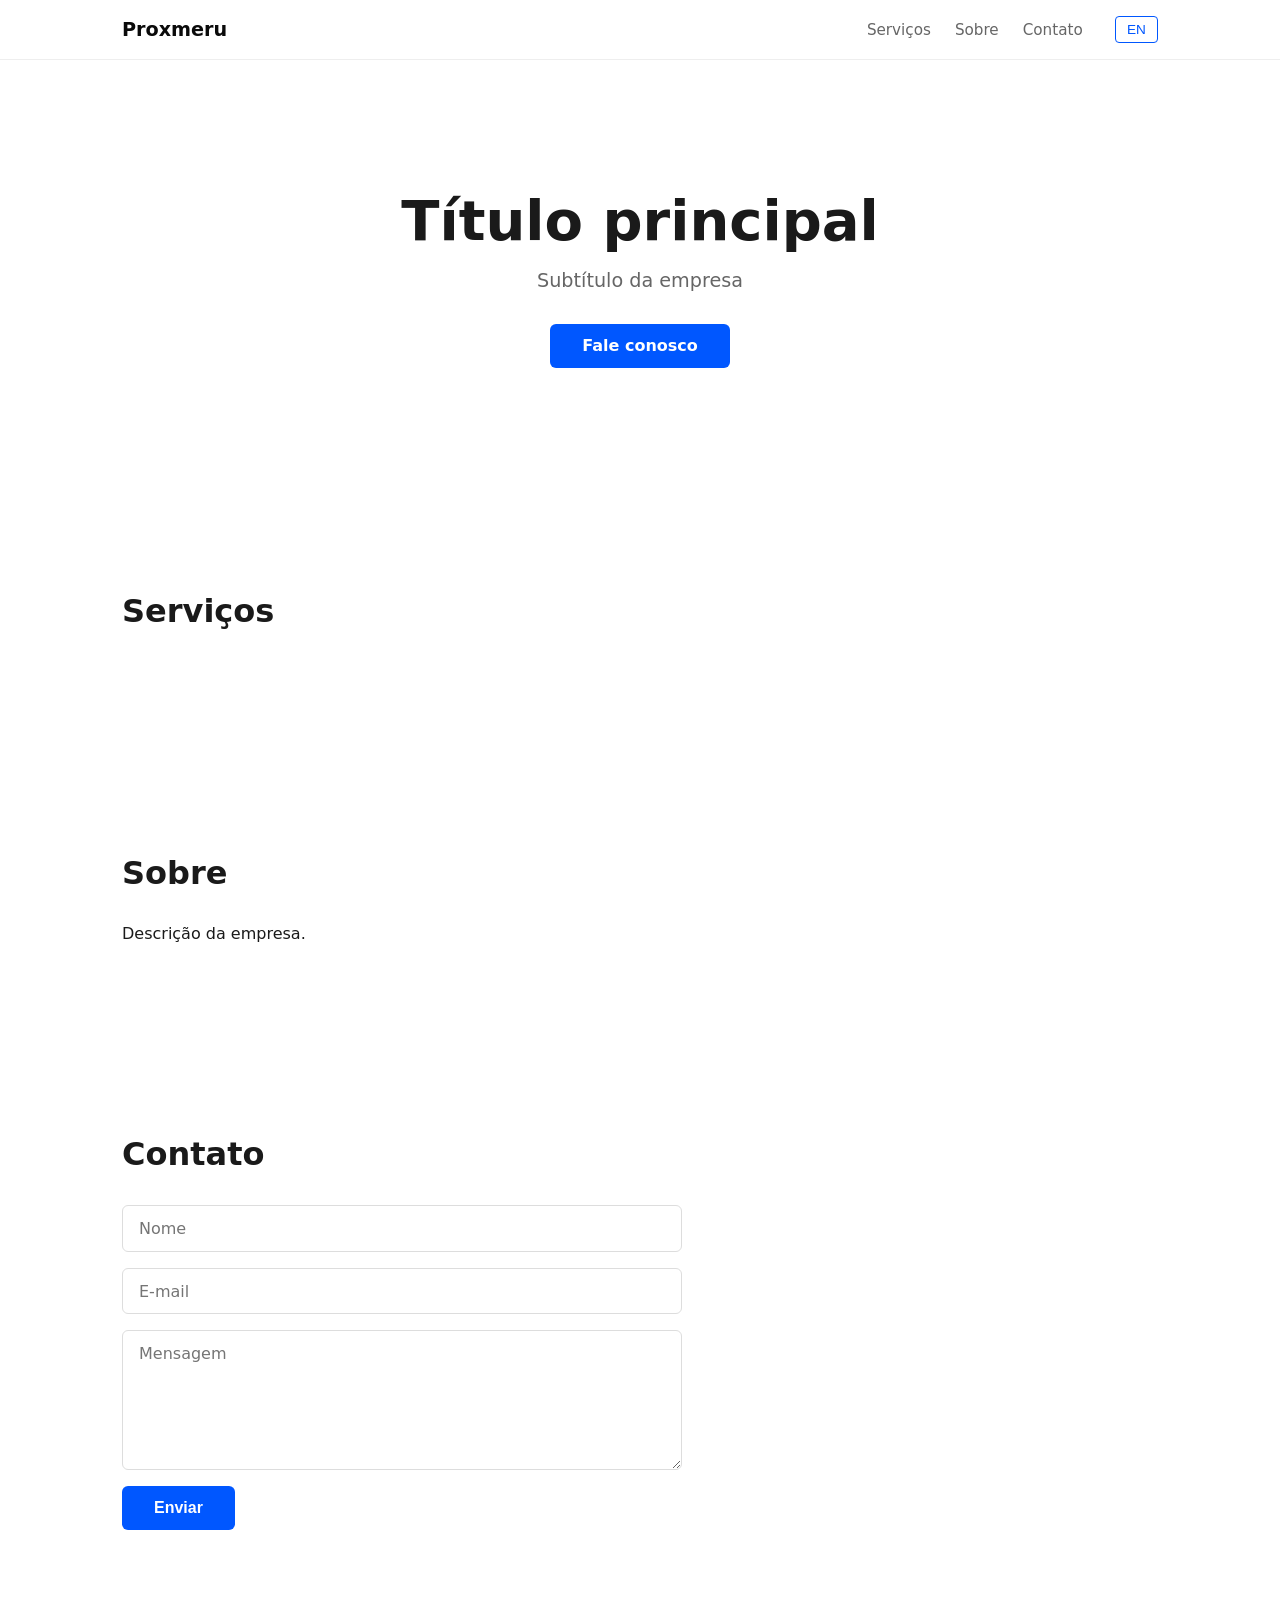
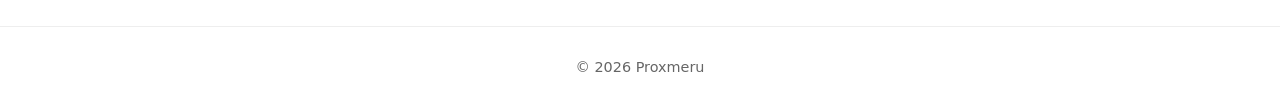
==== index.html @ cfd0b6ea "v1.0" ====
<!DOCTYPE html>
<html lang="pt">
<head>
  <meta charset="UTF-8" />
  <meta name="viewport" content="width=device-width, initial-scale=1.0" />
  <title>Proxmeru</title>
  <link rel="stylesheet" href="assets/css/style.css" />
</head>
<body>

  <!-- HEADER / NAV -->
  <header id="top">
    <nav>
      <a href="#top" class="logo">Proxmeru</a>
      <ul>
        <li><a href="#services" data-i18n="nav.services">Serviços</a></li>
        <li><a href="#about" data-i18n="nav.about">Sobre</a></li>
        <li><a href="#contact" data-i18n="nav.contact">Contato</a></li>
      </ul>
      <button id="lang-toggle">EN</button>
    </nav>
  </header>

  <!-- HERO -->
  <section id="hero">
    <h1 data-i18n="hero.title">Título principal</h1>
    <p data-i18n="hero.subtitle">Subtítulo da empresa</p>
    <a href="#contact" class="btn" data-i18n="hero.cta">Fale conosco</a>
  </section>

  <!-- SERVICES -->
  <section id="services">
    <h2 data-i18n="services.title">Serviços</h2>
    <div class="services-grid">
      <!-- cards adicionados via JS ou manualmente -->
    </div>
  </section>

  <!-- ABOUT -->
  <section id="about">
    <h2 data-i18n="about.title">Sobre</h2>
    <p data-i18n="about.text">Descrição da empresa.</p>
  </section>

  <!-- CONTACT -->
  <section id="contact">
    <h2 data-i18n="contact.title">Contato</h2>
    <form>
      <input type="text" data-i18n-placeholder="contact.name" placeholder="Nome" required />
      <input type="email" data-i18n-placeholder="contact.email" placeholder="E-mail" required />
      <textarea data-i18n-placeholder="contact.message" placeholder="Mensagem" required></textarea>
      <button type="submit" data-i18n="contact.send">Enviar</button>
    </form>
  </section>

  <!-- FOOTER -->
  <footer>
    <p>&copy; <span id="year"></span> Proxmeru</p>
  </footer>

  <script src="assets/js/i18n.js"></script>
  <script src="assets/js/main.js"></script>
</body>
</html>
---- assets/css/style.css ----
/* === RESET & VARIABLES === */
*, *::before, *::after { box-sizing: border-box; margin: 0; padding: 0; }

:root {
  --color-primary: #0a0a0a;
  --color-accent:  #0057ff;
  --color-bg:      #ffffff;
  --color-text:    #1a1a1a;
  --color-muted:   #666666;
  --font-main:     'Inter', system-ui, sans-serif;
  --max-width:     1100px;
  --section-gap:   6rem;
}

html { scroll-behavior: smooth; }
body { font-family: var(--font-main); color: var(--color-text); background: var(--color-bg); }

/* === NAV === */
header { position: sticky; top: 0; background: var(--color-bg); border-bottom: 1px solid #eee; z-index: 100; }
nav { max-width: var(--max-width); margin: auto; padding: 1rem 2rem; display: flex; align-items: center; gap: 2rem; }
nav .logo { font-weight: 700; font-size: 1.2rem; text-decoration: none; color: var(--color-primary); margin-right: auto; }
nav ul { list-style: none; display: flex; gap: 1.5rem; }
nav ul a { text-decoration: none; color: var(--color-muted); font-size: 0.95rem; }
nav ul a:hover { color: var(--color-accent); }
#lang-toggle { background: none; border: 1px solid var(--color-accent); color: var(--color-accent); padding: 0.3rem 0.7rem; border-radius: 4px; cursor: pointer; font-size: 0.85rem; }

/* === SECTIONS === */
section { max-width: var(--max-width); margin: auto; padding: var(--section-gap) 2rem; }
section h2 { font-size: 2rem; margin-bottom: 2rem; }

/* === HERO === */
#hero { text-align: center; padding-top: 8rem; padding-bottom: 8rem; }
#hero h1 { font-size: clamp(2rem, 5vw, 3.5rem); margin-bottom: 1rem; }
#hero p  { font-size: 1.2rem; color: var(--color-muted); margin-bottom: 2rem; }

/* === BUTTON === */
.btn { display: inline-block; background: var(--color-accent); color: #fff; padding: 0.8rem 2rem; border-radius: 6px; text-decoration: none; font-weight: 600; }
.btn:hover { opacity: 0.85; }

/* === SERVICES GRID === */
.services-grid { display: grid; grid-template-columns: repeat(auto-fit, minmax(260px, 1fr)); gap: 1.5rem; }

/* === CONTACT FORM === */
#contact form { display: flex; flex-direction: column; gap: 1rem; max-width: 560px; }
#contact input, #contact textarea { padding: 0.8rem 1rem; border: 1px solid #ddd; border-radius: 6px; font-size: 1rem; font-family: inherit; }
#contact textarea { min-height: 140px; resize: vertical; }
#contact button { align-self: flex-start; background: var(--color-accent); color: #fff; border: none; padding: 0.8rem 2rem; border-radius: 6px; font-size: 1rem; cursor: pointer; font-weight: 600; }
#contact button:hover { opacity: 0.85; }

/* === FOOTER === */
footer { text-align: center; padding: 2rem; color: var(--color-muted); font-size: 0.9rem; border-top: 1px solid #eee; }
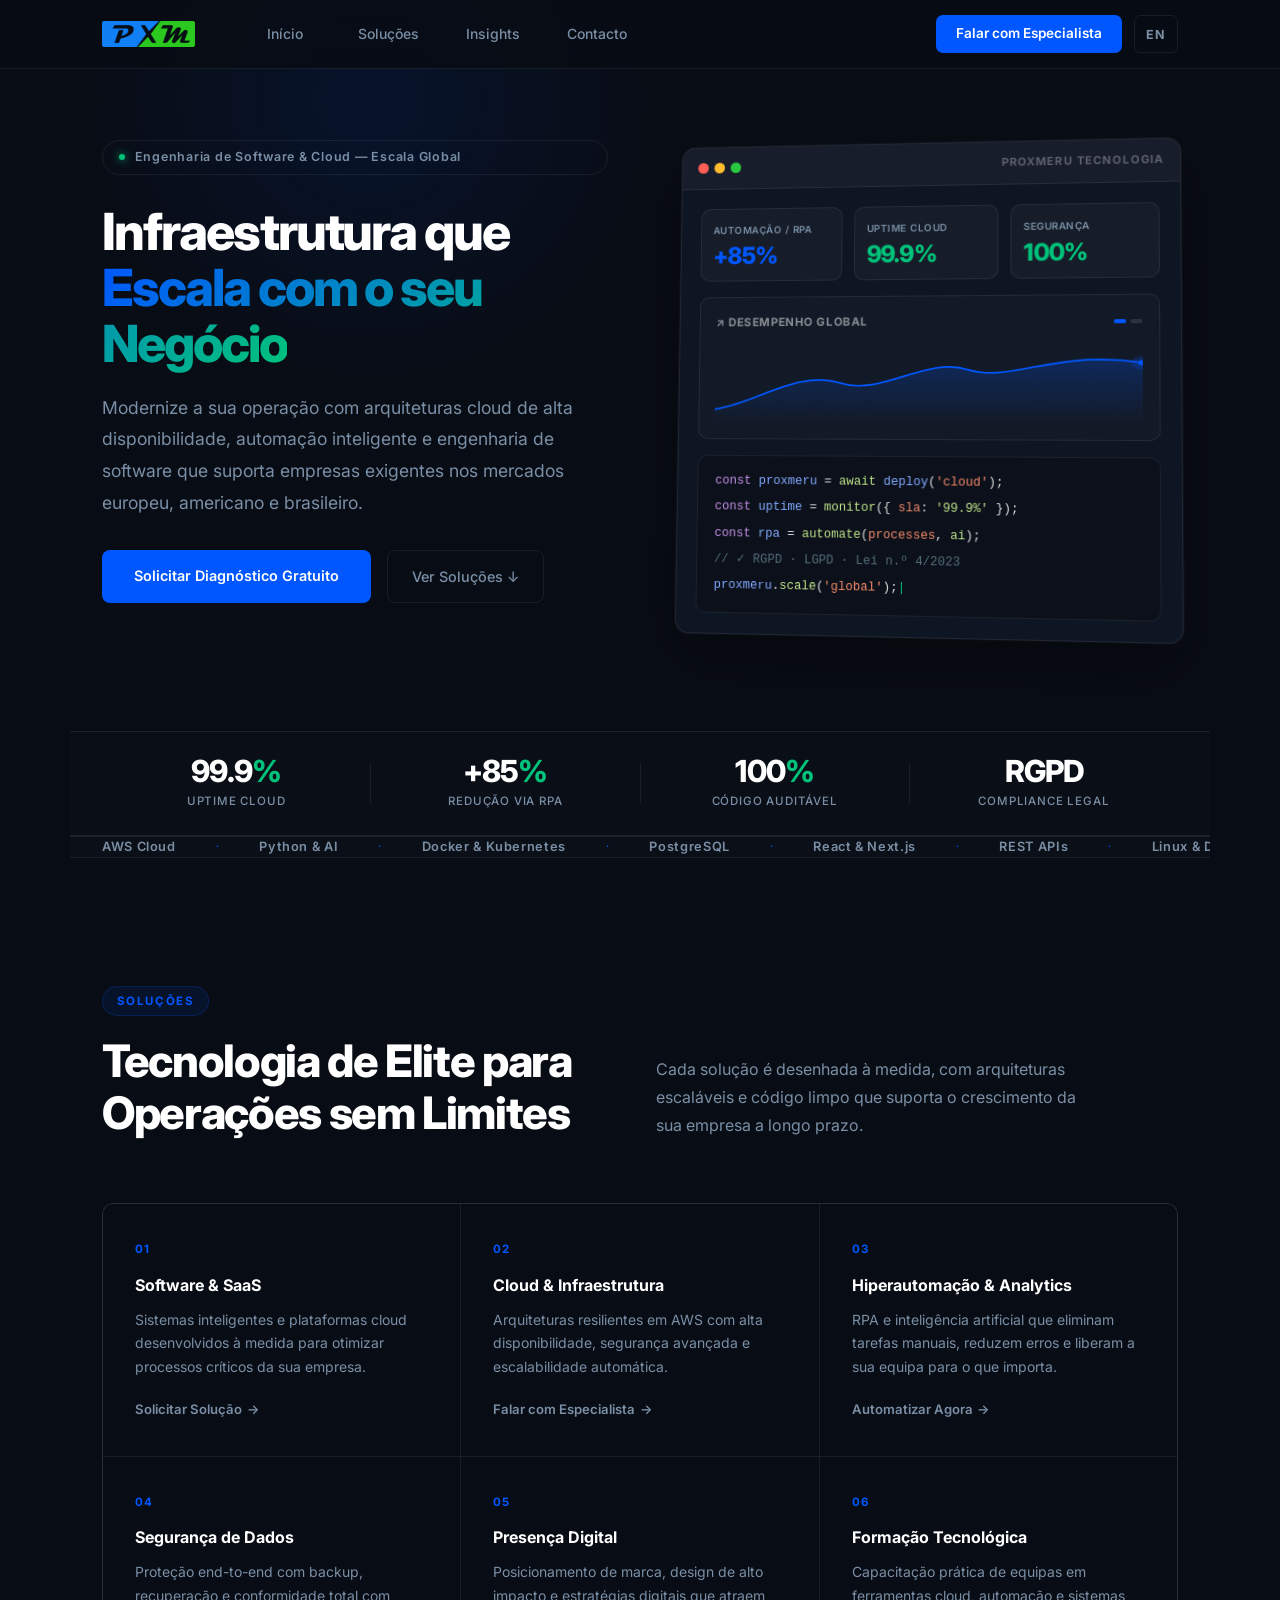
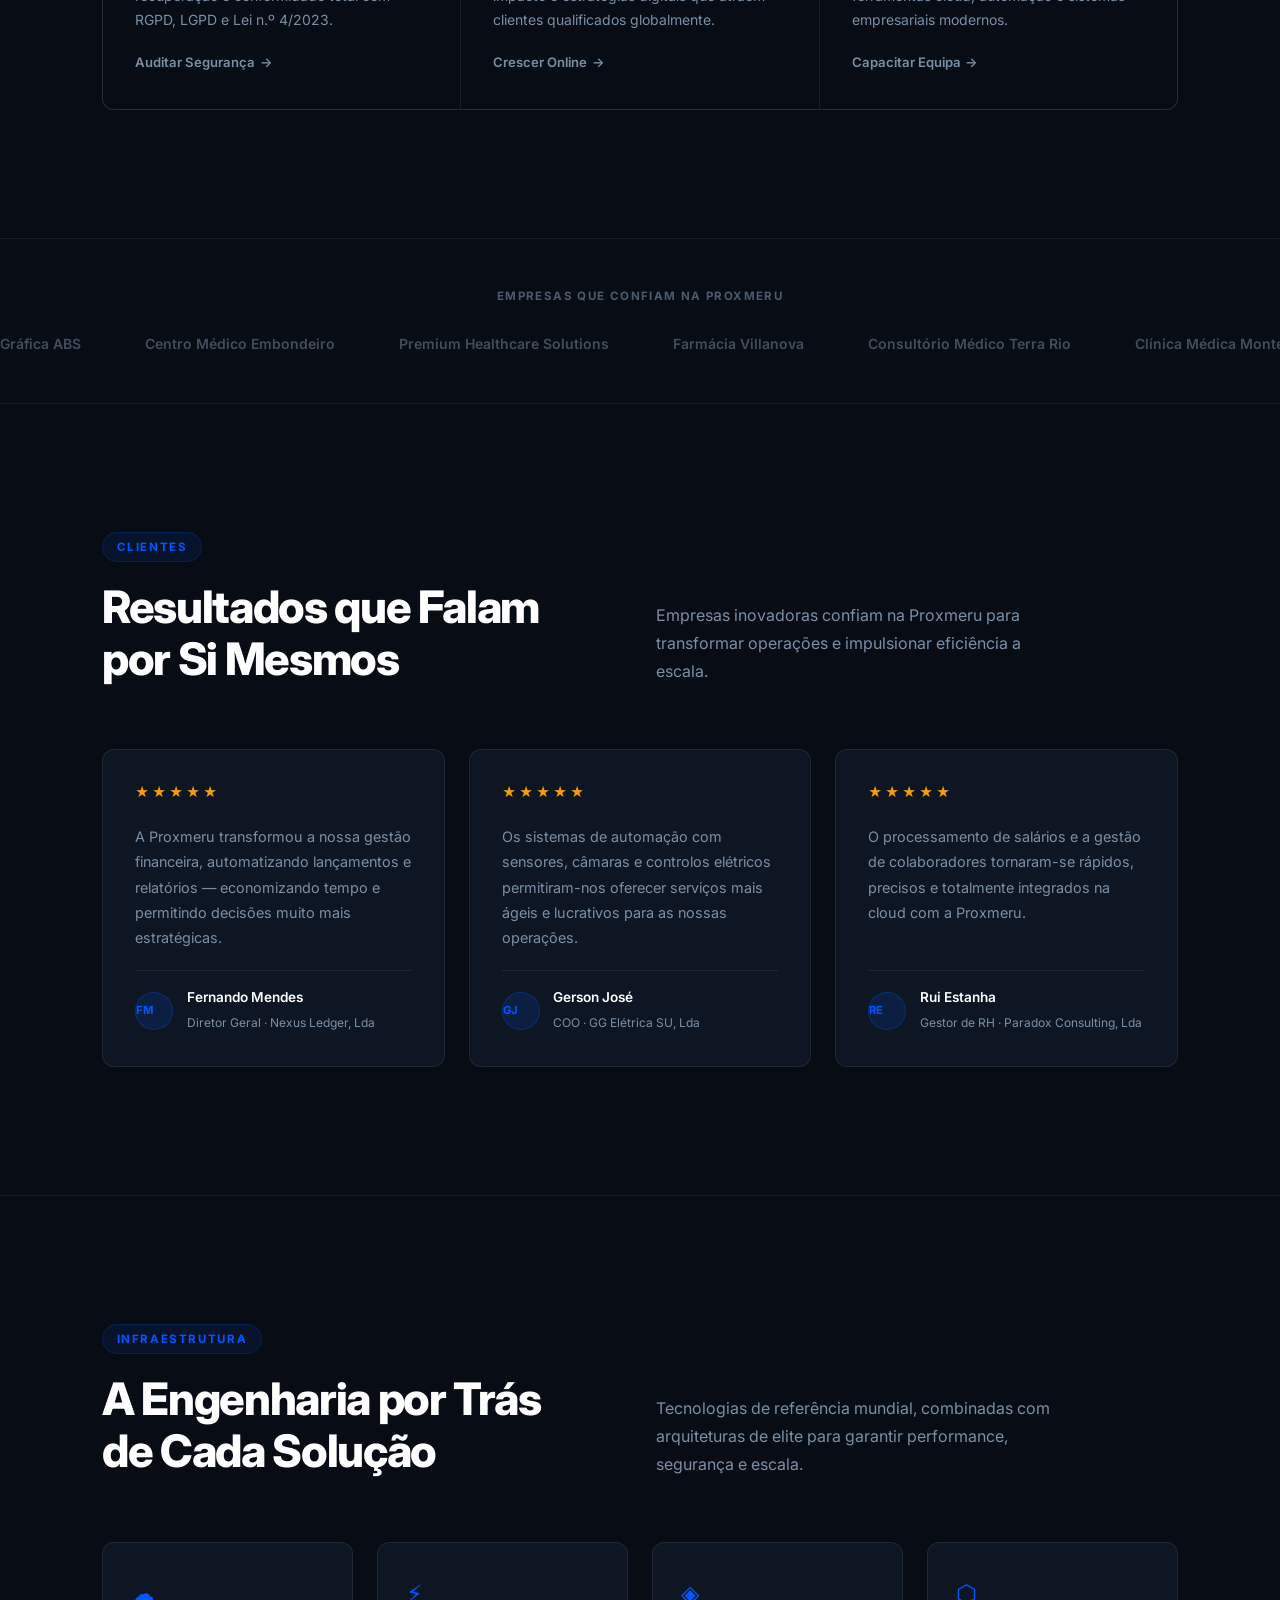
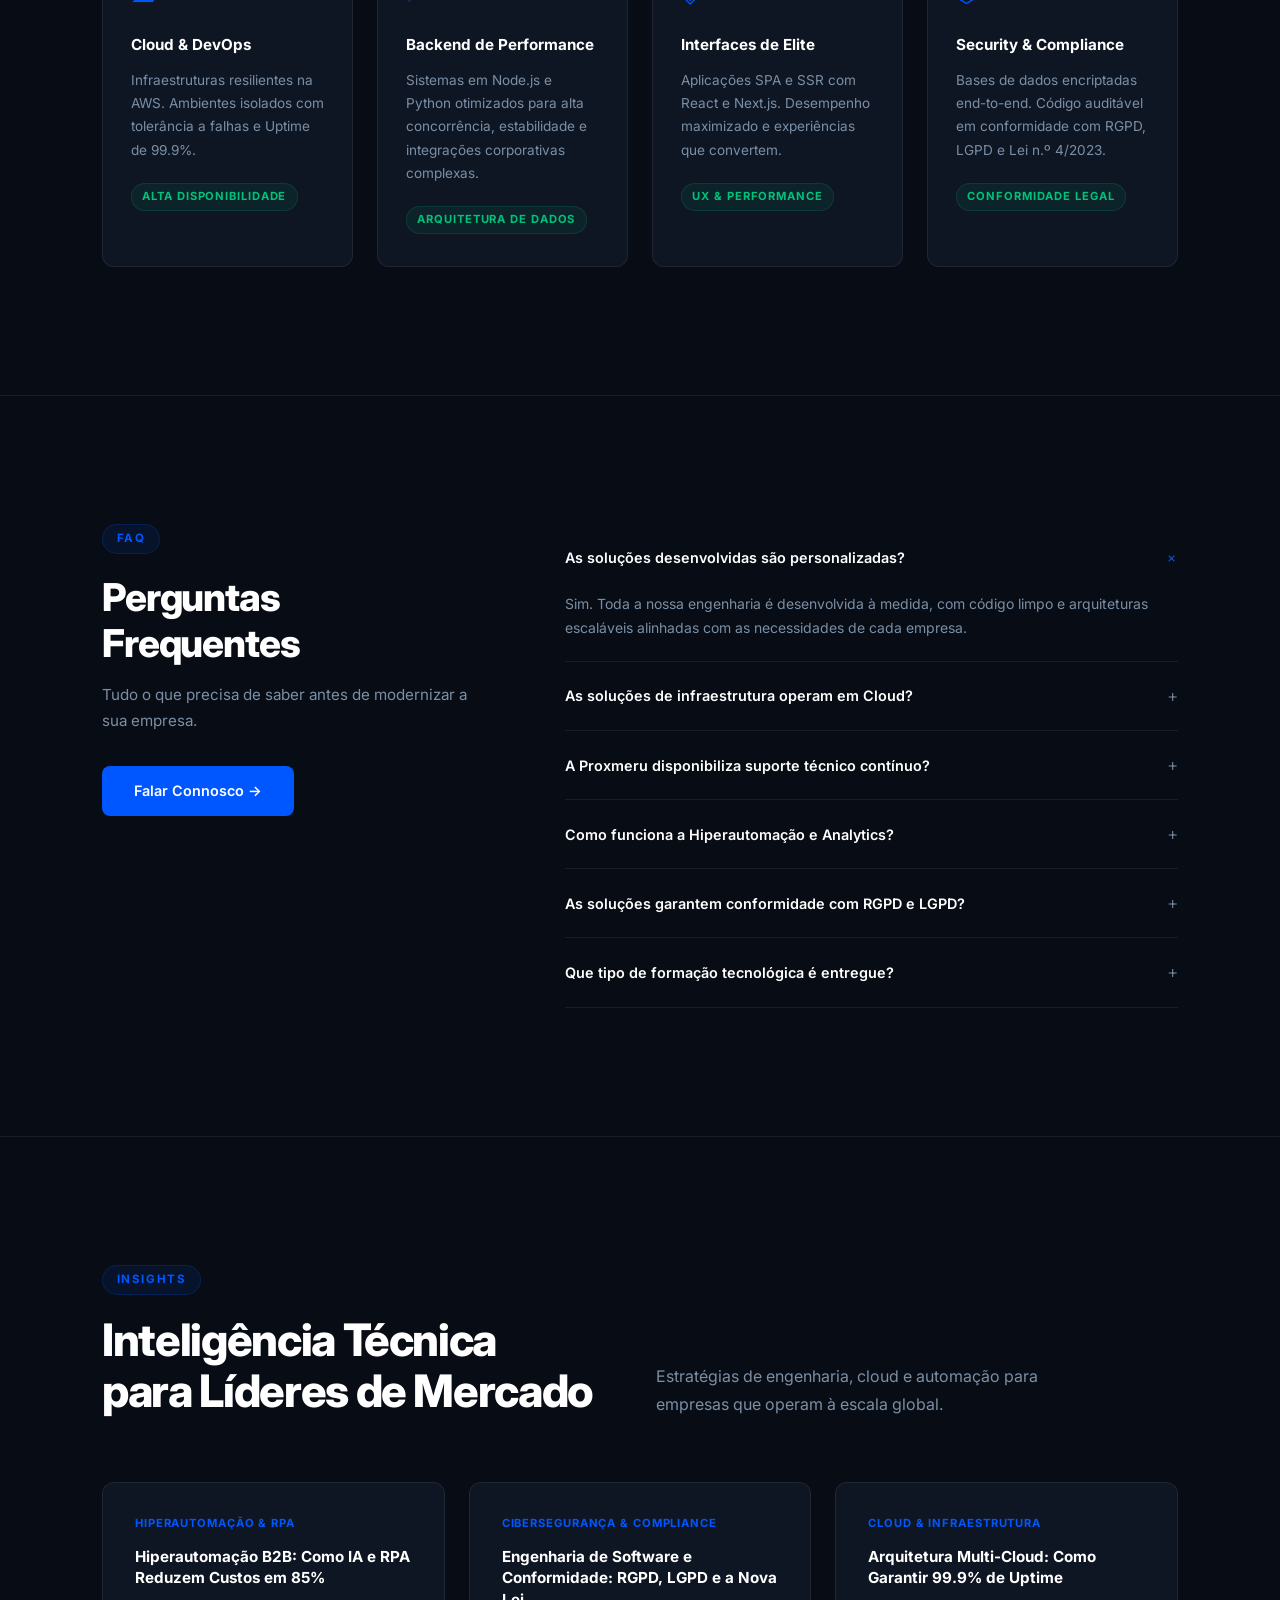
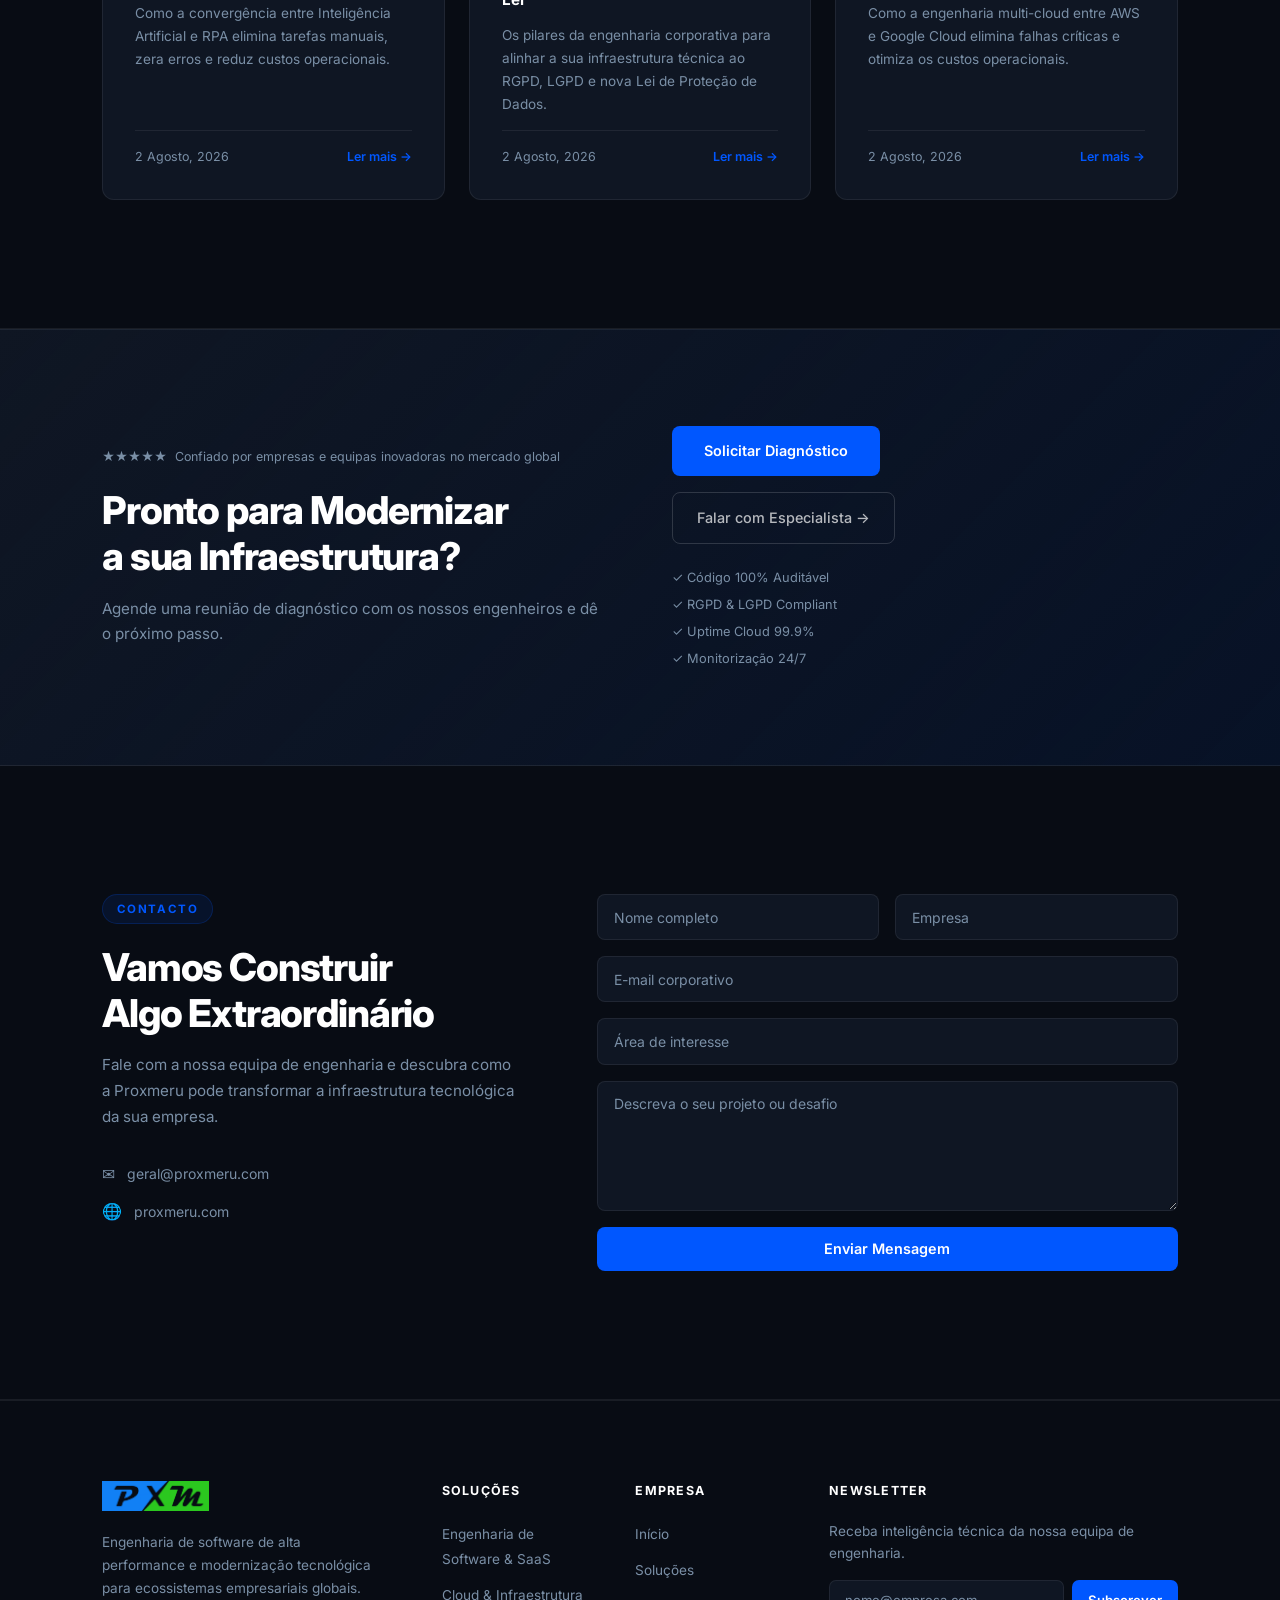
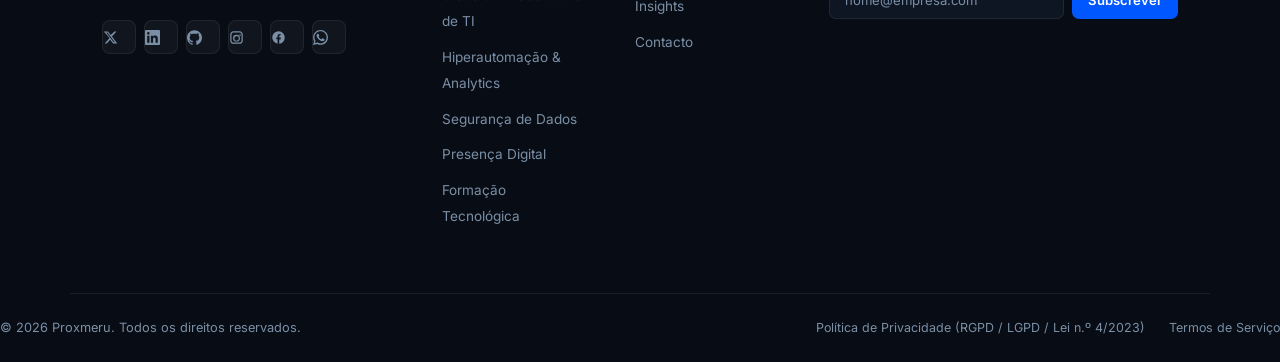
==== commit f06d4d50: "v1.1" ====
--- a/index.html
+++ b/index.html
@@ -3,59 +3,505 @@
 <head>
   <meta charset="UTF-8" />
   <meta name="viewport" content="width=device-width, initial-scale=1.0" />
-  <title>Proxmeru</title>
+  <title>Proxmeru — Engineering the Future of Business</title>
+  <meta name="description" content="Engenharia de software de alta performance, cloud e automação para empresas que operam à escala global." />
+  <link rel="icon" type="image/png" href="assets/img/favicon.png" />
+  <link rel="preconnect" href="https://fonts.googleapis.com" />
+  <link rel="preconnect" href="https://fonts.gstatic.com" crossorigin />
+  <link href="https://fonts.googleapis.com/css2?family=Inter:wght@300;400;500;600;700;800&display=swap" rel="stylesheet" />
   <link rel="stylesheet" href="assets/css/style.css" />
 </head>
 <body>
 
-  <!-- HEADER / NAV -->
+  <!-- NAV -->
   <header id="top">
-    <nav>
-      <a href="#top" class="logo">Proxmeru</a>
-      <ul>
-        <li><a href="#services" data-i18n="nav.services">Serviços</a></li>
-        <li><a href="#about" data-i18n="nav.about">Sobre</a></li>
-        <li><a href="#contact" data-i18n="nav.contact">Contato</a></li>
+    <nav class="nav">
+      <a href="#top" class="nav-logo">
+        <img src="assets/img/logo.png" alt="Proxmeru" />
+      </a>
+      <ul class="nav-links">
+        <li><a href="#top" data-i18n="nav.home">Início</a></li>
+        <li><a href="#solutions" data-i18n="nav.solutions">Soluções</a></li>
+        <li><a href="#insights" data-i18n="nav.insights">Insights</a></li>
+        <li><a href="#contact" data-i18n="nav.contact">Contacto</a></li>
       </ul>
-      <button id="lang-toggle">EN</button>
+      <div class="nav-right">
+        <a href="#contact" class="nav-cta" data-i18n="nav.cta">Falar com Especialista</a>
+        <button id="lang-toggle" aria-label="Mudar idioma">EN</button>
+        <button class="nav-burger" id="menu-toggle" aria-label="Menu">
+          <span></span><span></span><span></span>
+        </button>
+      </div>
     </nav>
   </header>
 
   <!-- HERO -->
   <section id="hero">
-    <h1 data-i18n="hero.title">Título principal</h1>
-    <p data-i18n="hero.subtitle">Subtítulo da empresa</p>
-    <a href="#contact" class="btn" data-i18n="hero.cta">Fale conosco</a>
-  </section>
-
-  <!-- SERVICES -->
-  <section id="services">
-    <h2 data-i18n="services.title">Serviços</h2>
-    <div class="services-grid">
-      <!-- cards adicionados via JS ou manualmente -->
-    </div>
-  </section>
-
-  <!-- ABOUT -->
-  <section id="about">
-    <h2 data-i18n="about.title">Sobre</h2>
-    <p data-i18n="about.text">Descrição da empresa.</p>
-  </section>
+    <div class="hero-inner">
+      <div class="hero-left">
+        <div class="hero-tag">
+          <span class="tag-dot"></span>
+          <span data-i18n="hero.tag">Engenharia de Software &amp; Cloud — Escala Global</span>
+        </div>
+        <h1>
+          <span data-i18n="hero.h1a">Infraestrutura que</span><br />
+          <span data-i18n="hero.h1b">Escala com o seu Negócio</span>
+        </h1>
+        <p>
+          <span data-i18n="hero.sub">Modernize a sua operação com arquiteturas cloud de alta disponibilidade, automação inteligente e engenharia de software que suporta empresas exigentes nos mercados europeu, americano e brasileiro.</span>
+        </p>
+        <div class="hero-ctas">
+          <a href="#contact" class="btn-primary" data-i18n="hero.cta1">Solicitar Diagnóstico Gratuito</a>
+          <a href="#solutions" class="btn-ghost" data-i18n="hero.cta2">Ver Soluções ↓</a>
+        </div>
+      </div>
+
+      <div class="hero-right">
+        <div class="mockup-window">
+          <div class="mockup-header">
+            <span class="mockup-dot" style="background:#ff5f57"></span>
+            <span class="mockup-dot" style="background:#febc2e"></span>
+            <span class="mockup-dot" style="background:#28c840"></span>
+            <span class="mockup-title">Proxmeru Tecnologia</span>
+          </div>
+          <div class="mockup-body">
+            <div class="mockup-stats">
+              <div class="mockup-stat">
+                <div class="mockup-stat-label">Automação / RPA</div>
+                <div class="mockup-stat-value" style="color:var(--blue)">+85%</div>
+              </div>
+              <div class="mockup-stat">
+                <div class="mockup-stat-label">Uptime Cloud</div>
+                <div class="mockup-stat-value" style="color:var(--green)">99.9%</div>
+              </div>
+              <div class="mockup-stat">
+                <div class="mockup-stat-label">Segurança</div>
+                <div class="mockup-stat-value" style="color:var(--green)">100%</div>
+              </div>
+            </div>
+            <div class="mockup-chart">
+              <div class="mockup-chart-header">
+                <span>↗ Desempenho Global</span>
+                <div class="mockup-chart-dots">
+                  <div style="background:var(--blue)"></div>
+                  <div style="background:rgba(255,255,255,0.1)"></div>
+                </div>
+              </div>
+              <svg viewBox="0 0 400 120" preserveAspectRatio="none" class="mockup-svg">
+                <defs>
+                  <linearGradient id="chartGrad" x1="0" y1="0" x2="0" y2="1">
+                    <stop offset="0%" stop-color="#0057ff" stop-opacity="0.25"/>
+                    <stop offset="100%" stop-color="#0057ff" stop-opacity="0"/>
+                  </linearGradient>
+                </defs>
+                <path d="M0,100 C40,90 80,40 120,60 C160,80 200,20 240,40 C280,60 320,10 400,30 L400,120 L0,120 Z" fill="url(#chartGrad)"/>
+                <path d="M0,100 C40,90 80,40 120,60 C160,80 200,20 240,40 C280,60 320,10 400,30" fill="none" stroke="#0057ff" stroke-width="2.5" stroke-linecap="round"/>
+                <circle cx="400" cy="30" r="4" fill="#0057ff"/>
+                <circle cx="400" cy="30" r="10" fill="#0057ff" opacity="0.2"/>
+              </svg>
+            </div>
+            <div class="mockup-code">
+              <div class="code-line"><span class="c-purple">const</span> <span class="c-blue">proxmeru</span> <span class="c-white">=</span> <span class="c-green">await</span> <span class="c-blue">deploy</span><span class="c-white">(</span><span class="c-orange">'cloud'</span><span class="c-white">);</span></div>
+              <div class="code-line"><span class="c-purple">const</span> <span class="c-blue">uptime</span> <span class="c-white">=</span> <span class="c-green">monitor</span><span class="c-white">({</span> <span class="c-orange">sla</span><span class="c-white">:</span> <span class="c-green">'99.9%'</span> <span class="c-white">});</span></div>
+              <div class="code-line"><span class="c-purple">const</span> <span class="c-blue">rpa</span> <span class="c-white">=</span> <span class="c-green">automate</span><span class="c-white">(</span><span class="c-orange">processes</span><span class="c-white">,</span> <span class="c-green">ai</span><span class="c-white">);</span></div>
+              <div class="code-line"><span class="c-muted">// ✓ RGPD · LGPD · Lei n.º 4/2023</span></div>
+              <div class="code-line code-cursor"><span class="c-blue">proxmeru</span><span class="c-white">.</span><span class="c-green">scale</span><span class="c-white">(</span><span class="c-orange">'global'</span><span class="c-white">);</span><span class="cursor-blink">|</span></div>
+            </div>
+          </div>
+        </div>
+      </div>
+    </div>
+  </section>
+
+  <!-- HERO STATS -->
+  <div class="hero-stats-bar">
+      <div class="hero-stats">
+        <div class="stat"><strong>99.9<span>%</span></strong><p>Uptime Cloud</p></div>
+        <div class="stat-divider"></div>
+        <div class="stat"><strong>+85<span>%</span></strong><p data-i18n="hero.stat2">Redução via RPA</p></div>
+        <div class="stat-divider"></div>
+        <div class="stat"><strong>100<span>%</span></strong><p data-i18n="hero.stat3">Código Auditável</p></div>
+        <div class="stat-divider"></div>
+        <div class="stat"><strong>RGPD</strong><p data-i18n="hero.stat4">Compliance Legal</p></div>
+      </div>
+  </div>
+
+  <!-- TICKER -->
+  <div class="ticker">
+    <div class="ticker-track">
+      <span>AWS Cloud</span><span aria-hidden="true">·</span>
+      <span>Python &amp; AI</span><span aria-hidden="true">·</span>
+      <span>Docker &amp; Kubernetes</span><span aria-hidden="true">·</span>
+      <span>PostgreSQL</span><span aria-hidden="true">·</span>
+      <span>React &amp; Next.js</span><span aria-hidden="true">·</span>
+      <span>REST APIs</span><span aria-hidden="true">·</span>
+      <span>Linux &amp; DevOps</span><span aria-hidden="true">·</span>
+      <span>AWS Cloud</span><span aria-hidden="true">·</span>
+      <span>Python &amp; AI</span><span aria-hidden="true">·</span>
+      <span>Docker &amp; Kubernetes</span><span aria-hidden="true">·</span>
+      <span>PostgreSQL</span><span aria-hidden="true">·</span>
+      <span>React &amp; Next.js</span><span aria-hidden="true">·</span>
+      <span>REST APIs</span><span aria-hidden="true">·</span>
+      <span>Linux &amp; DevOps</span><span aria-hidden="true">·</span>
+    </div>
+  </div>
+
+  <!-- SOLUTIONS -->
+  <section id="solutions">
+    <div class="container">
+      <div class="section-label" data-i18n="sol.label">Soluções</div>
+      <div class="section-heading">
+        <h2 data-i18n="sol.h2">Tecnologia de Elite para<br />Operações sem Limites</h2>
+        <p data-i18n="sol.sub">Cada solução é desenhada à medida, com arquiteturas escaláveis e código limpo que suporta o crescimento da sua empresa a longo prazo.</p>
+      </div>
+      <div class="solutions-grid">
+        <div class="sol-card">
+          <div class="sol-num">01</div>
+          <h3 data-i18n="sol.1.title">Software &amp; SaaS</h3>
+          <p data-i18n="sol.1.desc">Sistemas inteligentes e plataformas cloud desenvolvidos à medida para otimizar processos críticos da sua empresa.</p>
+          <a href="#contact" class="sol-link" data-i18n="sol.1.cta">Solicitar Solução <span>→</span></a>
+        </div>
+        <div class="sol-card">
+          <div class="sol-num">02</div>
+          <h3 data-i18n="sol.2.title">Cloud &amp; Infraestrutura</h3>
+          <p data-i18n="sol.2.desc">Arquiteturas resilientes em AWS com alta disponibilidade, segurança avançada e escalabilidade automática.</p>
+          <a href="#contact" class="sol-link" data-i18n="sol.2.cta">Falar com Especialista <span>→</span></a>
+        </div>
+        <div class="sol-card">
+          <div class="sol-num">03</div>
+          <h3 data-i18n="sol.3.title">Hiperautomação &amp; Analytics</h3>
+          <p data-i18n="sol.3.desc">RPA e inteligência artificial que eliminam tarefas manuais, reduzem erros e liberam a sua equipa para o que importa.</p>
+          <a href="#contact" class="sol-link" data-i18n="sol.3.cta">Automatizar Agora <span>→</span></a>
+        </div>
+        <div class="sol-card">
+          <div class="sol-num">04</div>
+          <h3 data-i18n="sol.4.title">Segurança de Dados</h3>
+          <p data-i18n="sol.4.desc">Proteção end-to-end com backup, recuperação e conformidade total com RGPD, LGPD e Lei n.º 4/2023.</p>
+          <a href="#contact" class="sol-link" data-i18n="sol.4.cta">Auditar Segurança <span>→</span></a>
+        </div>
+        <div class="sol-card">
+          <div class="sol-num">05</div>
+          <h3 data-i18n="sol.5.title">Presença Digital</h3>
+          <p data-i18n="sol.5.desc">Posicionamento de marca, design de alto impacto e estratégias digitais que atraem clientes qualificados globalmente.</p>
+          <a href="#contact" class="sol-link" data-i18n="sol.5.cta">Crescer Online <span>→</span></a>
+        </div>
+        <div class="sol-card">
+          <div class="sol-num">06</div>
+          <h3 data-i18n="sol.6.title">Formação Tecnológica</h3>
+          <p data-i18n="sol.6.desc">Capacitação prática de equipas em ferramentas cloud, automação e sistemas empresariais modernos.</p>
+          <a href="#contact" class="sol-link" data-i18n="sol.6.cta">Capacitar Equipa <span>→</span></a>
+        </div>
+      </div>
+    </div>
+  </section>
+
+  <!-- CLIENTS -->
+  <div class="clients-bar">
+    <div class="clients-label" data-i18n="clients.label">Empresas que confiam na Proxmeru</div>
+    <div class="clients-ticker-wrap">
+      <div class="clients-ticker">
+        <span>Gráfica ABS</span>
+        <span>Centro Médico Embondeiro</span>
+        <span>Premium Healthcare Solutions</span>
+        <span>Farmácia Villanova</span>
+        <span>Consultório Médico Terra Rio</span>
+        <span>Clínica Médica Monte Sinai</span>
+        <span>MIIC Invest</span>
+        <span>PHC Software</span>
+        <span>+ Emprego</span>
+        <span>Sabor Brasil</span>
+        <span>Gráfica ABS</span>
+        <span>Centro Médico Embondeiro</span>
+        <span>Premium Healthcare Solutions</span>
+        <span>Farmácia Villanova</span>
+        <span>Consultório Médico Terra Rio</span>
+        <span>Clínica Médica Monte Sinai</span>
+        <span>MIIC Invest</span>
+        <span>PHC Software</span>
+        <span>+ Emprego</span>
+        <span>Sabor Brasil</span>
+      </div>
+    </div>
+  </div>
+
+  <!-- TESTIMONIALS -->
+  <section id="testimonials">
+    <div class="container">
+      <div class="section-label" data-i18n="testi.label">Clientes</div>
+      <div class="section-heading">
+        <h2 data-i18n="testi.h2">Resultados que Falam<br />por Si Mesmos</h2>
+        <p data-i18n="testi.sub">Empresas inovadoras confiam na Proxmeru para transformar operações e impulsionar eficiência a escala.</p>
+      </div>
+      <div class="testi-grid">
+        <div class="testi-card">
+          <div class="testi-stars">★★★★★</div>
+          <blockquote data-i18n="testi.1">A Proxmeru transformou a nossa gestão financeira, automatizando lançamentos e relatórios — economizando tempo e permitindo decisões muito mais estratégicas.</blockquote>
+          <div class="testi-author">
+            <div class="testi-avatar">FM</div>
+            <div>
+              <strong>Fernando Mendes</strong>
+              <span>Diretor Geral · Nexus Ledger, Lda</span>
+            </div>
+          </div>
+        </div>
+        <div class="testi-card">
+          <div class="testi-stars">★★★★★</div>
+          <blockquote data-i18n="testi.2">Os sistemas de automação com sensores, câmaras e controlos elétricos permitiram-nos oferecer serviços mais ágeis e lucrativos para as nossas operações.</blockquote>
+          <div class="testi-author">
+            <div class="testi-avatar">GJ</div>
+            <div>
+              <strong>Gerson José</strong>
+              <span>COO · GG Elétrica SU, Lda</span>
+            </div>
+          </div>
+        </div>
+        <div class="testi-card">
+          <div class="testi-stars">★★★★★</div>
+          <blockquote data-i18n="testi.3">O processamento de salários e a gestão de colaboradores tornaram-se rápidos, precisos e totalmente integrados na cloud com a Proxmeru.</blockquote>
+          <div class="testi-author">
+            <div class="testi-avatar">RE</div>
+            <div>
+              <strong>Rui Estanha</strong>
+              <span>Gestor de RH · Paradox Consulting, Lda</span>
+            </div>
+          </div>
+        </div>
+      </div>
+    </div>
+  </section>
+
+  <!-- TECH STACK -->
+  <section id="stack">
+    <div class="container">
+      <div class="section-label" data-i18n="stack.label">Infraestrutura</div>
+      <div class="section-heading">
+        <h2 data-i18n="stack.h2">A Engenharia por Trás<br />de Cada Solução</h2>
+        <p data-i18n="stack.sub">Tecnologias de referência mundial, combinadas com arquiteturas de elite para garantir performance, segurança e escala.</p>
+      </div>
+      <div class="stack-grid">
+        <div class="stack-card">
+          <div class="stack-icon">☁</div>
+          <h3>Cloud &amp; DevOps</h3>
+          <p>Infraestruturas resilientes na AWS. Ambientes isolados com tolerância a falhas e Uptime de 99.9%.</p>
+          <div class="stack-tag">Alta Disponibilidade</div>
+        </div>
+        <div class="stack-card">
+          <div class="stack-icon">⚡</div>
+          <h3>Backend de Performance</h3>
+          <p>Sistemas em Node.js e Python otimizados para alta concorrência, estabilidade e integrações corporativas complexas.</p>
+          <div class="stack-tag">Arquitetura de Dados</div>
+        </div>
+        <div class="stack-card">
+          <div class="stack-icon">◈</div>
+          <h3>Interfaces de Elite</h3>
+          <p>Aplicações SPA e SSR com React e Next.js. Desempenho maximizado e experiências que convertem.</p>
+          <div class="stack-tag">UX &amp; Performance</div>
+        </div>
+        <div class="stack-card">
+          <div class="stack-icon">⬡</div>
+          <h3>Security &amp; Compliance</h3>
+          <p>Bases de dados encriptadas end-to-end. Código auditável em conformidade com RGPD, LGPD e Lei n.º 4/2023.</p>
+          <div class="stack-tag">Conformidade Legal</div>
+        </div>
+      </div>
+    </div>
+  </section>
+
+  <!-- FAQ -->
+  <section id="faq">
+    <div class="container faq-container">
+      <div class="faq-left">
+        <div class="section-label" data-i18n="faq.label">FAQ</div>
+        <h2 data-i18n="faq.h2">Perguntas<br />Frequentes</h2>
+        <p data-i18n="faq.sub">Tudo o que precisa de saber antes de modernizar a sua empresa.</p>
+        <a href="#contact" class="btn-primary" data-i18n="faq.cta" style="margin-top:2rem;display:inline-block;">Falar Connosco →</a>
+      </div>
+      <div class="faq-right">
+        <details class="faq-item" open>
+          <summary>As soluções desenvolvidas são personalizadas?</summary>
+          <p>Sim. Toda a nossa engenharia é desenvolvida à medida, com código limpo e arquiteturas escaláveis alinhadas com as necessidades de cada empresa.</p>
+        </details>
+        <details class="faq-item">
+          <summary>As soluções de infraestrutura operam em Cloud?</summary>
+          <p>Sim. Trabalhamos com AWS e Google Cloud, garantindo ambientes resilientes, escaláveis e com uptime de 99.9%.</p>
+        </details>
+        <details class="faq-item">
+          <summary>A Proxmeru disponibiliza suporte técnico contínuo?</summary>
+          <p>Sim. Oferecemos monitorização 24/7 e suporte técnico dedicado para todos os sistemas e infraestruturas que gerimos.</p>
+        </details>
+        <details class="faq-item">
+          <summary>Como funciona a Hiperautomação e Analytics?</summary>
+          <p>Mapeamos os processos da sua empresa, identificamos oportunidades e implementamos RPA e IA que reduzem custos operacionais em até 85%.</p>
+        </details>
+        <details class="faq-item">
+          <summary>As soluções garantem conformidade com RGPD e LGPD?</summary>
+          <p>Sim. Todas as soluções são desenvolvidas em conformidade com RGPD, LGPD e Lei n.º 4/2023.</p>
+        </details>
+        <details class="faq-item">
+          <summary>Que tipo de formação tecnológica é entregue?</summary>
+          <p>Formações práticas em ferramentas cloud, automação e sistemas empresariais, adaptadas ao nível e contexto de cada equipa.</p>
+        </details>
+      </div>
+    </div>
+  </section>
+
+  <!-- INSIGHTS -->
+  <section id="insights">
+    <div class="container">
+      <div class="section-label" data-i18n="insights.label">Insights</div>
+      <div class="section-heading">
+        <h2 data-i18n="insights.h2">Inteligência Técnica<br />para Líderes de Mercado</h2>
+        <p data-i18n="insights.sub">Estratégias de engenharia, cloud e automação para empresas que operam à escala global.</p>
+      </div>
+      <div class="insights-grid">
+        <article class="insight-card">
+          <div class="insight-tag">Hiperautomação &amp; RPA</div>
+          <h3>Hiperautomação B2B: Como IA e RPA Reduzem Custos em 85%</h3>
+          <p>Como a convergência entre Inteligência Artificial e RPA elimina tarefas manuais, zera erros e reduz custos operacionais.</p>
+          <div class="insight-footer">
+            <span>2 Agosto, 2026</span>
+            <a href="#contact">Ler mais →</a>
+          </div>
+        </article>
+        <article class="insight-card">
+          <div class="insight-tag">Cibersegurança &amp; Compliance</div>
+          <h3>Engenharia de Software e Conformidade: RGPD, LGPD e a Nova Lei</h3>
+          <p>Os pilares da engenharia corporativa para alinhar a sua infraestrutura técnica ao RGPD, LGPD e nova Lei de Proteção de Dados.</p>
+          <div class="insight-footer">
+            <span>2 Agosto, 2026</span>
+            <a href="#contact">Ler mais →</a>
+          </div>
+        </article>
+        <article class="insight-card">
+          <div class="insight-tag">Cloud &amp; Infraestrutura</div>
+          <h3>Arquitetura Multi-Cloud: Como Garantir 99.9% de Uptime</h3>
+          <p>Como a engenharia multi-cloud entre AWS e Google Cloud elimina falhas críticas e otimiza os custos operacionais.</p>
+          <div class="insight-footer">
+            <span>2 Agosto, 2026</span>
+            <a href="#contact">Ler mais →</a>
+          </div>
+        </article>
+      </div>
+    </div>
+  </section>
+
+  <!-- CTA BANNER -->
+  <div class="cta-banner">
+    <div class="container cta-inner">
+      <div>
+        <p class="cta-rating">★★★★★ <span>Confiado por empresas e equipas inovadoras no mercado global</span></p>
+        <h2 data-i18n="cta.h2">Pronto para Modernizar<br />a sua Infraestrutura?</h2>
+        <p class="cta-sub" data-i18n="cta.sub">Agende uma reunião de diagnóstico com os nossos engenheiros e dê o próximo passo.</p>
+      </div>
+      <div class="cta-actions">
+        <a href="#contact" class="btn-primary">Solicitar Diagnóstico</a>
+        <a href="#contact" class="btn-ghost-light">Falar com Especialista →</a>
+        <ul class="cta-badges">
+          <li>✓ Código 100% Auditável</li>
+          <li>✓ RGPD &amp; LGPD Compliant</li>
+          <li>✓ Uptime Cloud 99.9%</li>
+          <li>✓ Monitorização 24/7</li>
+        </ul>
+      </div>
+    </div>
+  </div>
 
   <!-- CONTACT -->
   <section id="contact">
-    <h2 data-i18n="contact.title">Contato</h2>
-    <form>
-      <input type="text" data-i18n-placeholder="contact.name" placeholder="Nome" required />
-      <input type="email" data-i18n-placeholder="contact.email" placeholder="E-mail" required />
-      <textarea data-i18n-placeholder="contact.message" placeholder="Mensagem" required></textarea>
-      <button type="submit" data-i18n="contact.send">Enviar</button>
-    </form>
+    <div class="container contact-container">
+      <div class="contact-left">
+        <div class="section-label" data-i18n="contact.label">Contacto</div>
+        <h2 data-i18n="contact.h2">Vamos Construir<br />Algo Extraordinário</h2>
+        <p data-i18n="contact.sub">Fale com a nossa equipa de engenharia e descubra como a Proxmeru pode transformar a infraestrutura tecnológica da sua empresa.</p>
+        <ul class="contact-info">
+          <li><span>✉</span> geral@proxmeru.com</li>
+          <li><span>🌐</span> proxmeru.com</li>
+        </ul>
+      </div>
+      <form class="contact-form" id="contact-form">
+        <div class="form-row">
+          <input type="text" placeholder="Nome completo" data-i18n-ph="contact.ph.name" required />
+          <input type="text" placeholder="Empresa" data-i18n-ph="contact.ph.company" />
+        </div>
+        <input type="email" placeholder="E-mail corporativo" data-i18n-ph="contact.ph.email" required />
+        <select data-i18n-select="contact.select">
+          <option value="" disabled selected data-i18n-opt="contact.ph.area">Área de interesse</option>
+          <option>Software &amp; SaaS</option>
+          <option>Cloud &amp; Infraestrutura</option>
+          <option>Hiperautomação &amp; Analytics</option>
+          <option>Segurança de Dados</option>
+          <option>Presença Digital</option>
+          <option>Formação Tecnológica</option>
+        </select>
+        <textarea placeholder="Descreva o seu projeto ou desafio" data-i18n-ph="contact.ph.message" required></textarea>
+        <button type="submit" class="btn-primary" data-i18n="contact.send">Enviar Mensagem</button>
+      </form>
+    </div>
   </section>
 
   <!-- FOOTER -->
-  <footer>
-    <p>&copy; <span id="year"></span> Proxmeru</p>
+  <footer id="footer">
+    <div class="container footer-grid">
+      <div class="footer-brand">
+        <img src="assets/img/logo.png" alt="Proxmeru" class="footer-logo" />
+        <p>Engenharia de software de alta performance e modernização tecnológica para ecossistemas empresariais globais.</p>
+        <div class="footer-social">
+          <a href="http://x.com/proxmeru" aria-label="Twitter" class="social-icon" target="_blank" rel="noopener noreferrer">
+            <svg width="15" height="15" viewBox="0 0 24 24" fill="currentColor"><path d="M18.244 2.25h3.308l-7.227 8.26 8.502 11.24H16.17l-4.714-6.231-5.401 6.231H2.736l7.737-8.852L1.254 2.25H8.08l4.259 5.63L18.244 2.25zm-1.161 17.52h1.833L7.084 4.126H5.117L17.083 19.77z"/></svg>
+          </a>
+          <a href="https://linkedin.com/company/proxmeru" aria-label="LinkedIn" class="social-icon" target="_blank" rel="noopener noreferrer">
+            <svg width="15" height="15" viewBox="0 0 24 24" fill="currentColor"><path d="M20.447 20.452h-3.554v-5.569c0-1.328-.027-3.037-1.852-3.037-1.853 0-2.136 1.445-2.136 2.939v5.667H9.351V9h3.414v1.561h.046c.477-.9 1.637-1.85 3.37-1.85 3.601 0 4.267 2.37 4.267 5.455v6.286zM5.337 7.433a2.062 2.062 0 01-2.063-2.065 2.064 2.064 0 112.063 2.065zm1.782 13.019H3.555V9h3.564v11.452zM22.225 0H1.771C.792 0 0 .774 0 1.729v20.542C0 23.227.792 24 1.771 24h20.451C23.2 24 24 23.227 24 22.271V1.729C24 .774 23.2 0 22.222 0h.003z"/></svg>
+          </a>
+          <a href="https://github.com/proxmeru" aria-label="GitHub" class="social-icon" target="_blank" rel="noopener noreferrer">
+            <svg width="15" height="15" viewBox="0 0 24 24" fill="currentColor"><path d="M12 .297c-6.63 0-12 5.373-12 12 0 5.303 3.438 9.8 8.205 11.385.6.113.82-.258.82-.577 0-.285-.01-1.04-.015-2.04-3.338.724-4.042-1.61-4.042-1.61C4.422 18.07 3.633 17.7 3.633 17.7c-1.087-.744.084-.729.084-.729 1.205.084 1.838 1.236 1.838 1.236 1.07 1.835 2.809 1.305 3.495.998.108-.776.417-1.305.76-1.605-2.665-.3-5.466-1.332-5.466-5.93 0-1.31.465-2.38 1.235-3.22-.135-.303-.54-1.523.105-3.176 0 0 1.005-.322 3.3 1.23.96-.267 1.98-.399 3-.405 1.02.006 2.04.138 3 .405 2.28-1.552 3.285-1.23 3.285-1.23.645 1.653.24 2.873.12 3.176.765.84 1.23 1.91 1.23 3.22 0 4.61-2.805 5.625-5.475 5.92.42.36.81 1.096.81 2.22 0 1.606-.015 2.896-.015 3.286 0 .315.21.69.825.57C20.565 22.092 24 17.592 24 12.297c0-6.627-5.373-12-12-12"/></svg>
+          </a>
+          <a href="https://instagram.com/proxmeru" aria-label="Instagram" class="social-icon" target="_blank" rel="noopener noreferrer">
+            <svg width="15" height="15" viewBox="0 0 24 24" fill="currentColor"><path d="M7 2C4.24 2 2 4.24 2 7v10c0 2.76 2.24 5 5 5h10c2.76 0 5-2.24 5-5V7c0-2.76-2.24-5-5-5H7zm10 2a3 3 0 013 3v10a3 3 0 01-3 3H7a3 3 0 01-3-3V7a3 3 0 013-3h10zm-5 3.5A5.5 5.5 0 1017.5 13 5.5 5.5 0 0012 7.5zm0 2A3.5 3.5 0 1112 17a3.5 3.5 0 010-7zm5.8-2.6a1.2 1.2 0 11-1.2 1.2 1.2 1.2 0 011.2-1.2z"/></svg>
+          </a>
+          <a href="https://facebook.com/proxmeru" aria-label="Facebook" class="social-icon" target="_blank" rel="noopener noreferrer">
+            <svg width="15" height="15" viewBox="0 0 24 24" fill="currentColor"><path d="M22 12a10 10 0 10-11.5 9.9v-7h-2v-3h2v-2.3c0-2.1 1.3-3.2 3.2-3.2.9 0 1.8.1 1.8.1v2h-1c-1 0-1.3.6-1.3 1.2V12h2.5l-.4 3h-2.1v7A10 10 0 0022 12z"/></svg>
+          </a>
+          <a href="https://wa.me/258870584831" aria-label="WhatsApp" class="social-icon" target="_blank" rel="noopener noreferrer">
+            <svg width="15" height="15" viewBox="0 0 24 24" fill="currentColor"><path d="M20.52 3.48A11.86 11.86 0 0012.06 0C5.52 0 .2 5.32.2 11.86c0 2.1.55 4.16 1.6 6l-1.7 6.2 6.4-1.68a11.86 11.86 0 005.56 1.4h.01c6.54 0 11.86-5.32 11.86-11.86 0-3.17-1.24-6.15-3.4-8.32zM12.06 21.5a9.6 9.6 0 01-4.9-1.33l-.35-.2-3.8 1 1.02-3.7-.23-.38a9.6 9.6 0 01-1.5-5.15C2.3 6.3 6.6 2 12.06 2c2.6 0 5.05 1.02 6.88 2.85a9.7 9.7 0 012.85 6.88c0 5.45-4.3 9.77-9.73 9.77zm5.4-7.4c-.3-.15-1.8-.9-2.08-1-.28-.1-.48-.15-.68.15-.2.3-.78 1-.96 1.2-.18.2-.36.22-.66.08-.3-.15-1.26-.47-2.4-1.5-.88-.78-1.47-1.74-1.65-2.04-.18-.3-.02-.46.13-.61.14-.14.3-.36.45-.54.15-.18.2-.3.3-.5.1-.2.05-.37-.02-.52-.08-.15-.68-1.63-.94-2.24-.25-.6-.5-.5-.68-.5h-.58c-.2 0-.52.07-.8.37-.28.3-1.1 1.08-1.1 2.63 0 1.55 1.13 3.05 1.29 3.26.15.2 2.23 3.4 5.4 4.77.75.33 1.34.53 1.8.68.76.24 1.45.2 1.99.12.61-.1 1.8-.74 2.05-1.46.25-.72.25-1.34.17-1.46-.07-.12-.27-.2-.57-.35z"/></svg>
+          </a>
+        </div>
+      </div>
+      <div class="footer-col">
+        <h4>Soluções</h4>
+        <ul>
+          <li><a href="#solutions">Engenharia de Software &amp; SaaS</a></li>
+          <li><a href="#solutions">Cloud &amp; Infraestrutura de TI</a></li>
+          <li><a href="#solutions">Hiperautomação &amp; Analytics</a></li>
+          <li><a href="#solutions">Segurança de Dados</a></li>
+          <li><a href="#solutions">Presença Digital</a></li>
+          <li><a href="#solutions">Formação Tecnológica</a></li>
+        </ul>
+      </div>
+      <div class="footer-col">
+        <h4>Empresa</h4>
+        <ul>
+          <li><a href="#top">Início</a></li>
+          <li><a href="#solutions">Soluções</a></li>
+          <li><a href="#insights">Insights</a></li>
+          <li><a href="#contact">Contacto</a></li>
+        </ul>
+      </div>
+      <div class="footer-col">
+        <h4>Newsletter</h4>
+        <p>Receba inteligência técnica da nossa equipa de engenharia.</p>
+        <form class="footer-newsletter">
+          <input type="email" placeholder="nome@empresa.com" required />
+          <button type="submit">Subscrever</button>
+        </form>
+      </div>
+    </div>
+    <div class="footer-bottom">
+      <p>© <span id="year"></span> Proxmeru. Todos os direitos reservados.</p>
+      <div class="footer-legal">
+        <a href="#">Política de Privacidade (RGPD / LGPD / Lei n.º 4/2023)</a>
+        <a href="#">Termos de Serviço</a>
+      </div>
+    </div>
   </footer>
 
   <script src="assets/js/i18n.js"></script>
--- a/assets/css/style.css
+++ b/assets/css/style.css
@@ -1,51 +1,1274 @@
-/* === RESET & VARIABLES === */
+/* ============================================================
+   PROXMERU — Global Enterprise Stylesheet
+   ============================================================ */
+
+/* RESET */
 *, *::before, *::after { box-sizing: border-box; margin: 0; padding: 0; }
-
+img { display: block; max-width: 100%; }
+a { text-decoration: none; }
+ul { list-style: none; }
+button { cursor: pointer; font-family: inherit; }
+
+/* VARIABLES */
 :root {
-  --color-primary: #0a0a0a;
-  --color-accent:  #0057ff;
-  --color-bg:      #ffffff;
-  --color-text:    #1a1a1a;
-  --color-muted:   #666666;
-  --font-main:     'Inter', system-ui, sans-serif;
-  --max-width:     1100px;
-  --section-gap:   6rem;
-}
-
-html { scroll-behavior: smooth; }
-body { font-family: var(--font-main); color: var(--color-text); background: var(--color-bg); }
-
-/* === NAV === */
-header { position: sticky; top: 0; background: var(--color-bg); border-bottom: 1px solid #eee; z-index: 100; }
-nav { max-width: var(--max-width); margin: auto; padding: 1rem 2rem; display: flex; align-items: center; gap: 2rem; }
-nav .logo { font-weight: 700; font-size: 1.2rem; text-decoration: none; color: var(--color-primary); margin-right: auto; }
-nav ul { list-style: none; display: flex; gap: 1.5rem; }
-nav ul a { text-decoration: none; color: var(--color-muted); font-size: 0.95rem; }
-nav ul a:hover { color: var(--color-accent); }
-#lang-toggle { background: none; border: 1px solid var(--color-accent); color: var(--color-accent); padding: 0.3rem 0.7rem; border-radius: 4px; cursor: pointer; font-size: 0.85rem; }
-
-/* === SECTIONS === */
-section { max-width: var(--max-width); margin: auto; padding: var(--section-gap) 2rem; }
-section h2 { font-size: 2rem; margin-bottom: 2rem; }
-
-/* === HERO === */
-#hero { text-align: center; padding-top: 8rem; padding-bottom: 8rem; }
-#hero h1 { font-size: clamp(2rem, 5vw, 3.5rem); margin-bottom: 1rem; }
-#hero p  { font-size: 1.2rem; color: var(--color-muted); margin-bottom: 2rem; }
-
-/* === BUTTON === */
-.btn { display: inline-block; background: var(--color-accent); color: #fff; padding: 0.8rem 2rem; border-radius: 6px; text-decoration: none; font-weight: 600; }
-.btn:hover { opacity: 0.85; }
-
-/* === SERVICES GRID === */
-.services-grid { display: grid; grid-template-columns: repeat(auto-fit, minmax(260px, 1fr)); gap: 1.5rem; }
-
-/* === CONTACT FORM === */
-#contact form { display: flex; flex-direction: column; gap: 1rem; max-width: 560px; }
-#contact input, #contact textarea { padding: 0.8rem 1rem; border: 1px solid #ddd; border-radius: 6px; font-size: 1rem; font-family: inherit; }
-#contact textarea { min-height: 140px; resize: vertical; }
-#contact button { align-self: flex-start; background: var(--color-accent); color: #fff; border: none; padding: 0.8rem 2rem; border-radius: 6px; font-size: 1rem; cursor: pointer; font-weight: 600; }
-#contact button:hover { opacity: 0.85; }
-
-/* === FOOTER === */
-footer { text-align: center; padding: 2rem; color: var(--color-muted); font-size: 0.9rem; border-top: 1px solid #eee; }
+  --blue:       #0057ff;
+  --blue-dark:  #0041cc;
+  --green:      #00c27a;
+  --dark:       #080c14;
+  --dark-2:     #0f1623;
+  --dark-3:     #1a2235;
+  --text:       #e2e8f0;
+  --muted:      #7a8fa6;
+  --border:     rgba(255,255,255,0.07);
+  --font:       'Inter', system-ui, sans-serif;
+  --max:        1140px;
+  --radius:     12px;
+}
+
+html { scroll-behavior: smooth; font-size: 16px; }
+
+body {
+  font-family: var(--font);
+  background: var(--dark);
+  color: var(--text);
+  line-height: 1.6;
+  -webkit-font-smoothing: antialiased;
+}
+
+.container {
+  max-width: var(--max);
+  margin: 0 auto;
+  padding: 0 2rem;
+}
+
+/* SECTION LABELS & HEADINGS */
+.section-label {
+  display: inline-block;
+  font-size: 0.72rem;
+  font-weight: 700;
+  letter-spacing: 0.14em;
+  text-transform: uppercase;
+  color: var(--blue);
+  background: rgba(0,87,255,0.1);
+  border: 1px solid rgba(0,87,255,0.2);
+  padding: 0.3rem 0.85rem;
+  border-radius: 100px;
+  margin-bottom: 1.25rem;
+}
+
+.section-heading {
+  display: grid;
+  grid-template-columns: 1fr 1fr;
+  gap: 2rem;
+  align-items: end;
+  margin-bottom: 4rem;
+}
+
+.section-heading h2 {
+  font-size: clamp(1.9rem, 3.5vw, 2.8rem);
+  font-weight: 800;
+  line-height: 1.15;
+  letter-spacing: -0.03em;
+  color: #fff;
+}
+
+.section-heading p {
+  font-size: 1rem;
+  color: var(--muted);
+  line-height: 1.75;
+  max-width: 420px;
+}
+
+@media (max-width: 768px) {
+  .section-heading { grid-template-columns: 1fr; gap: 1rem; }
+}
+
+/* NAV */
+header {
+  position: fixed;
+  top: 0; left: 0; right: 0;
+  z-index: 200;
+  border-bottom: 1px solid var(--border);
+  background: rgba(8,12,20,0.85);
+  backdrop-filter: blur(16px);
+  -webkit-backdrop-filter: blur(16px);
+}
+
+.nav {
+  max-width: var(--max);
+  margin: 0 auto;
+  padding: 0 2rem;
+  height: 68px;
+  display: flex;
+  align-items: center;
+  gap: 2.5rem;
+}
+
+.nav-logo img { height: 26px; width: auto; border-radius: 2px; }
+
+.nav-links {
+  display: flex;
+  gap: 0.25rem;
+  margin-right: auto;
+}
+
+.nav-links a {
+  font-size: 0.875rem;
+  font-weight: 500;
+  color: var(--muted);
+  padding: 0.4rem 0;
+  border-radius: 6px;
+  transition: color 0.2s, background 0.2s;
+  display: inline-block;
+  width: 100px;
+  text-align: center;
+}
+
+.nav-links a:hover { color: #fff; background: rgba(255,255,255,0.06); }
+
+.nav-right {
+  display: flex;
+  align-items: center;
+  gap: 0.75rem;
+}
+
+#lang-toggle {
+  background: transparent;
+  border: 1px solid var(--border);
+  color: var(--muted);
+  font-size: 0.78rem;
+  font-weight: 700;
+  letter-spacing: 0.08em;
+  border-radius: 6px;
+  transition: border-color 0.2s, color 0.2s, background 0.2s;
+  width: 44px;
+  height: 38px;
+  display: flex;
+  align-items: center;
+  justify-content: center;
+}
+#lang-toggle:hover { border-color: rgba(255,255,255,0.2); color: #fff; background: rgba(255,255,255,0.06); }
+
+#theme-toggle {
+  background: transparent;
+  border: 1px solid var(--border);
+  color: var(--muted);
+  width: 34px;
+  height: 34px;
+  border-radius: 6px;
+  display: flex;
+  align-items: center;
+  justify-content: center;
+  transition: border-color 0.2s, color 0.2s;
+}
+#theme-toggle:hover { border-color: rgba(255,255,255,0.2); color: #fff; background: rgba(255,255,255,0.06); }
+
+/* LIGHT THEME */
+body.light {
+  --dark:    #ffffff;
+  --dark-2:  #f4f6fa;
+  --dark-3:  #e8ecf2;
+  --text:    #0f1623;
+  --muted:   #4a5568;
+  --border:  rgba(0,0,0,0.08);
+}
+body.light header { background: rgba(255,255,255,0.92); }
+body.light .nav-links a:hover { background: rgba(0,0,0,0.04); }
+body.light #hero::before { background: radial-gradient(ellipse at center, rgba(0,87,255,0.07) 0%, transparent 70%); }
+body.light .hero-tag { border-color: rgba(0,0,0,0.1); }
+body.light .ticker { background: rgba(0,0,0,0.02); }
+body.light .sol-card { background: var(--dark); }
+body.light .sol-card:hover { background: var(--dark-2); }
+body.light .testi-card,
+body.light .stack-card,
+body.light .insight-card { background: var(--dark-2); }
+body.light .clients-bar { background: var(--dark-2); }
+body.light .cta-banner { background: linear-gradient(135deg, var(--dark-2) 0%, rgba(0,87,255,0.05) 100%); }
+body.light .contact-form input,
+body.light .contact-form select,
+body.light .contact-form textarea { background: var(--dark-2); color: var(--text); }
+body.light .footer-newsletter input { background: var(--dark-2); color: var(--text); }
+body.light .social-icon { background: rgba(0,0,0,0.04); }
+
+.nav-cta {
+  font-size: 0.85rem;
+  font-weight: 600;
+  color: #fff;
+  background: var(--blue);
+  padding: 0.5rem 1.25rem;
+  border-radius: 7px;
+  transition: background 0.2s;
+  display: inline-block;
+  width: 186px;
+  text-align: center;
+  white-space: nowrap;
+}
+.nav-cta:hover { background: var(--blue-dark); }
+
+.nav-burger {
+  display: none;
+  flex-direction: column;
+  gap: 5px;
+  background: none;
+  border: none;
+  padding: 4px;
+}
+.nav-burger span {
+  display: block;
+  width: 22px;
+  height: 2px;
+  background: var(--muted);
+  border-radius: 2px;
+}
+
+@media (max-width: 860px) {
+  .nav-links { display: none; }
+  .nav-cta { display: none; }
+  .nav-burger { display: flex; }
+  .nav-links.open {
+    display: flex;
+    flex-direction: column;
+    position: fixed;
+    top: 68px; left: 0; right: 0;
+    background: var(--dark-2);
+    padding: 1.5rem 2rem 2rem;
+    border-bottom: 1px solid var(--border);
+    gap: 0.25rem;
+  }
+}
+
+/* BUTTONS */
+.btn-primary {
+  display: inline-block;
+  background: var(--blue);
+  color: #fff;
+  font-size: 0.9rem;
+  font-weight: 600;
+  padding: 0.85rem 2rem;
+  border-radius: 8px;
+  border: none;
+  transition: background 0.2s, transform 0.15s;
+}
+.btn-primary:hover { background: var(--blue-dark); transform: translateY(-1px); }
+
+.btn-ghost {
+  display: inline-block;
+  background: transparent;
+  color: var(--muted);
+  font-size: 0.9rem;
+  font-weight: 500;
+  padding: 0.85rem 1.5rem;
+  border-radius: 8px;
+  border: 1px solid var(--border);
+  transition: color 0.2s, border-color 0.2s;
+}
+.btn-ghost:hover { color: #fff; border-color: rgba(255,255,255,0.2); }
+
+.btn-ghost-light {
+  display: inline-block;
+  background: transparent;
+  color: rgba(255,255,255,0.7);
+  font-size: 0.9rem;
+  font-weight: 500;
+  padding: 0.85rem 1.5rem;
+  border-radius: 8px;
+  border: 1px solid rgba(255,255,255,0.15);
+  transition: color 0.2s, border-color 0.2s;
+}
+.btn-ghost-light:hover { color: #fff; border-color: rgba(255,255,255,0.4); }
+
+/* HERO */
+#hero {
+  padding: 140px 2rem 80px;
+  max-width: var(--max);
+  margin: 0 auto;
+  position: relative;
+  overflow: hidden;
+}
+
+#hero::before {
+  content: '';
+  position: absolute;
+  top: -200px; left: 0;
+  width: 600px; height: 600px;
+  background: radial-gradient(ellipse at center, rgba(0,87,255,0.1) 0%, transparent 70%);
+  pointer-events: none;
+}
+
+.hero-inner {
+  position: relative;
+  display: grid;
+  grid-template-columns: 1fr 1fr;
+  gap: 4rem;
+  align-items: start;
+}
+
+.hero-left { display: flex; flex-direction: column; gap: 0; }
+
+.hero-tag {
+  display: inline-flex;
+  align-items: center;
+  gap: 0.6rem;
+  font-size: 0.78rem;
+  font-weight: 600;
+  letter-spacing: 0.06em;
+  color: var(--muted);
+  border: 1px solid var(--border);
+  padding: 0.4rem 1rem;
+  border-radius: 100px;
+  margin-bottom: 1.75rem;
+}
+
+.tag-dot {
+  width: 6px; height: 6px;
+  border-radius: 50%;
+  background: var(--green);
+  box-shadow: 0 0 8px var(--green);
+  flex-shrink: 0;
+}
+
+#hero h1 {
+  font-size: clamp(2.2rem, 4vw, 3.6rem);
+  font-weight: 800;
+  line-height: 1.1;
+  letter-spacing: -0.04em;
+  color: #fff;
+  margin-bottom: 1.25rem;
+}
+
+#hero h1 span:last-child {
+  background: linear-gradient(135deg, var(--blue) 0%, var(--green) 100%);
+  -webkit-background-clip: text;
+  -webkit-text-fill-color: transparent;
+  background-clip: text;
+}
+
+.hero-left > p {
+  font-size: 1.1rem;
+  color: var(--muted);
+  max-width: 480px;
+  margin: 0 0 2rem;
+  line-height: 1.8;
+}
+
+.hero-ctas {
+  display: flex;
+  gap: 1rem;
+  flex-wrap: wrap;
+  margin-bottom: 3rem;
+}
+
+.hero-stats {
+  display: flex;
+  align-items: center;
+  gap: 0;
+  border: 1px solid var(--border);
+  border-radius: var(--radius);
+  background: rgba(255,255,255,0.02);
+  overflow: hidden;
+  max-width: 480px;
+}
+
+.stat {
+  flex: 1;
+  padding: 1.5rem 1rem;
+  text-align: center;
+}
+
+.stat strong {
+  display: block;
+  font-size: 1.9rem;
+  font-weight: 800;
+  color: #fff;
+  letter-spacing: -0.03em;
+  line-height: 1;
+  margin-bottom: 0.4rem;
+}
+
+.stat strong span { color: var(--green); }
+
+.stat p {
+  font-size: 0.72rem;
+  color: var(--muted);
+  text-transform: uppercase;
+  letter-spacing: 0.07em;
+  font-weight: 500;
+}
+
+.stat-divider {
+  width: 1px;
+  height: 48px;
+  background: var(--border);
+  flex-shrink: 0;
+}
+
+@media (max-width: 600px) {
+  .hero-stats { flex-direction: column; }
+  .stat-divider { width: 80%; height: 1px; }
+}
+
+/* TICKER */
+.ticker {
+  max-width: var(--max);
+  margin: 0 auto;
+  padding: 0 2rem;
+  border-top: 1px solid var(--border);
+  border-bottom: 1px solid var(--border);
+  background: rgba(255,255,255,0.015);
+  overflow: hidden;
+  position: relative;
+}
+
+.ticker-inner {
+  max-width: var(--max);
+  margin: 0 auto;
+  padding: 0 2rem;
+  overflow: hidden;
+  position: relative;
+  border-top: 1px solid var(--border);
+  border-bottom: 1px solid var(--border);
+}
+
+.ticker-inner::before,
+.ticker-inner::after {
+  content: '';
+  position: absolute;
+  top: 0; bottom: 0;
+  width: 80px;
+  z-index: 2;
+  pointer-events: none;
+}
+.ticker-inner::before { left: 0; background: linear-gradient(to right, #080c14, transparent); }
+.ticker-inner::after  { right: 0; background: linear-gradient(to left, #080c14, transparent); }
+
+.ticker-track {
+  display: flex;
+  gap: 2.5rem;
+  width: max-content;
+  animation: ticker 24s linear infinite;
+  align-items: center;
+}
+
+.ticker-track span {
+  font-size: 0.8rem;
+  font-weight: 600;
+  color: var(--muted);
+  letter-spacing: 0.05em;
+  white-space: nowrap;
+}
+
+.ticker-track span[aria-hidden] {
+  color: var(--blue);
+  font-size: 0.6rem;
+}
+
+@keyframes ticker {
+  from { transform: translateX(0); }
+  to   { transform: translateX(-50%); }
+}
+
+/* SOLUTIONS */
+#solutions {
+  padding: 8rem 0;
+  border-bottom: 1px solid var(--border);
+}
+
+.solutions-grid {
+  display: grid;
+  grid-template-columns: repeat(3, 1fr);
+  gap: 1px;
+  background: var(--border);
+  border: 1px solid var(--border);
+  border-radius: var(--radius);
+  overflow: hidden;
+}
+
+.sol-card {
+  background: var(--dark);
+  padding: 2.25rem 2rem;
+  transition: background 0.2s;
+  display: flex;
+  flex-direction: column;
+  gap: 0.75rem;
+}
+
+.sol-card:hover { background: var(--dark-2); }
+
+.sol-num {
+  font-size: 0.72rem;
+  font-weight: 700;
+  letter-spacing: 0.1em;
+  color: var(--blue);
+  margin-bottom: 0.25rem;
+}
+
+.sol-card h3 {
+  font-size: 1rem;
+  font-weight: 700;
+  color: #fff;
+  line-height: 1.3;
+}
+
+.sol-card p {
+  font-size: 0.875rem;
+  color: var(--muted);
+  line-height: 1.7;
+  flex: 1;
+}
+
+.sol-link {
+  font-size: 0.82rem;
+  font-weight: 600;
+  color: var(--muted);
+  display: inline-flex;
+  align-items: center;
+  gap: 0.3rem;
+  margin-top: 0.5rem;
+  transition: color 0.2s;
+}
+.sol-link span { transition: transform 0.2s; }
+.sol-card:hover .sol-link { color: var(--blue); }
+.sol-card:hover .sol-link span { transform: translateX(3px); }
+
+@media (max-width: 900px) { .solutions-grid { grid-template-columns: repeat(2,1fr); } }
+@media (max-width: 560px) { .solutions-grid { grid-template-columns: 1fr; } }
+
+/* CLIENTS BAR */
+.clients-bar {
+  padding: 3rem 0;
+  border-bottom: 1px solid var(--border);
+  overflow: hidden;
+}
+
+.clients-label {
+  text-align: center;
+  font-size: 0.72rem;
+  font-weight: 700;
+  letter-spacing: 0.12em;
+  text-transform: uppercase;
+  color: var(--muted);
+  margin-bottom: 1.75rem;
+  opacity: 0.6;
+}
+
+.clients-ticker-wrap { overflow: hidden; }
+
+.clients-ticker {
+  display: flex;
+  gap: 4rem;
+  width: max-content;
+  animation: ticker 32s linear infinite;
+}
+
+.clients-ticker span {
+  font-size: 0.875rem;
+  font-weight: 600;
+  color: var(--muted);
+  white-space: nowrap;
+  opacity: 0.5;
+  transition: opacity 0.2s;
+}
+.clients-ticker span:hover { opacity: 1; }
+
+/* TESTIMONIALS */
+#testimonials {
+  padding: 8rem 0;
+  border-bottom: 1px solid var(--border);
+}
+
+.testi-grid {
+  display: grid;
+  grid-template-columns: repeat(3, 1fr);
+  gap: 1.5rem;
+}
+
+.testi-card {
+  background: var(--dark-2);
+  border: 1px solid var(--border);
+  border-radius: var(--radius);
+  padding: 2rem;
+  display: flex;
+  flex-direction: column;
+  gap: 1.25rem;
+  transition: border-color 0.2s;
+}
+.testi-card:hover { border-color: rgba(0,87,255,0.3); }
+
+.testi-stars { color: #f59e0b; font-size: 0.85rem; letter-spacing: 3px; }
+
+.testi-card blockquote {
+  font-size: 0.9rem;
+  color: var(--muted);
+  line-height: 1.75;
+  flex: 1;
+  font-style: normal;
+}
+
+.testi-author {
+  display: flex;
+  align-items: center;
+  gap: 0.85rem;
+  padding-top: 1rem;
+  border-top: 1px solid var(--border);
+}
+
+.testi-avatar {
+  width: 38px; height: 38px;
+  border-radius: 50%;
+  background: rgba(0,87,255,0.15);
+  border: 1px solid rgba(0,87,255,0.25);
+  color: var(--blue);
+  font-size: 0.7rem;
+  font-weight: 700;
+  display: flex;
+  align-items: center;
+  
+  flex-shrink: 0;
+}
+
+.testi-author strong {
+  display: block;
+  font-size: 0.85rem;
+  color: #fff;
+  font-weight: 600;
+}
+
+.testi-author span {
+  font-size: 0.75rem;
+  color: var(--muted);
+}
+
+@media (max-width: 900px) { .testi-grid { grid-template-columns: 1fr; } }
+
+/* TECH STACK */
+#stack {
+  padding: 8rem 0;
+  border-bottom: 1px solid var(--border);
+}
+
+.stack-grid {
+  display: grid;
+  grid-template-columns: repeat(4, 1fr);
+  gap: 1.5rem;
+}
+
+.stack-card {
+  background: var(--dark-2);
+  border: 1px solid var(--border);
+  border-radius: var(--radius);
+  padding: 2rem 1.75rem;
+  transition: border-color 0.2s, transform 0.2s;
+}
+.stack-card:hover { border-color: rgba(0,87,255,0.3); transform: translateY(-3px); }
+
+.stack-icon {
+  font-size: 1.5rem;
+  margin-bottom: 1.25rem;
+  color: var(--blue);
+}
+
+.stack-card h3 {
+  font-size: 0.95rem;
+  font-weight: 700;
+  color: #fff;
+  margin-bottom: 0.75rem;
+}
+
+.stack-card p {
+  font-size: 0.85rem;
+  color: var(--muted);
+  line-height: 1.7;
+  margin-bottom: 1.25rem;
+}
+
+.stack-tag {
+  display: inline-block;
+  font-size: 0.7rem;
+  font-weight: 700;
+  letter-spacing: 0.08em;
+  text-transform: uppercase;
+  color: var(--green);
+  background: rgba(0,194,122,0.08);
+  border: 1px solid rgba(0,194,122,0.15);
+  padding: 0.25rem 0.65rem;
+  border-radius: 100px;
+}
+
+@media (max-width: 900px) { .stack-grid { grid-template-columns: repeat(2,1fr); } }
+@media (max-width: 560px) { .stack-grid { grid-template-columns: 1fr; } }
+
+/* FAQ */
+#faq {
+  padding: 8rem 0;
+  border-bottom: 1px solid var(--border);
+}
+
+.faq-container {
+  display: grid;
+  grid-template-columns: 1fr 1.6fr;
+  gap: 5rem;
+  align-items: start;
+}
+
+.faq-left h2 {
+  font-size: clamp(1.8rem, 3vw, 2.5rem);
+  font-weight: 800;
+  letter-spacing: -0.03em;
+  color: #fff;
+  line-height: 1.2;
+  margin-bottom: 1rem;
+}
+
+.faq-left p { font-size: 0.95rem; color: var(--muted); line-height: 1.7; }
+
+.faq-right { display: flex; flex-direction: column; }
+
+.faq-item {
+  border-bottom: 1px solid var(--border);
+}
+
+.faq-item summary {
+  padding: 1.25rem 0;
+  font-size: 0.9rem;
+  font-weight: 600;
+  color: #fff;
+  cursor: pointer;
+  list-style: none;
+  display: flex;
+  justify-content: space-between;
+  align-items: center;
+  gap: 1rem;
+  transition: color 0.2s;
+}
+.faq-item summary:hover { color: var(--blue); }
+.faq-item summary::-webkit-details-marker { display: none; }
+
+.faq-item summary::after {
+  content: '+';
+  font-size: 1.1rem;
+  font-weight: 300;
+  color: var(--muted);
+  flex-shrink: 0;
+  transition: transform 0.25s;
+}
+.faq-item[open] summary::after { transform: rotate(45deg); color: var(--blue); }
+
+.faq-item p {
+  padding: 0 0 1.25rem;
+  font-size: 0.875rem;
+  color: var(--muted);
+  line-height: 1.75;
+}
+
+@media (max-width: 768px) {
+  .faq-container { grid-template-columns: 1fr; gap: 2.5rem; }
+}
+
+/* INSIGHTS */
+#insights {
+  padding: 8rem 0;
+  border-bottom: 1px solid var(--border);
+}
+
+.insights-grid {
+  display: grid;
+  grid-template-columns: repeat(3, 1fr);
+  gap: 1.5rem;
+}
+
+.insight-card {
+  background: var(--dark-2);
+  border: 1px solid var(--border);
+  border-radius: var(--radius);
+  padding: 2rem;
+  display: flex;
+  flex-direction: column;
+  gap: 0.85rem;
+  transition: border-color 0.2s, transform 0.2s;
+}
+.insight-card:hover { border-color: rgba(0,87,255,0.3); transform: translateY(-3px); }
+
+.insight-tag {
+  font-size: 0.7rem;
+  font-weight: 700;
+  letter-spacing: 0.08em;
+  text-transform: uppercase;
+  color: var(--blue);
+}
+
+.insight-card h3 {
+  font-size: 0.95rem;
+  font-weight: 700;
+  color: #fff;
+  line-height: 1.4;
+}
+
+.insight-card p {
+  font-size: 0.85rem;
+  color: var(--muted);
+  line-height: 1.7;
+  flex: 1;
+}
+
+.insight-footer {
+  display: flex;
+  justify-content: space-between;
+  align-items: center;
+  padding-top: 1rem;
+  border-top: 1px solid var(--border);
+  font-size: 0.78rem;
+}
+
+.insight-footer span { color: var(--muted); }
+.insight-footer a { color: var(--blue); font-weight: 600; transition: color 0.2s; }
+.insight-footer a:hover { color: #fff; }
+
+@media (max-width: 900px) { .insights-grid { grid-template-columns: 1fr; } }
+
+/* CTA BANNER */
+.cta-banner {
+  background: linear-gradient(135deg, var(--dark-2) 0%, rgba(0,87,255,0.08) 100%);
+  border-top: 1px solid var(--border);
+  border-bottom: 1px solid var(--border);
+  padding: 6rem 0;
+}
+
+.cta-inner {
+  display: grid;
+  grid-template-columns: 1fr 1fr;
+  gap: 4rem;
+  align-items: center;
+}
+
+.cta-rating {
+  font-size: 0.78rem;
+  color: var(--muted);
+  margin-bottom: 1.25rem;
+  display: flex;
+  align-items: center;
+  gap: 0.5rem;
+}
+.cta-rating span { color: var(--muted); }
+
+.cta-inner h2 {
+  font-size: clamp(1.8rem, 3vw, 2.6rem);
+  font-weight: 800;
+  letter-spacing: -0.03em;
+  color: #fff;
+  line-height: 1.2;
+  margin-bottom: 1rem;
+}
+
+.cta-sub { font-size: 0.95rem; color: var(--muted); line-height: 1.7; }
+
+.cta-actions {
+  display: flex;
+  flex-direction: column;
+  gap: 1rem;
+  align-items: flex-start;
+}
+
+.cta-badges {
+  display: flex;
+  flex-direction: column;
+  gap: 0.4rem;
+  margin-top: 0.5rem;
+}
+
+.cta-badges li {
+  font-size: 0.8rem;
+  color: var(--muted);
+  display: flex;
+  align-items: center;
+  gap: 0.5rem;
+}
+
+@media (max-width: 768px) {
+  .cta-inner { grid-template-columns: 1fr; gap: 2.5rem; }
+}
+
+/* CONTACT */
+#contact { padding: 8rem 0; border-bottom: 1px solid var(--border); }
+
+.contact-container {
+  display: grid;
+  grid-template-columns: 1fr 1.4fr;
+  gap: 5rem;
+  align-items: start;
+}
+
+.contact-left h2 {
+  font-size: clamp(1.8rem, 3vw, 2.5rem);
+  font-weight: 800;
+  letter-spacing: -0.03em;
+  color: #fff;
+  line-height: 1.2;
+  margin-bottom: 1rem;
+}
+
+.contact-left p { font-size: 0.95rem; color: var(--muted); line-height: 1.7; margin-bottom: 2rem; }
+
+.contact-info { display: flex; flex-direction: column; gap: 0.75rem; }
+.contact-info li {
+  display: flex;
+  align-items: center;
+  gap: 0.75rem;
+  font-size: 0.875rem;
+  color: var(--muted);
+}
+.contact-info li span { font-size: 1rem; }
+
+.contact-form {
+  display: flex;
+  flex-direction: column;
+  gap: 1rem;
+}
+
+.form-row { display: grid; grid-template-columns: 1fr 1fr; gap: 1rem; }
+
+.contact-form input,
+.contact-form select,
+.contact-form textarea {
+  width: 100%;
+  background: var(--dark-2);
+  border: 1px solid var(--border);
+  border-radius: 8px;
+  padding: 0.85rem 1rem;
+  font-size: 0.875rem;
+  font-family: var(--font);
+  color: var(--text);
+  outline: none;
+  transition: border-color 0.2s;
+  appearance: none;
+}
+
+.contact-form input::placeholder,
+.contact-form textarea::placeholder { color: var(--muted); }
+
+.contact-form input:focus,
+.contact-form select:focus,
+.contact-form textarea:focus { border-color: var(--blue); }
+
+.contact-form select { color: var(--muted); }
+.contact-form select option { background: var(--dark-2); color: var(--text); }
+
+.contact-form textarea { min-height: 130px; resize: vertical; }
+
+@media (max-width: 768px) {
+  .contact-container { grid-template-columns: 1fr; gap: 2.5rem; }
+  .form-row { grid-template-columns: 1fr; }
+}
+
+/* FOOTER */
+#footer {
+  padding: 5rem 0 0;
+  border-top: 1px solid var(--border);
+}
+
+.footer-grid {
+  display: grid;
+  grid-template-columns: 2fr 1fr 1fr 1.5fr;
+  gap: 3rem;
+  padding-bottom: 4rem;
+  border-bottom: 1px solid var(--border);
+}
+
+.footer-logo { height: 30px; width: auto; margin-bottom: 1.25rem; }
+
+.footer-brand p {
+  font-size: 0.85rem;
+  color: var(--muted);
+  line-height: 1.7;
+  max-width: 280px;
+  margin-bottom: 1.25rem;
+}
+
+.footer-badges {
+  display: flex;
+  flex-wrap: wrap;
+  gap: 0.5rem;
+}
+
+.footer-badges span {
+  font-size: 0.68rem;
+  font-weight: 600;
+  letter-spacing: 0.06em;
+  color: var(--muted);
+  border: 1px solid var(--border);
+  padding: 0.25rem 0.65rem;
+  border-radius: 100px;
+}
+
+.footer-social {
+  display: flex;
+  gap: 0.5rem;
+  margin-bottom: 1.25rem;
+}
+
+.social-icon {
+  width: 34px;
+  height: 34px;
+  border-radius: 8px;
+  background: rgba(255,255,255,0.04);
+  border: 1px solid var(--border);
+  display: flex;
+  align-items: center;
+  
+  color: var(--muted);
+  transition: background 0.2s, color 0.2s, border-color 0.2s;
+}
+.social-icon:hover {
+  background: rgba(0,87,255,0.12);
+  border-color: rgba(0,87,255,0.3);
+  color: var(--blue);
+}
+
+.social-icon[aria-label="Twitter"]:hover    { background: rgba(0,0,0,0.3);        border-color: rgba(255,255,255,0.2); color: #fff; }
+.social-icon[aria-label="LinkedIn"]:hover   { background: rgba(0,119,181,0.15);   border-color: rgba(0,119,181,0.4);   color: #0077b5; }
+.social-icon[aria-label="GitHub"]:hover     { background: rgba(255,255,255,0.08); border-color: rgba(255,255,255,0.2); color: #fff; }
+.social-icon[aria-label="Instagram"]:hover  { background: rgba(225,48,108,0.12);  border-color: rgba(225,48,108,0.35); color: #e1306c; }
+.social-icon[aria-label="Facebook"]:hover   { background: rgba(24,119,242,0.12);  border-color: rgba(24,119,242,0.35); color: #1877f2; }
+.social-icon[aria-label="WhatsApp"]:hover   { background: rgba(37,211,102,0.12);  border-color: rgba(37,211,102,0.35); color: #25d366; }
+
+.footer-col h4 {
+  font-size: 0.78rem;
+  font-weight: 700;
+  letter-spacing: 0.1em;
+  text-transform: uppercase;
+  color: #fff;
+  margin-bottom: 1.25rem;
+}
+
+.footer-col ul { display: flex; flex-direction: column; gap: 0.65rem; }
+
+.footer-col ul a {
+  font-size: 0.85rem;
+  color: var(--muted);
+  transition: color 0.2s;
+}
+.footer-col ul a:hover { color: #fff; }
+
+.footer-col p { font-size: 0.85rem; color: var(--muted); line-height: 1.6; margin-bottom: 1rem; }
+
+.footer-newsletter { display: flex; gap: 0.5rem; }
+
+.footer-newsletter input {
+  flex: 1;
+  background: var(--dark-2);
+  border: 1px solid var(--border);
+  border-radius: 7px;
+  padding: 0.65rem 0.9rem;
+  font-size: 0.82rem;
+  font-family: var(--font);
+  color: var(--text);
+  outline: none;
+  transition: border-color 0.2s;
+}
+.footer-newsletter input:focus { border-color: var(--blue); }
+.footer-newsletter input::placeholder { color: var(--muted); }
+
+.footer-newsletter button {
+  background: var(--blue);
+  color: #fff;
+  border: none;
+  border-radius: 7px;
+  padding: 0.65rem 1rem;
+  font-size: 0.82rem;
+  font-weight: 600;
+  transition: background 0.2s;
+}
+.footer-newsletter button:hover { background: var(--blue-dark); }
+
+.footer-bottom {
+  display: flex;
+  justify-content: space-between;
+  align-items: center;
+  padding: 1.5rem 0;
+  flex-wrap: wrap;
+  gap: 1rem;
+}
+
+.footer-bottom p { font-size: 0.8rem; color: var(--muted); }
+
+.footer-legal { display: flex; gap: 1.5rem; }
+.footer-legal a { font-size: 0.78rem; color: var(--muted); transition: color 0.2s; }
+.footer-legal a:hover { color: #fff; }
+
+@media (max-width: 900px) {
+  .footer-grid { grid-template-columns: 1fr 1fr; }
+  .footer-brand { grid-column: 1 / -1; }
+}
+
+@media (max-width: 560px) {
+  .footer-grid { grid-template-columns: 1fr; }
+  .footer-bottom { flex-direction: column; align-items: flex-start; }
+}
+
+/* HERO MOCKUP */
+.hero-right {
+  display: flex;
+  align-items: center;
+  justify-content: center;
+}
+
+.mockup-window {
+  width: 100%;
+  border-radius: 14px;
+  border: 1px solid var(--border);
+  background: var(--dark-2);
+  overflow: hidden;
+  transform: perspective(1200px) rotateY(-6deg) rotateX(3deg);
+  transition: transform 0.4s ease, box-shadow 0.4s ease;
+  box-shadow: 0 24px 60px rgba(0,0,0,0.4), 0 0 0 1px rgba(255,255,255,0.04);
+}
+
+.mockup-window:hover {
+  transform: perspective(1200px) rotateY(-2deg) rotateX(1deg);
+  box-shadow: 0 32px 80px rgba(0,87,255,0.15), 0 0 0 1px rgba(0,87,255,0.1);
+}
+
+.mockup-header {
+  display: flex;
+  align-items: center;
+  gap: 6px;
+  padding: 0.75rem 1rem;
+  background: rgba(255,255,255,0.03);
+  border-bottom: 1px solid var(--border);
+}
+
+.mockup-dot {
+  width: 11px; height: 11px;
+  border-radius: 50%;
+}
+
+.mockup-title {
+  margin-left: auto;
+  font-size: 0.7rem;
+  font-weight: 700;
+  color: rgba(255,255,255,0.3);
+  letter-spacing: 0.1em;
+  text-transform: uppercase;
+}
+
+.mockup-body { padding: 1.25rem; display: flex; flex-direction: column; gap: 1rem; }
+
+.mockup-stats { display: grid; grid-template-columns: repeat(3,1fr); gap: 0.75rem; }
+
+.mockup-stat {
+  background: rgba(255,255,255,0.03);
+  border: 1px solid var(--border);
+  border-radius: 10px;
+  padding: 0.85rem 0.75rem;
+}
+
+.mockup-stat-label {
+  font-size: 0.62rem;
+  color: var(--muted);
+  text-transform: uppercase;
+  letter-spacing: 0.05em;
+  font-weight: 600;
+  margin-bottom: 0.4rem;
+}
+
+.mockup-stat-value {
+  font-size: 1.5rem;
+  font-weight: 800;
+  letter-spacing: -0.03em;
+  line-height: 1;
+}
+
+.mockup-chart {
+  background: rgba(255,255,255,0.02);
+  border: 1px solid var(--border);
+  border-radius: 10px;
+  padding: 1rem;
+  overflow: hidden;
+}
+
+.mockup-chart-header {
+  display: flex;
+  justify-content: space-between;
+  align-items: center;
+  margin-bottom: 0.75rem;
+  font-size: 0.72rem;
+  font-weight: 700;
+  color: rgba(255,255,255,0.5);
+  text-transform: uppercase;
+  letter-spacing: 0.05em;
+}
+
+.mockup-chart-dots { display: flex; gap: 4px; }
+.mockup-chart-dots div { width: 12px; height: 4px; border-radius: 2px; }
+
+.mockup-svg { width: 100%; height: 80px; display: block; }
+
+.mockup-code {
+  background: rgba(0,0,0,0.25);
+  border: 1px solid var(--border);
+  border-radius: 10px;
+  padding: 1rem 1.1rem;
+  display: flex;
+  flex-direction: column;
+  gap: 0.4rem;
+}
+
+.code-line { font-size: 0.78rem; font-family: 'Fira Code', 'Courier New', monospace; line-height: 1.6; }
+.c-purple { color: #c792ea; }
+.c-blue   { color: #82aaff; }
+.c-green  { color: #c3e88d; }
+.c-orange { color: #f78c6c; }
+.c-white  { color: #e0e0e0; }
+.c-muted  { color: #546e7a; }
+
+.cursor-blink {
+  display: inline-block;
+  color: var(--green);
+  animation: blink 1s step-end infinite;
+  font-weight: 300;
+}
+
+@keyframes blink {
+  0%, 100% { opacity: 1; }
+  50%       { opacity: 0; }
+}
+
+@media (max-width: 900px) {
+  .hero-inner { grid-template-columns: 1fr; }
+  .hero-right { display: flex; }
+}
+
+/* HERO STATS BAR */
+.hero-stats-bar {
+  max-width: var(--max);
+  margin: 0 auto;
+  padding: 0 2rem;
+  border-top: 1px solid var(--border);
+  border-bottom: 1px solid var(--border);
+  background: rgba(255,255,255,0.01);
+  position: relative;
+}
+
+.hero-stats-bar .container::before,
+.hero-stats-bar .container::after {
+  content: '';
+  position: absolute;
+  top: 0; bottom: 0;
+  width: 60px;
+  z-index: 2;
+  pointer-events: none;
+}
+.hero-stats-bar .container::before { left: 0; background: linear-gradient(to right, #080c14 40%, transparent 100%); }
+.hero-stats-bar .container::after  { right: 0; background: linear-gradient(to left, #080c14 40%, transparent 100%); }
+
+.hero-stats-bar .hero-stats {
+  display: flex;
+  align-items: center;
+  max-width: 100%;
+  margin: 0;
+  border: none;
+  border-radius: 0;
+  background: transparent;
+}
+
+.hero-stats-bar .stat { flex: 1; padding: 1.5rem 1rem; }
+.hero-stats-bar .stat-divider { height: 40px; }
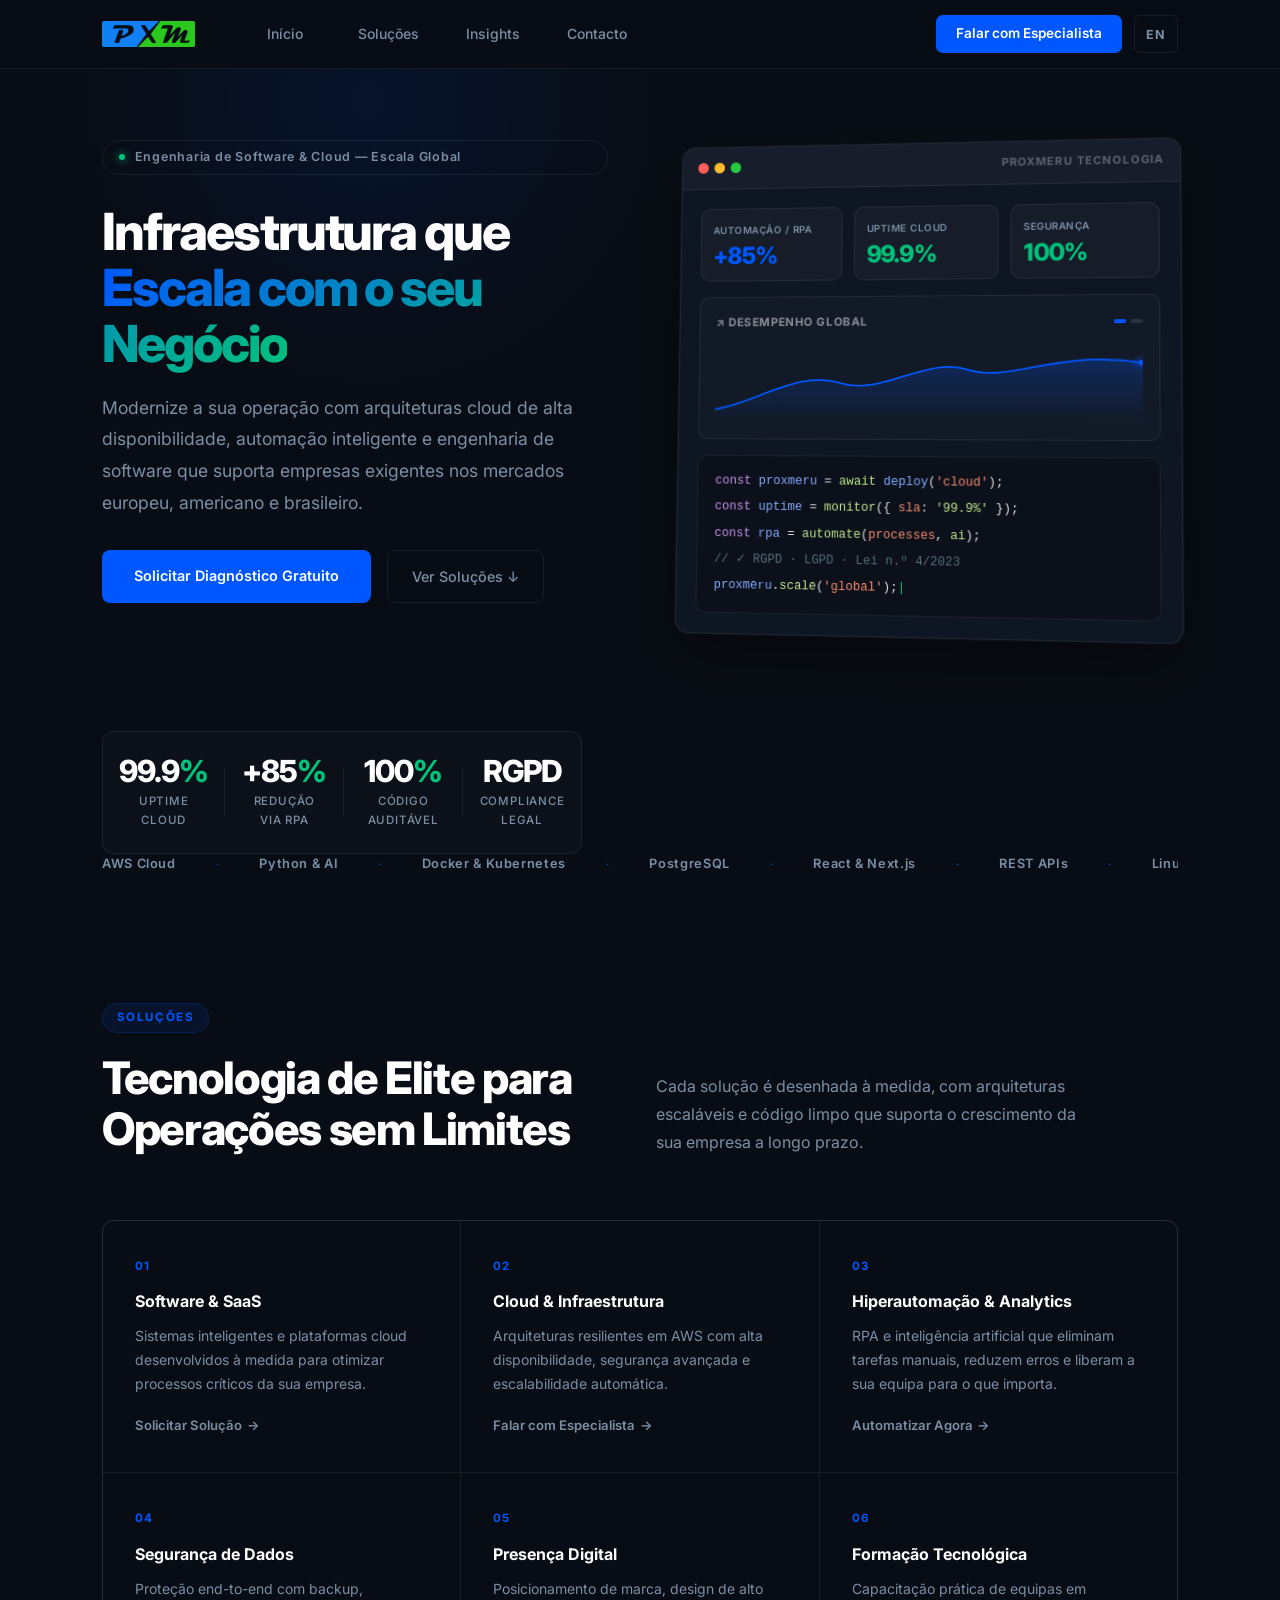
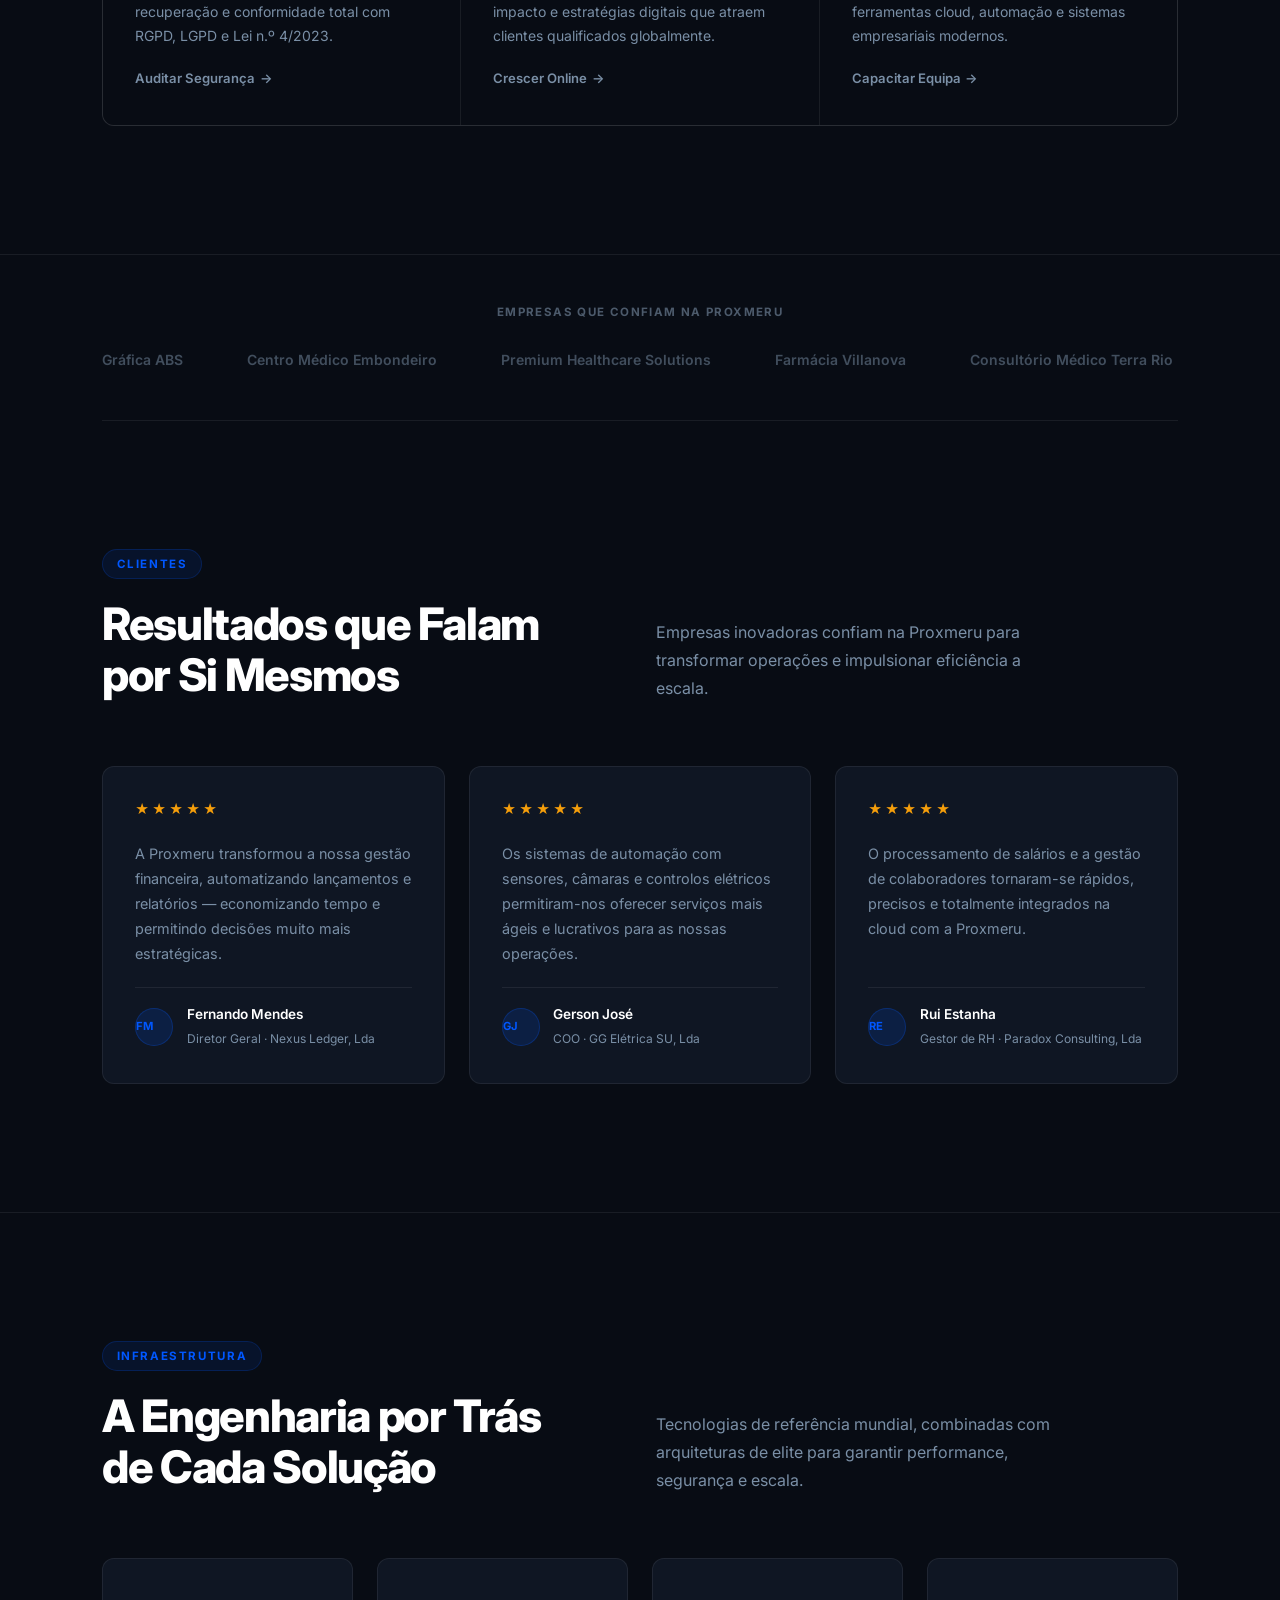
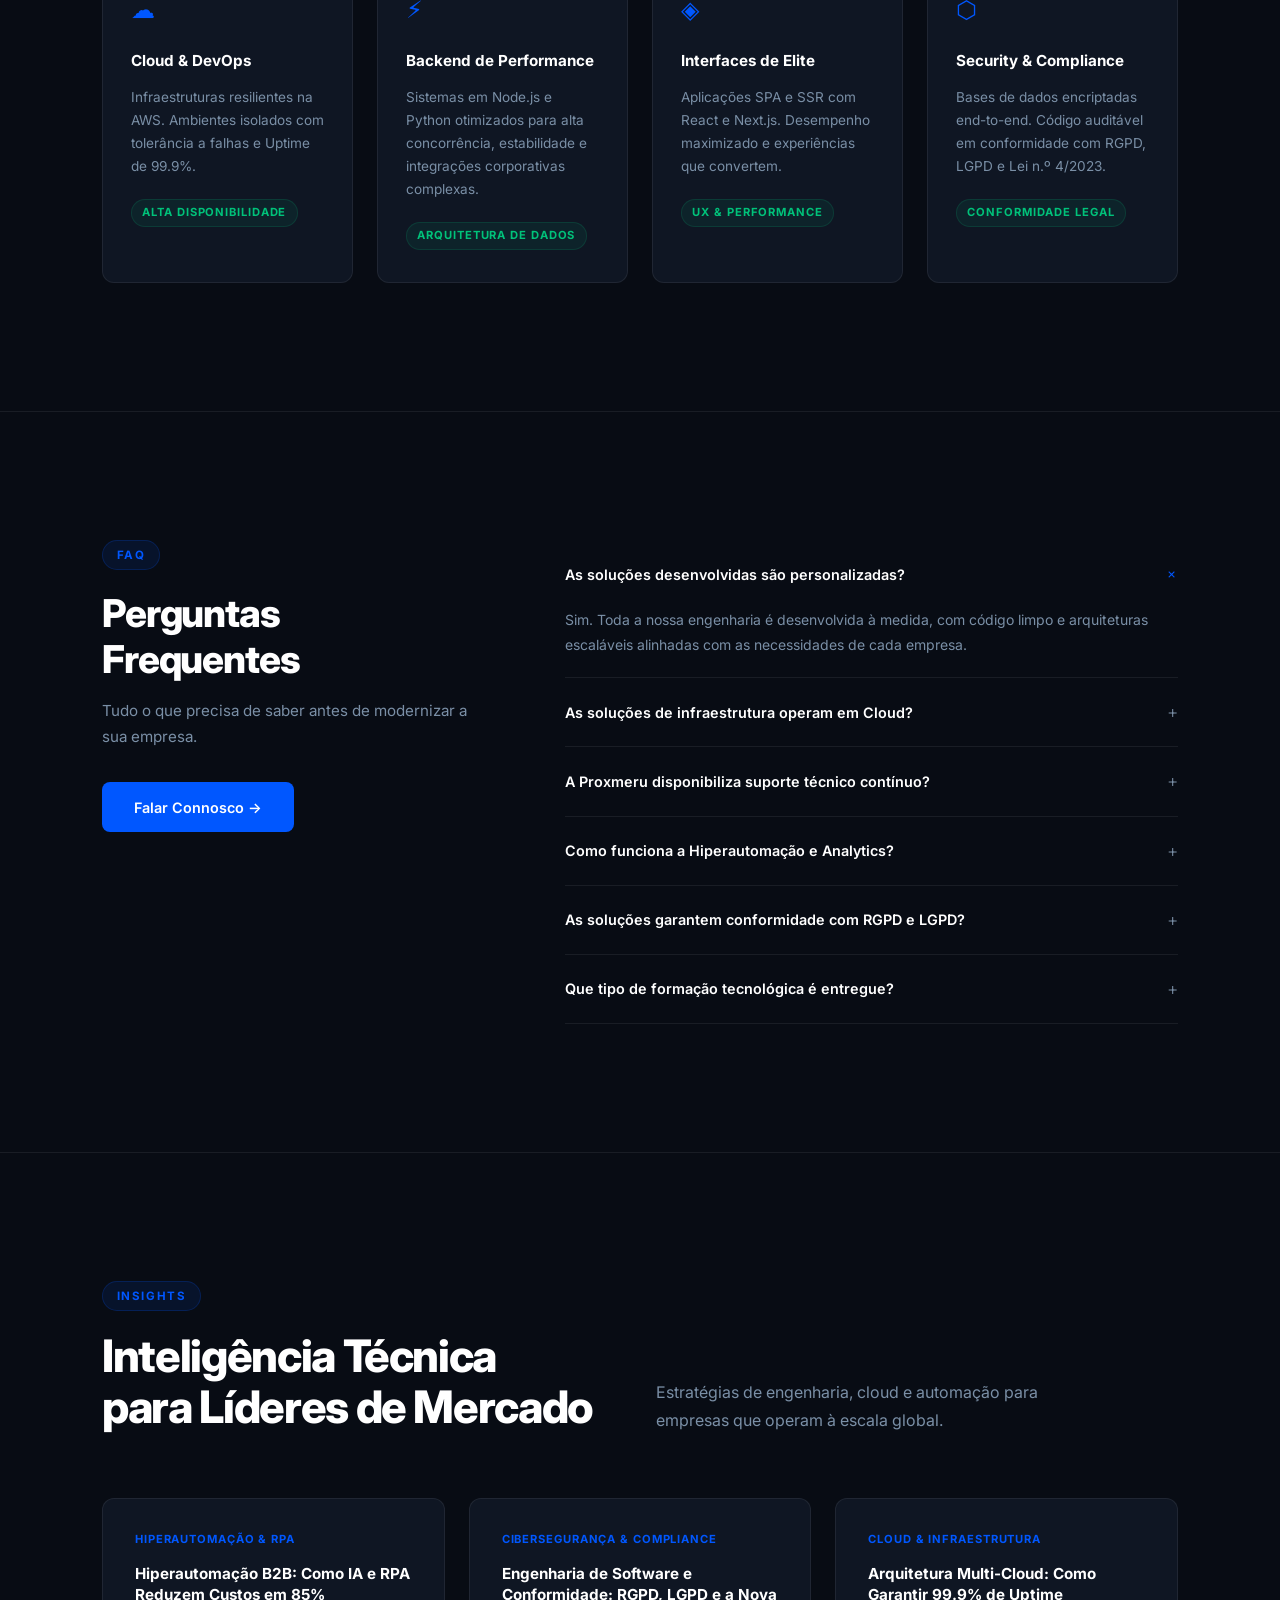
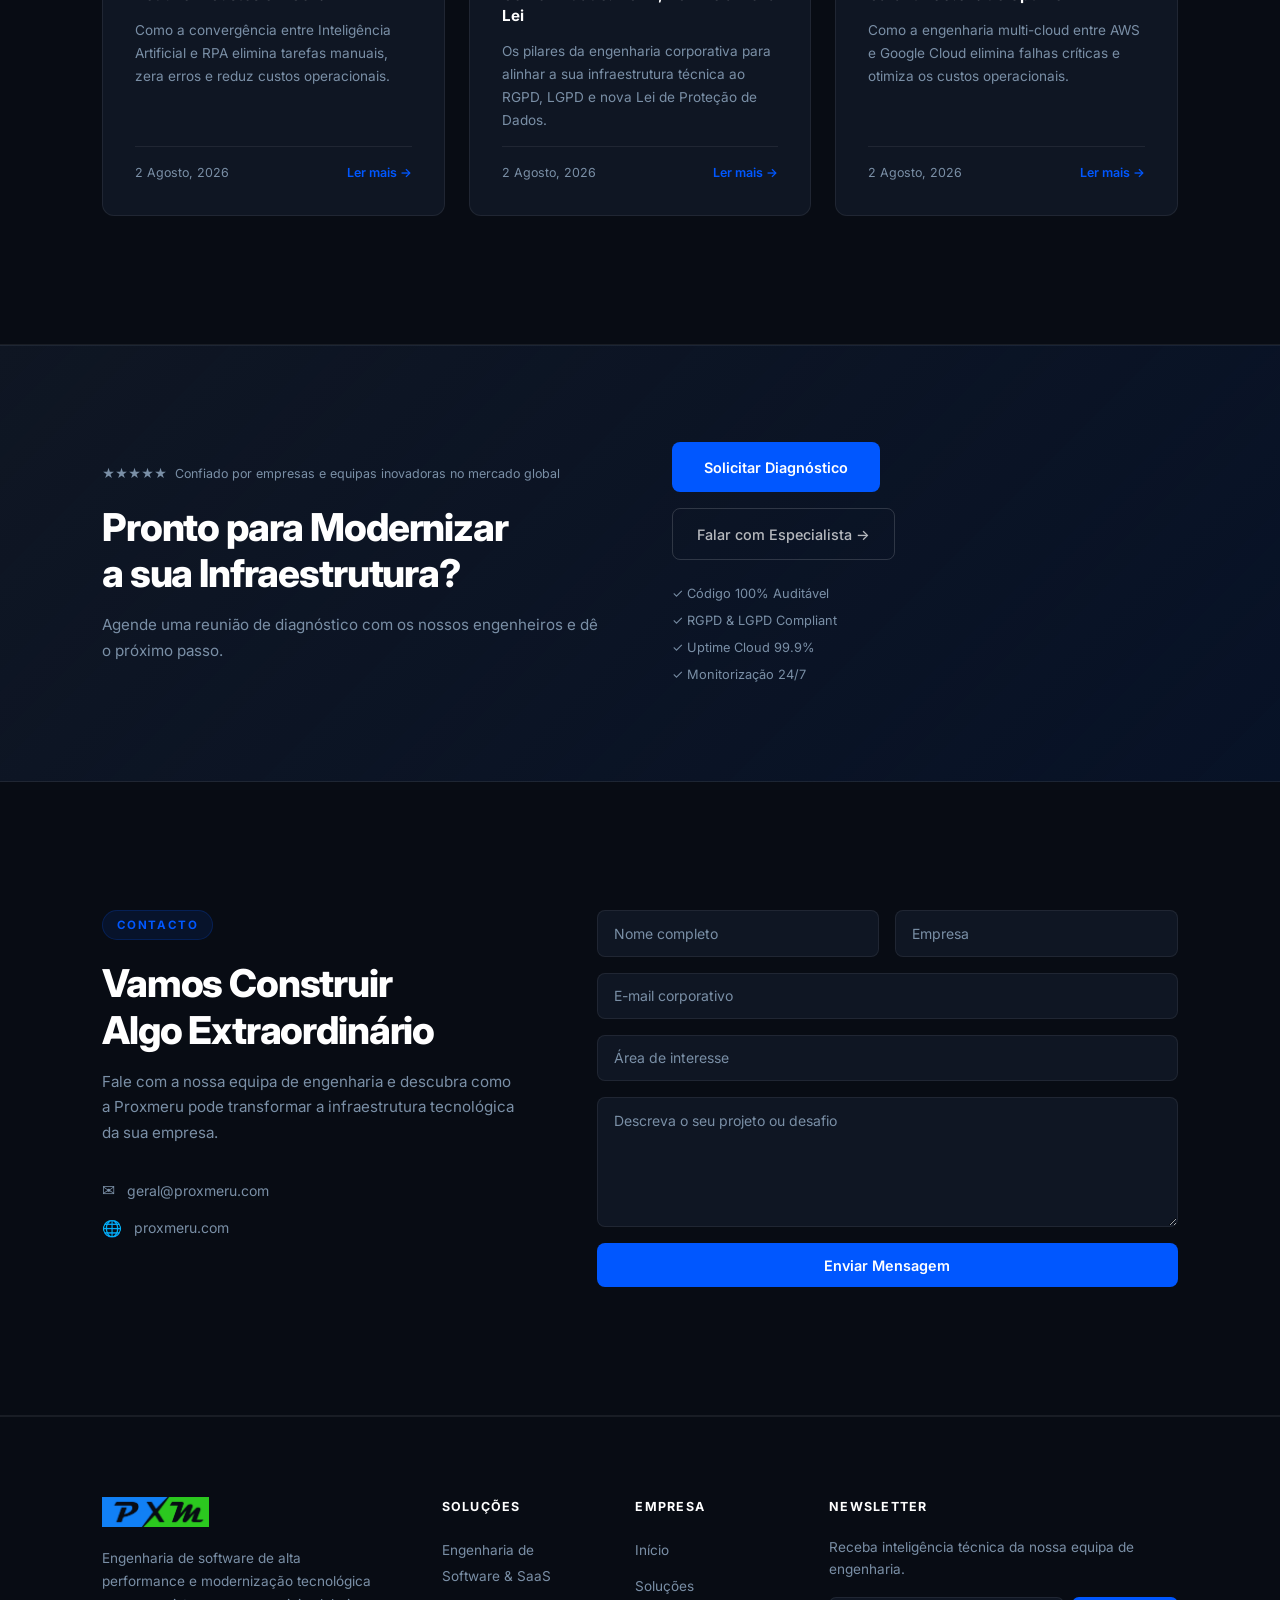
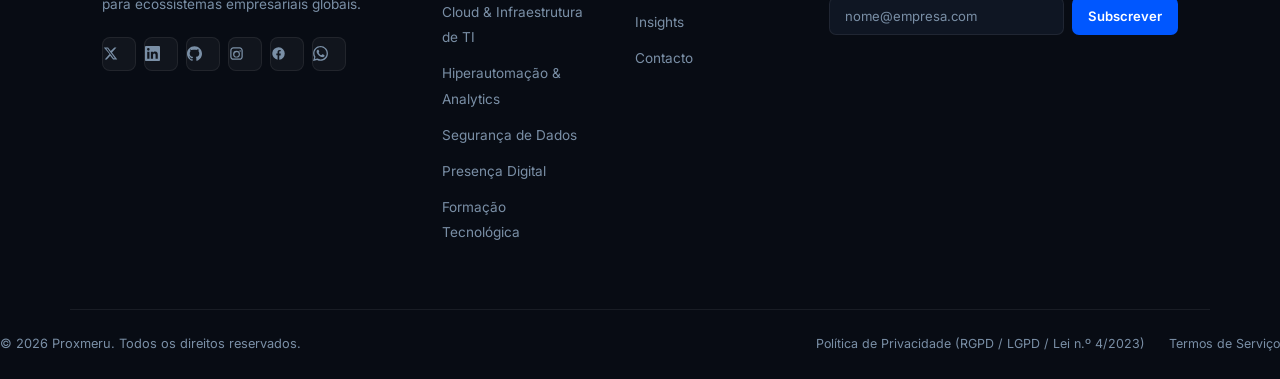
==== commit 4a39d64a: "v.1.2" ====
--- a/index.html
+++ b/index.html
@@ -113,8 +113,9 @@
     </div>
   </section>
 
-  <!-- HERO STATS -->
-  <div class="hero-stats-bar">
+  <!-- HERO STATS & TICKER -->
+  <section id="hero-stats">
+    <div class="container">
       <div class="hero-stats">
         <div class="stat"><strong>99.9<span>%</span></strong><p>Uptime Cloud</p></div>
         <div class="stat-divider"></div>
@@ -124,27 +125,26 @@
         <div class="stat-divider"></div>
         <div class="stat"><strong>RGPD</strong><p data-i18n="hero.stat4">Compliance Legal</p></div>
       </div>
-  </div>
-
-  <!-- TICKER -->
-  <div class="ticker">
-    <div class="ticker-track">
-      <span>AWS Cloud</span><span aria-hidden="true">·</span>
-      <span>Python &amp; AI</span><span aria-hidden="true">·</span>
-      <span>Docker &amp; Kubernetes</span><span aria-hidden="true">·</span>
-      <span>PostgreSQL</span><span aria-hidden="true">·</span>
-      <span>React &amp; Next.js</span><span aria-hidden="true">·</span>
-      <span>REST APIs</span><span aria-hidden="true">·</span>
-      <span>Linux &amp; DevOps</span><span aria-hidden="true">·</span>
-      <span>AWS Cloud</span><span aria-hidden="true">·</span>
-      <span>Python &amp; AI</span><span aria-hidden="true">·</span>
-      <span>Docker &amp; Kubernetes</span><span aria-hidden="true">·</span>
-      <span>PostgreSQL</span><span aria-hidden="true">·</span>
-      <span>React &amp; Next.js</span><span aria-hidden="true">·</span>
-      <span>REST APIs</span><span aria-hidden="true">·</span>
-      <span>Linux &amp; DevOps</span><span aria-hidden="true">·</span>
-    </div>
-  </div>
+      <div class="ticker">
+        <div class="ticker-track">
+          <span>AWS Cloud</span><span aria-hidden="true">·</span>
+          <span>Python &amp; AI</span><span aria-hidden="true">·</span>
+          <span>Docker &amp; Kubernetes</span><span aria-hidden="true">·</span>
+          <span>PostgreSQL</span><span aria-hidden="true">·</span>
+          <span>React &amp; Next.js</span><span aria-hidden="true">·</span>
+          <span>REST APIs</span><span aria-hidden="true">·</span>
+          <span>Linux &amp; DevOps</span><span aria-hidden="true">·</span>
+          <span>AWS Cloud</span><span aria-hidden="true">·</span>
+          <span>Python &amp; AI</span><span aria-hidden="true">·</span>
+          <span>Docker &amp; Kubernetes</span><span aria-hidden="true">·</span>
+          <span>PostgreSQL</span><span aria-hidden="true">·</span>
+          <span>React &amp; Next.js</span><span aria-hidden="true">·</span>
+          <span>REST APIs</span><span aria-hidden="true">·</span>
+          <span>Linux &amp; DevOps</span><span aria-hidden="true">·</span>
+        </div>
+      </div>
+    </div>
+  </section>
 
   <!-- SOLUTIONS -->
   <section id="solutions">
@@ -196,33 +196,37 @@
   </section>
 
   <!-- CLIENTS -->
-  <div class="clients-bar">
-    <div class="clients-label" data-i18n="clients.label">Empresas que confiam na Proxmeru</div>
-    <div class="clients-ticker-wrap">
-      <div class="clients-ticker">
-        <span>Gráfica ABS</span>
-        <span>Centro Médico Embondeiro</span>
-        <span>Premium Healthcare Solutions</span>
-        <span>Farmácia Villanova</span>
-        <span>Consultório Médico Terra Rio</span>
-        <span>Clínica Médica Monte Sinai</span>
-        <span>MIIC Invest</span>
-        <span>PHC Software</span>
-        <span>+ Emprego</span>
-        <span>Sabor Brasil</span>
-        <span>Gráfica ABS</span>
-        <span>Centro Médico Embondeiro</span>
-        <span>Premium Healthcare Solutions</span>
-        <span>Farmácia Villanova</span>
-        <span>Consultório Médico Terra Rio</span>
-        <span>Clínica Médica Monte Sinai</span>
-        <span>MIIC Invest</span>
-        <span>PHC Software</span>
-        <span>+ Emprego</span>
-        <span>Sabor Brasil</span>
-      </div>
-    </div>
-  </div>
+  <section id="clients">
+    <div class="container">
+      <div class="clients-bar">
+        <div class="clients-label" data-i18n="clients.label">Empresas que confiam na Proxmeru</div>
+        <div class="clients-ticker-wrap">
+          <div class="clients-ticker">
+            <span>Gráfica ABS</span>
+            <span>Centro Médico Embondeiro</span>
+            <span>Premium Healthcare Solutions</span>
+            <span>Farmácia Villanova</span>
+            <span>Consultório Médico Terra Rio</span>
+            <span>Clínica Médica Monte Sinai</span>
+            <span>MIIC Invest</span>
+            <span>PHC Software</span>
+            <span>+ Emprego</span>
+            <span>Sabor Brasil</span>
+            <span>Gráfica ABS</span>
+            <span>Centro Médico Embondeiro</span>
+            <span>Premium Healthcare Solutions</span>
+            <span>Farmácia Villanova</span>
+            <span>Consultório Médico Terra Rio</span>
+            <span>Clínica Médica Monte Sinai</span>
+            <span>MIIC Invest</span>
+            <span>PHC Software</span>
+            <span>+ Emprego</span>
+            <span>Sabor Brasil</span>
+          </div>
+        </div>
+      </div>
+    </div>
+  </section>
 
   <!-- TESTIMONIALS -->
   <section id="testimonials">
--- a/assets/css/style.css
+++ b/assets/css/style.css
@@ -409,37 +409,8 @@
 
 /* TICKER */
 .ticker {
-  max-width: var(--max);
-  margin: 0 auto;
-  padding: 0 2rem;
-  border-top: 1px solid var(--border);
-  border-bottom: 1px solid var(--border);
-  background: rgba(255,255,255,0.015);
   overflow: hidden;
-  position: relative;
-}
-
-.ticker-inner {
-  max-width: var(--max);
-  margin: 0 auto;
-  padding: 0 2rem;
-  overflow: hidden;
-  position: relative;
-  border-top: 1px solid var(--border);
-  border-bottom: 1px solid var(--border);
-}
-
-.ticker-inner::before,
-.ticker-inner::after {
-  content: '';
-  position: absolute;
-  top: 0; bottom: 0;
-  width: 80px;
-  z-index: 2;
-  pointer-events: none;
-}
-.ticker-inner::before { left: 0; background: linear-gradient(to right, #080c14, transparent); }
-.ticker-inner::after  { right: 0; background: linear-gradient(to left, #080c14, transparent); }
+}
 
 .ticker-track {
   display: flex;
@@ -1238,37 +1209,4 @@
 }
 
 /* HERO STATS BAR */
-.hero-stats-bar {
-  max-width: var(--max);
-  margin: 0 auto;
-  padding: 0 2rem;
-  border-top: 1px solid var(--border);
-  border-bottom: 1px solid var(--border);
-  background: rgba(255,255,255,0.01);
-  position: relative;
-}
-
-.hero-stats-bar .container::before,
-.hero-stats-bar .container::after {
-  content: '';
-  position: absolute;
-  top: 0; bottom: 0;
-  width: 60px;
-  z-index: 2;
-  pointer-events: none;
-}
-.hero-stats-bar .container::before { left: 0; background: linear-gradient(to right, #080c14 40%, transparent 100%); }
-.hero-stats-bar .container::after  { right: 0; background: linear-gradient(to left, #080c14 40%, transparent 100%); }
-
-.hero-stats-bar .hero-stats {
-  display: flex;
-  align-items: center;
-  max-width: 100%;
-  margin: 0;
-  border: none;
-  border-radius: 0;
-  background: transparent;
-}
-
-.hero-stats-bar .stat { flex: 1; padding: 1.5rem 1rem; }
-.hero-stats-bar .stat-divider { height: 40px; }
+
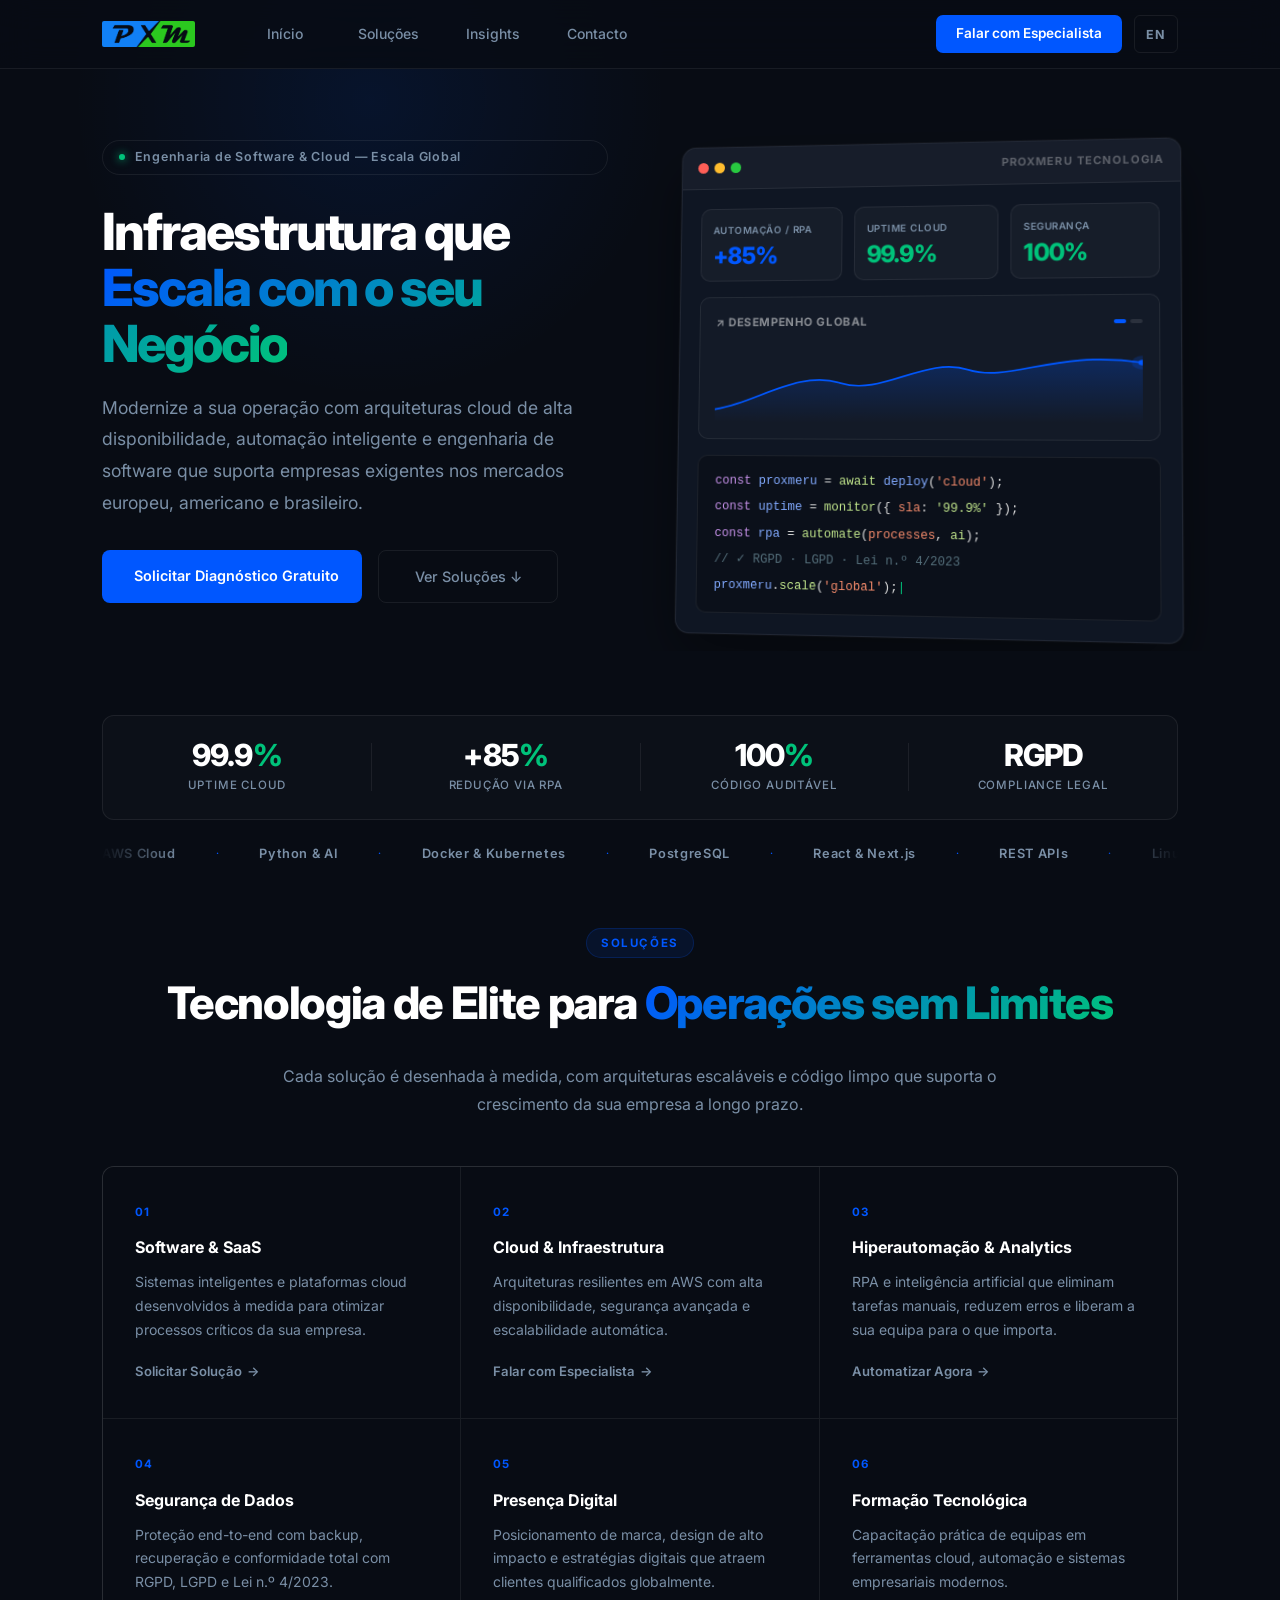
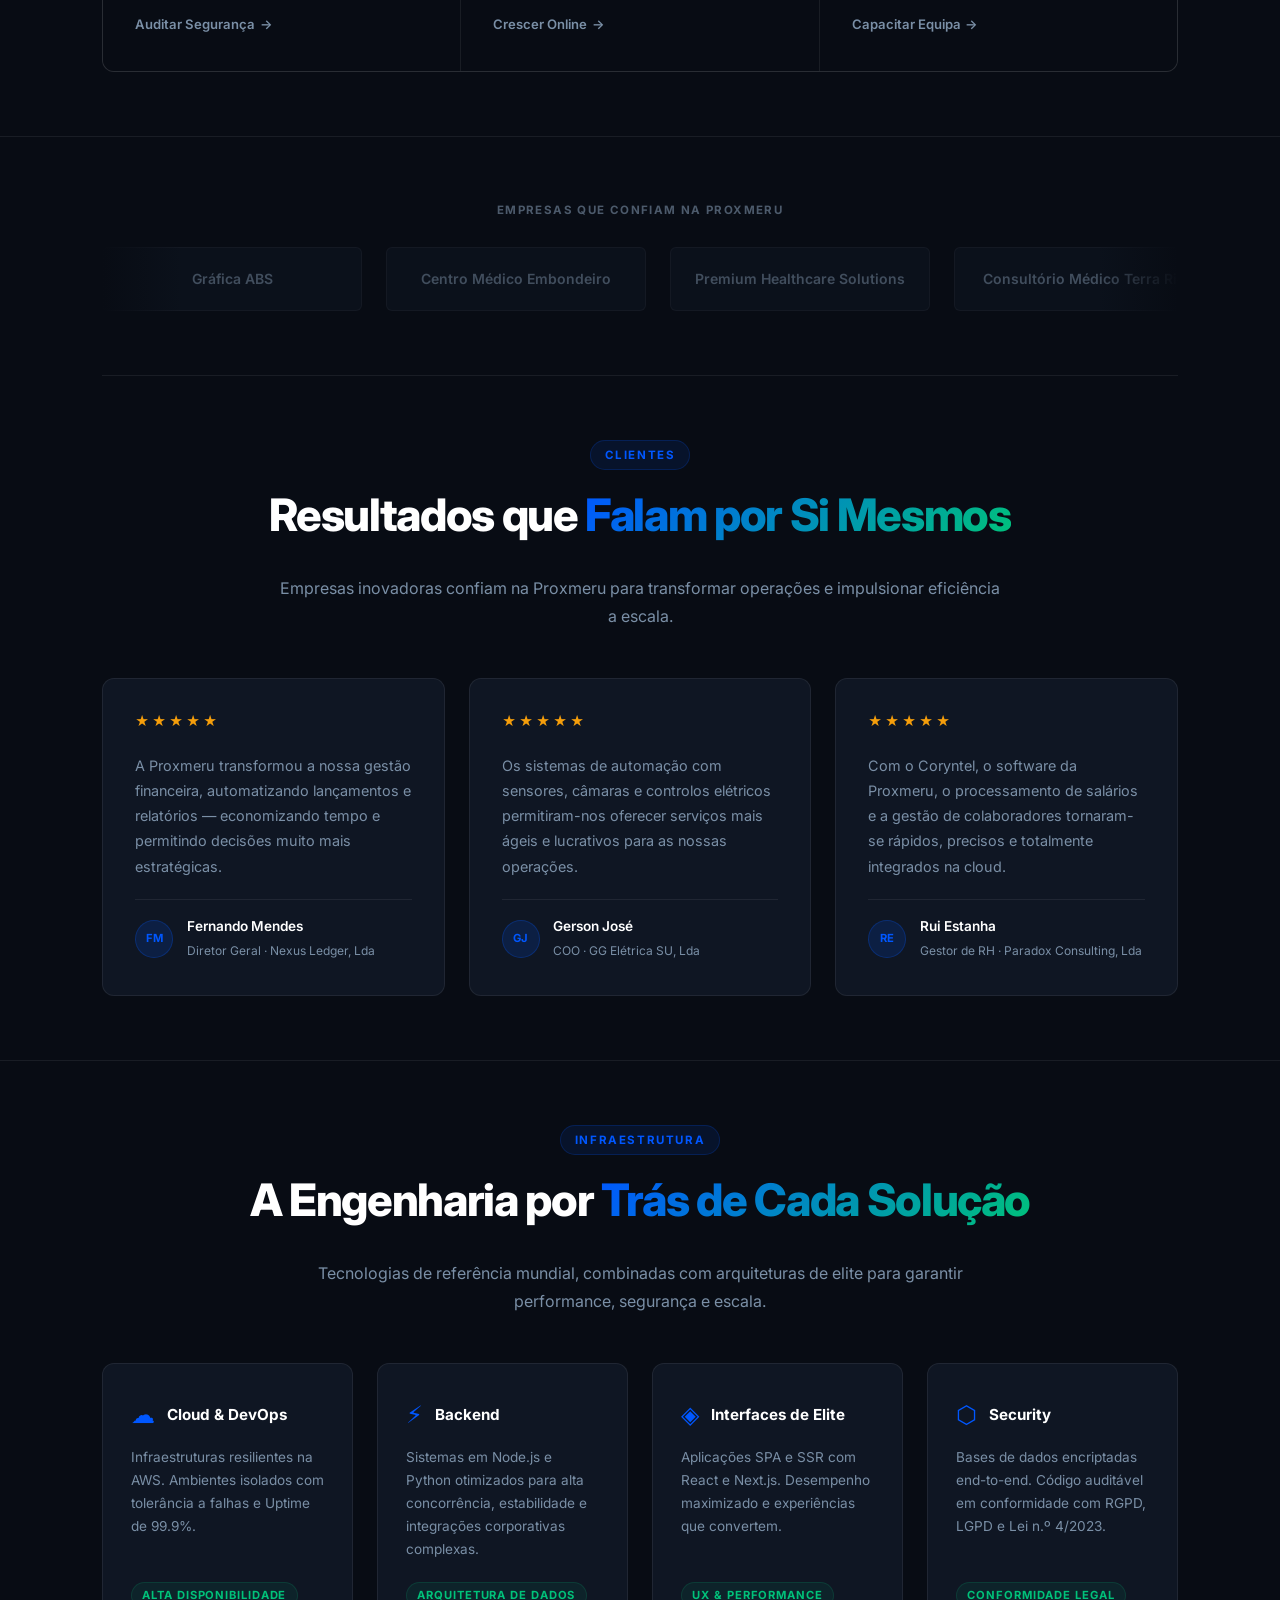
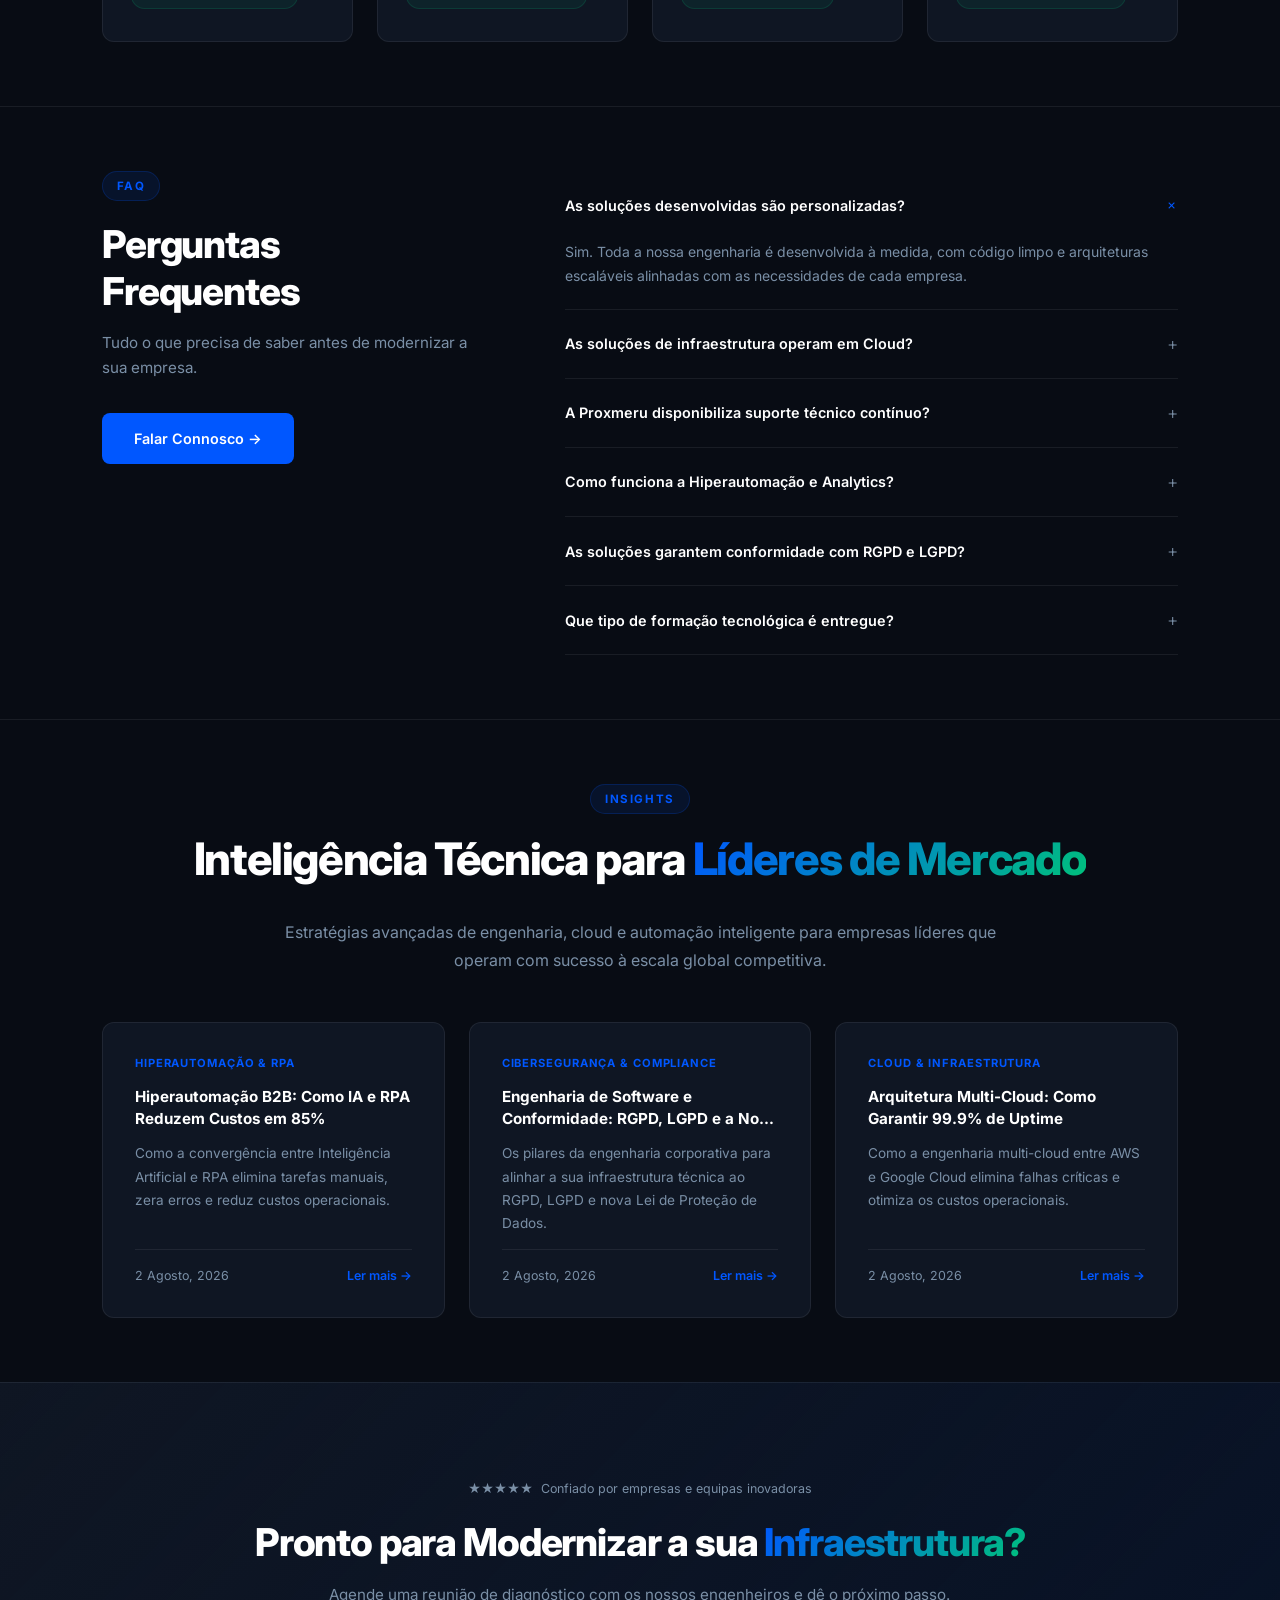
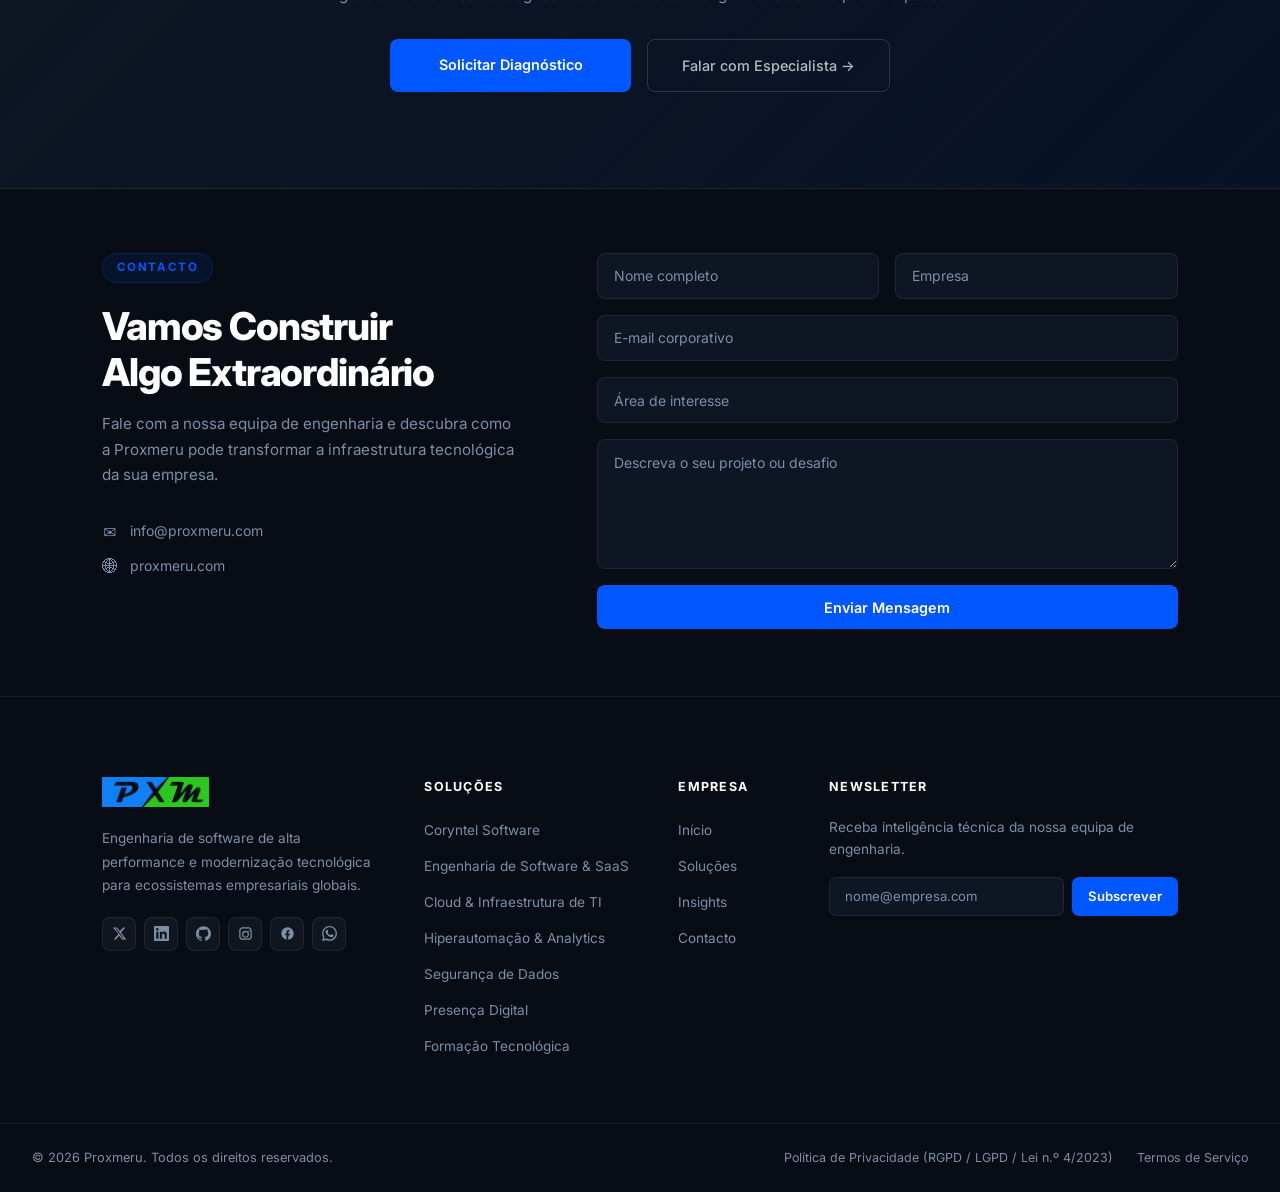
==== commit 8d8cbccb: "v1.3" ====
--- a/index.html
+++ b/index.html
@@ -62,26 +62,26 @@
             <span class="mockup-dot" style="background:#ff5f57"></span>
             <span class="mockup-dot" style="background:#febc2e"></span>
             <span class="mockup-dot" style="background:#28c840"></span>
-            <span class="mockup-title">Proxmeru Tecnologia</span>
+            <span class="mockup-title" data-i18n="mockup.title">Proxmeru Tecnologia</span>
           </div>
           <div class="mockup-body">
             <div class="mockup-stats">
               <div class="mockup-stat">
-                <div class="mockup-stat-label">Automação / RPA</div>
-                <div class="mockup-stat-value" style="color:var(--blue)">+85%</div>
+                <div class="mockup-stat-label" data-i18n="mockup.rpa">Automação / RPA</div>
+                <div class="mockup-stat-value" data-i18n="mockup.rpaValue" style="color:var(--blue)">+85<span>%</span></div>
               </div>
               <div class="mockup-stat">
-                <div class="mockup-stat-label">Uptime Cloud</div>
-                <div class="mockup-stat-value" style="color:var(--green)">99.9%</div>
+                <div class="mockup-stat-label" data-i18n="mockup.uptime">Uptime Cloud</div>
+                <div class="mockup-stat-value" data-i18n="mockup.uptimeValue" style="color:var(--green)">99.9<span>%</span></div>
               </div>
               <div class="mockup-stat">
-                <div class="mockup-stat-label">Segurança</div>
-                <div class="mockup-stat-value" style="color:var(--green)">100%</div>
+                <div class="mockup-stat-label" data-i18n="mockup.security">Segurança</div>
+                <div class="mockup-stat-value" data-i18n="mockup.securityValue" style="color:var(--green)">100<span>%</span></div>
               </div>
             </div>
             <div class="mockup-chart">
               <div class="mockup-chart-header">
-                <span>↗ Desempenho Global</span>
+                <span data-i18n="mockup.perf">↗ Desempenho Global</span>
                 <div class="mockup-chart-dots">
                   <div style="background:var(--blue)"></div>
                   <div style="background:rgba(255,255,255,0.1)"></div>
@@ -101,11 +101,11 @@
               </svg>
             </div>
             <div class="mockup-code">
-              <div class="code-line"><span class="c-purple">const</span> <span class="c-blue">proxmeru</span> <span class="c-white">=</span> <span class="c-green">await</span> <span class="c-blue">deploy</span><span class="c-white">(</span><span class="c-orange">'cloud'</span><span class="c-white">);</span></div>
-              <div class="code-line"><span class="c-purple">const</span> <span class="c-blue">uptime</span> <span class="c-white">=</span> <span class="c-green">monitor</span><span class="c-white">({</span> <span class="c-orange">sla</span><span class="c-white">:</span> <span class="c-green">'99.9%'</span> <span class="c-white">});</span></div>
-              <div class="code-line"><span class="c-purple">const</span> <span class="c-blue">rpa</span> <span class="c-white">=</span> <span class="c-green">automate</span><span class="c-white">(</span><span class="c-orange">processes</span><span class="c-white">,</span> <span class="c-green">ai</span><span class="c-white">);</span></div>
-              <div class="code-line"><span class="c-muted">// ✓ RGPD · LGPD · Lei n.º 4/2023</span></div>
-              <div class="code-line code-cursor"><span class="c-blue">proxmeru</span><span class="c-white">.</span><span class="c-green">scale</span><span class="c-white">(</span><span class="c-orange">'global'</span><span class="c-white">);</span><span class="cursor-blink">|</span></div>
+              <div class="code-line" data-i18n="mockup.code1"><span class="c-purple">const</span> <span class="c-blue">proxmeru</span> <span class="c-white">=</span> <span class="c-green">await</span> <span class="c-blue">deploy</span><span class="c-white">(</span><span class="c-orange">'cloud'</span><span class="c-white">);</span></div>
+              <div class="code-line" data-i18n="mockup.code2"><span class="c-purple">const</span> <span class="c-blue">uptime</span> <span class="c-white">=</span> <span class="c-green">monitor</span><span class="c-white">({</span> <span class="c-orange">sla</span><span class="c-white">:</span> <span class="c-green">'99.9%'</span> <span class="c-white">});</span></div>
+              <div class="code-line" data-i18n="mockup.code3"><span class="c-purple">const</span> <span class="c-blue">rpa</span> <span class="c-white">=</span> <span class="c-green">automate</span><span class="c-white">(</span><span class="c-orange">processes</span><span class="c-white">,</span> <span class="c-green">ai</span><span class="c-white">);</span></div>
+              <div class="code-line"><span class="c-muted" data-i18n="mockup.law">// ✓ RGPD · LGPD · Lei n.º 4/2023</span></div>
+              <div class="code-line code-cursor" data-i18n="mockup.code4"><span class="c-blue">proxmeru</span><span class="c-white">.</span><span class="c-green">scale</span><span class="c-white">(</span><span class="c-orange">'global'</span><span class="c-white">);</span><span class="cursor-blink">|</span></div>
             </div>
           </div>
         </div>
@@ -117,13 +117,13 @@
   <section id="hero-stats">
     <div class="container">
       <div class="hero-stats">
-        <div class="stat"><strong>99.9<span>%</span></strong><p>Uptime Cloud</p></div>
+        <div class="stat"><strong data-i18n="hero.value1">99.9<span>%</span></strong><p data-i18n="hero.stat1">Uptime Cloud</p></div>
         <div class="stat-divider"></div>
-        <div class="stat"><strong>+85<span>%</span></strong><p data-i18n="hero.stat2">Redução via RPA</p></div>
+        <div class="stat"><strong data-i18n="hero.value2">+85<span>%</span></strong><p data-i18n="hero.stat2">Redução via RPA</p></div>
         <div class="stat-divider"></div>
-        <div class="stat"><strong>100<span>%</span></strong><p data-i18n="hero.stat3">Código Auditável</p></div>
+        <div class="stat"><strong data-i18n="hero.value3">100<span>%</span></strong><p data-i18n="hero.stat3">Código Auditável</p></div>
         <div class="stat-divider"></div>
-        <div class="stat"><strong>RGPD</strong><p data-i18n="hero.stat4">Compliance Legal</p></div>
+        <div class="stat"><strong data-i18n="hero.value4">RGPD</strong><p data-i18n="hero.stat4">Compliance Legal</p></div>
       </div>
       <div class="ticker">
         <div class="ticker-track">
@@ -151,7 +151,7 @@
     <div class="container">
       <div class="section-label" data-i18n="sol.label">Soluções</div>
       <div class="section-heading">
-        <h2 data-i18n="sol.h2">Tecnologia de Elite para<br />Operações sem Limites</h2>
+        <h2 data-i18n="sol.h2">Tecnologia de Elite para <span class="gradient-text">Operações sem Limites</span></h2>
         <p data-i18n="sol.sub">Cada solução é desenhada à medida, com arquiteturas escaláveis e código limpo que suporta o crescimento da sua empresa a longo prazo.</p>
       </div>
       <div class="solutions-grid">
@@ -205,20 +205,16 @@
             <span>Gráfica ABS</span>
             <span>Centro Médico Embondeiro</span>
             <span>Premium Healthcare Solutions</span>
-            <span>Farmácia Villanova</span>
             <span>Consultório Médico Terra Rio</span>
             <span>Clínica Médica Monte Sinai</span>
-            <span>MIIC Invest</span>
             <span>PHC Software</span>
             <span>+ Emprego</span>
             <span>Sabor Brasil</span>
             <span>Gráfica ABS</span>
             <span>Centro Médico Embondeiro</span>
             <span>Premium Healthcare Solutions</span>
-            <span>Farmácia Villanova</span>
             <span>Consultório Médico Terra Rio</span>
             <span>Clínica Médica Monte Sinai</span>
-            <span>MIIC Invest</span>
             <span>PHC Software</span>
             <span>+ Emprego</span>
             <span>Sabor Brasil</span>
@@ -233,7 +229,7 @@
     <div class="container">
       <div class="section-label" data-i18n="testi.label">Clientes</div>
       <div class="section-heading">
-        <h2 data-i18n="testi.h2">Resultados que Falam<br />por Si Mesmos</h2>
+        <h2 data-i18n="testi.h2">Resultados que <span class="gradient-text">Falam por Si Mesmos</span></h2>
         <p data-i18n="testi.sub">Empresas inovadoras confiam na Proxmeru para transformar operações e impulsionar eficiência a escala.</p>
       </div>
       <div class="testi-grid">
@@ -261,12 +257,12 @@
         </div>
         <div class="testi-card">
           <div class="testi-stars">★★★★★</div>
-          <blockquote data-i18n="testi.3">O processamento de salários e a gestão de colaboradores tornaram-se rápidos, precisos e totalmente integrados na cloud com a Proxmeru.</blockquote>
+          <blockquote data-i18n="testi.3">Com o Coryntel, o software da Proxmeru, o processamento de salários e a gestão de colaboradores tornaram-se rápidos, precisos e totalmente integrados na cloud.</blockquote>
           <div class="testi-author">
             <div class="testi-avatar">RE</div>
             <div>
-              <strong>Rui Estanha</strong>
-              <span>Gestor de RH · Paradox Consulting, Lda</span>
+              <strong class="lang-fade">Rui Estanha</strong>
+              <span class="lang-fade">Gestor de RH · Paradox Consulting, Lda</span>
             </div>
           </div>
         </div>
@@ -279,33 +275,41 @@
     <div class="container">
       <div class="section-label" data-i18n="stack.label">Infraestrutura</div>
       <div class="section-heading">
-        <h2 data-i18n="stack.h2">A Engenharia por Trás<br />de Cada Solução</h2>
+        <h2 data-i18n="stack.h2">A Engenharia por <span class="gradient-text">Trás de Cada Solução</span></h2>
         <p data-i18n="stack.sub">Tecnologias de referência mundial, combinadas com arquiteturas de elite para garantir performance, segurança e escala.</p>
       </div>
       <div class="stack-grid">
         <div class="stack-card">
-          <div class="stack-icon">☁</div>
-          <h3>Cloud &amp; DevOps</h3>
-          <p>Infraestruturas resilientes na AWS. Ambientes isolados com tolerância a falhas e Uptime de 99.9%.</p>
-          <div class="stack-tag">Alta Disponibilidade</div>
+          <div class="stack-card-heading">
+            <div class="stack-icon">☁</div>
+            <h3 data-i18n="stack.1.title">Cloud &amp; DevOps</h3>
+          </div>
+          <p data-i18n="stack.1.desc">Infraestruturas resilientes na AWS. Ambientes isolados com tolerância a falhas e Uptime de 99.9%.</p>
+          <div class="stack-tag" data-i18n="stack.1.tag">Alta Disponibilidade</div>
         </div>
         <div class="stack-card">
-          <div class="stack-icon">⚡</div>
-          <h3>Backend de Performance</h3>
-          <p>Sistemas em Node.js e Python otimizados para alta concorrência, estabilidade e integrações corporativas complexas.</p>
-          <div class="stack-tag">Arquitetura de Dados</div>
+          <div class="stack-card-heading">
+            <div class="stack-icon">⚡</div>
+            <h3 data-i18n="stack.2.title">Backend</h3>
+          </div>
+          <p data-i18n="stack.2.desc">Sistemas em Node.js e Python otimizados para alta concorrência, estabilidade e integrações corporativas complexas.</p>
+          <div class="stack-tag" data-i18n="stack.2.tag">Arquitetura de Dados</div>
         </div>
         <div class="stack-card">
-          <div class="stack-icon">◈</div>
-          <h3>Interfaces de Elite</h3>
-          <p>Aplicações SPA e SSR com React e Next.js. Desempenho maximizado e experiências que convertem.</p>
-          <div class="stack-tag">UX &amp; Performance</div>
+          <div class="stack-card-heading">
+            <div class="stack-icon">◈</div>
+            <h3 data-i18n="stack.3.title">Interfaces de Elite</h3>
+          </div>
+          <p data-i18n="stack.3.desc">Aplicações SPA e SSR com React e Next.js. Desempenho maximizado e experiências que convertem.</p>
+          <div class="stack-tag" data-i18n="stack.3.tag">UX &amp; Performance</div>
         </div>
         <div class="stack-card">
-          <div class="stack-icon">⬡</div>
-          <h3>Security &amp; Compliance</h3>
-          <p>Bases de dados encriptadas end-to-end. Código auditável em conformidade com RGPD, LGPD e Lei n.º 4/2023.</p>
-          <div class="stack-tag">Conformidade Legal</div>
+          <div class="stack-card-heading">
+            <div class="stack-icon">⬡</div>
+            <h3 data-i18n="stack.4.title">Security</h3>
+          </div>
+          <p data-i18n="stack.4.desc">Bases de dados encriptadas end-to-end. Código auditável em conformidade com RGPD, LGPD e Lei n.º 4/2023.</p>
+          <div class="stack-tag" data-i18n="stack.4.tag">Conformidade Legal</div>
         </div>
       </div>
     </div>
@@ -323,27 +327,27 @@
       <div class="faq-right">
         <details class="faq-item" open>
           <summary>As soluções desenvolvidas são personalizadas?</summary>
-          <p>Sim. Toda a nossa engenharia é desenvolvida à medida, com código limpo e arquiteturas escaláveis alinhadas com as necessidades de cada empresa.</p>
+          <div class="faq-answer"><div class="faq-answer-inner"><p>Sim. Toda a nossa engenharia é desenvolvida à medida, com código limpo e arquiteturas escaláveis alinhadas com as necessidades de cada empresa.</p></div></div>
         </details>
         <details class="faq-item">
           <summary>As soluções de infraestrutura operam em Cloud?</summary>
-          <p>Sim. Trabalhamos com AWS e Google Cloud, garantindo ambientes resilientes, escaláveis e com uptime de 99.9%.</p>
+          <div class="faq-answer"><div class="faq-answer-inner"><p>Sim. Trabalhamos com AWS e Google Cloud, garantindo ambientes resilientes, escaláveis e com uptime de 99.9%.</p></div></div>
         </details>
         <details class="faq-item">
           <summary>A Proxmeru disponibiliza suporte técnico contínuo?</summary>
-          <p>Sim. Oferecemos monitorização 24/7 e suporte técnico dedicado para todos os sistemas e infraestruturas que gerimos.</p>
+          <div class="faq-answer"><div class="faq-answer-inner"><p>Sim. Oferecemos monitorização 24/7 e suporte técnico dedicado para todos os sistemas e infraestruturas que gerimos.</p></div></div>
         </details>
         <details class="faq-item">
           <summary>Como funciona a Hiperautomação e Analytics?</summary>
-          <p>Mapeamos os processos da sua empresa, identificamos oportunidades e implementamos RPA e IA que reduzem custos operacionais em até 85%.</p>
+          <div class="faq-answer"><div class="faq-answer-inner"><p>Mapeamos os processos da sua empresa, identificamos oportunidades e implementamos RPA e IA que reduzem custos operacionais em até 85%.</p></div></div>
         </details>
         <details class="faq-item">
           <summary>As soluções garantem conformidade com RGPD e LGPD?</summary>
-          <p>Sim. Todas as soluções são desenvolvidas em conformidade com RGPD, LGPD e Lei n.º 4/2023.</p>
+          <div class="faq-answer"><div class="faq-answer-inner"><p>Sim. Todas as soluções são desenvolvidas em conformidade com RGPD, LGPD e Lei n.º 4/2023.</p></div></div>
         </details>
         <details class="faq-item">
           <summary>Que tipo de formação tecnológica é entregue?</summary>
-          <p>Formações práticas em ferramentas cloud, automação e sistemas empresariais, adaptadas ao nível e contexto de cada equipa.</p>
+          <div class="faq-answer"><div class="faq-answer-inner"><p>Formações práticas em ferramentas cloud, automação e sistemas empresariais, adaptadas ao nível e contexto de cada equipa.</p></div></div>
         </details>
       </div>
     </div>
@@ -354,8 +358,8 @@
     <div class="container">
       <div class="section-label" data-i18n="insights.label">Insights</div>
       <div class="section-heading">
-        <h2 data-i18n="insights.h2">Inteligência Técnica<br />para Líderes de Mercado</h2>
-        <p data-i18n="insights.sub">Estratégias de engenharia, cloud e automação para empresas que operam à escala global.</p>
+        <h2 data-i18n="insights.h2">Inteligência Técnica para <span class="gradient-text">Líderes de Mercado</span></h2>
+        <p data-i18n="insights.sub">Estratégias avançadas de engenharia, cloud e automação inteligente para empresas líderes que operam com sucesso à escala global competitiva.</p>
       </div>
       <div class="insights-grid">
         <article class="insight-card">
@@ -364,7 +368,7 @@
           <p>Como a convergência entre Inteligência Artificial e RPA elimina tarefas manuais, zera erros e reduz custos operacionais.</p>
           <div class="insight-footer">
             <span>2 Agosto, 2026</span>
-            <a href="#contact">Ler mais →</a>
+            <a href="https://linkedin.com/company/proxmeru" target="_blank" rel="noopener noreferrer">Ler mais →</a>
           </div>
         </article>
         <article class="insight-card">
@@ -373,7 +377,7 @@
           <p>Os pilares da engenharia corporativa para alinhar a sua infraestrutura técnica ao RGPD, LGPD e nova Lei de Proteção de Dados.</p>
           <div class="insight-footer">
             <span>2 Agosto, 2026</span>
-            <a href="#contact">Ler mais →</a>
+            <a href="https://linkedin.com/company/proxmeru" target="_blank" rel="noopener noreferrer">Ler mais →</a>
           </div>
         </article>
         <article class="insight-card">
@@ -382,7 +386,7 @@
           <p>Como a engenharia multi-cloud entre AWS e Google Cloud elimina falhas críticas e otimiza os custos operacionais.</p>
           <div class="insight-footer">
             <span>2 Agosto, 2026</span>
-            <a href="#contact">Ler mais →</a>
+            <a href="https://linkedin.com/company/proxmeru" target="_blank" rel="noopener noreferrer">Ler mais →</a>
           </div>
         </article>
       </div>
@@ -393,19 +397,13 @@
   <div class="cta-banner">
     <div class="container cta-inner">
       <div>
-        <p class="cta-rating">★★★★★ <span>Confiado por empresas e equipas inovadoras no mercado global</span></p>
-        <h2 data-i18n="cta.h2">Pronto para Modernizar<br />a sua Infraestrutura?</h2>
+        <p class="cta-rating">★★★★★ <span>Confiado por empresas e equipas inovadoras</span></p>
+        <h2 data-i18n="cta.h2">Pronto para Modernizar a sua <span class="gradient-text">Infraestrutura?</span></h2>
         <p class="cta-sub" data-i18n="cta.sub">Agende uma reunião de diagnóstico com os nossos engenheiros e dê o próximo passo.</p>
       </div>
       <div class="cta-actions">
         <a href="#contact" class="btn-primary">Solicitar Diagnóstico</a>
         <a href="#contact" class="btn-ghost-light">Falar com Especialista →</a>
-        <ul class="cta-badges">
-          <li>✓ Código 100% Auditável</li>
-          <li>✓ RGPD &amp; LGPD Compliant</li>
-          <li>✓ Uptime Cloud 99.9%</li>
-          <li>✓ Monitorização 24/7</li>
-        </ul>
       </div>
     </div>
   </div>
@@ -418,17 +416,20 @@
         <h2 data-i18n="contact.h2">Vamos Construir<br />Algo Extraordinário</h2>
         <p data-i18n="contact.sub">Fale com a nossa equipa de engenharia e descubra como a Proxmeru pode transformar a infraestrutura tecnológica da sua empresa.</p>
         <ul class="contact-info">
-          <li><span>✉</span> geral@proxmeru.com</li>
-          <li><span>🌐</span> proxmeru.com</li>
+          <li><span>✉</span> info@proxmeru.com</li>
+          <li><span>🌐&#xfe0e;</span> proxmeru.com</li>
         </ul>
       </div>
-      <form class="contact-form" id="contact-form">
+      <form class="contact-form" id="contact-form" action="https://formsubmit.co/info@proxmeru.com" method="POST">
+        <input class="form-honey" type="text" name="_honey" tabindex="-1" autocomplete="off" aria-hidden="true" />
+        <input type="hidden" name="_subject" value="Nova mensagem pelo site Proxmeru" />
+        <input type="hidden" name="_next" value="https://www.proxmeru.com/?contact=success#contact" />
         <div class="form-row">
-          <input type="text" placeholder="Nome completo" data-i18n-ph="contact.ph.name" required />
-          <input type="text" placeholder="Empresa" data-i18n-ph="contact.ph.company" />
-        </div>
-        <input type="email" placeholder="E-mail corporativo" data-i18n-ph="contact.ph.email" required />
-        <select data-i18n-select="contact.select">
+          <input type="text" name="name" placeholder="Nome completo" data-i18n-ph="contact.ph.name" required />
+          <input type="text" name="company" placeholder="Empresa" data-i18n-ph="contact.ph.company" />
+        </div>
+        <input type="email" name="email" placeholder="E-mail corporativo" data-i18n-ph="contact.ph.email" required />
+        <select name="area" data-i18n-select="contact.select">
           <option value="" disabled selected data-i18n-opt="contact.ph.area">Área de interesse</option>
           <option>Software &amp; SaaS</option>
           <option>Cloud &amp; Infraestrutura</option>
@@ -437,8 +438,9 @@
           <option>Presença Digital</option>
           <option>Formação Tecnológica</option>
         </select>
-        <textarea placeholder="Descreva o seu projeto ou desafio" data-i18n-ph="contact.ph.message" required></textarea>
+        <textarea name="message" placeholder="Descreva o seu projeto ou desafio" data-i18n-ph="contact.ph.message" required></textarea>
         <button type="submit" class="btn-primary" data-i18n="contact.send">Enviar Mensagem</button>
+        <p class="form-status" id="contact-status" role="status" aria-live="polite"></p>
       </form>
     </div>
   </section>
@@ -473,6 +475,7 @@
       <div class="footer-col">
         <h4>Soluções</h4>
         <ul>
+          <li><a href="#solutions">Coryntel Software</a></li>
           <li><a href="#solutions">Engenharia de Software &amp; SaaS</a></li>
           <li><a href="#solutions">Cloud &amp; Infraestrutura de TI</a></li>
           <li><a href="#solutions">Hiperautomação &amp; Analytics</a></li>
--- a/assets/css/style.css
+++ b/assets/css/style.css
@@ -130,6 +130,18 @@
   display: flex;
   align-items: center;
   gap: 0.75rem;
+}
+
+/* LANG FADE */
+@keyframes langFade {
+  0%   { opacity: 0; }
+  100% { opacity: 1; }
+}
+.lang-switching [data-i18n],
+.lang-switching .ticker-track,
+.lang-switching .ticker-track span,
+.lang-switching .lang-fade {
+  animation: langFade 0.4s ease;
 }
 
 #lang-toggle {
@@ -277,9 +289,12 @@
 }
 .btn-ghost-light:hover { color: #fff; border-color: rgba(255,255,255,0.4); }
 
+.hero-ctas .btn-primary { width: 260px; text-align: center; white-space: nowrap; }
+.hero-ctas .btn-ghost   { width: 180px; text-align: center; white-space: nowrap; }
+
 /* HERO */
 #hero {
-  padding: 140px 2rem 80px;
+  padding: 140px 2rem 0;
   max-width: var(--max);
   margin: 0 auto;
   position: relative;
@@ -336,7 +351,8 @@
   margin-bottom: 1.25rem;
 }
 
-#hero h1 span:last-child {
+#hero h1 span:last-child,
+.gradient-text {
   background: linear-gradient(135deg, var(--blue) 0%, var(--green) 100%);
   -webkit-background-clip: text;
   -webkit-text-fill-color: transparent;
@@ -361,12 +377,14 @@
 .hero-stats {
   display: flex;
   align-items: center;
+  justify-content: center;
   gap: 0;
   border: 1px solid var(--border);
   border-radius: var(--radius);
   background: rgba(255,255,255,0.02);
   overflow: hidden;
-  max-width: 480px;
+  width: 100%;
+  margin: 0 auto;
 }
 
 .stat {
@@ -402,14 +420,42 @@
   flex-shrink: 0;
 }
 
+#hero-stats {
+  padding: 4rem 0 0;
+}
+
 @media (max-width: 600px) {
   .hero-stats { flex-direction: column; }
   .stat-divider { width: 80%; height: 1px; }
 }
 
 /* TICKER */
+
 .ticker {
+  position: relative;
+  padding-top: 1.5rem;
   overflow: hidden;
+}
+
+.ticker::before,
+.ticker::after {
+  content: "";
+  position: absolute;
+  top: 1.5rem;
+  bottom: 0;
+  width: 80px;
+  z-index: 2;
+  pointer-events: none;
+}
+
+.ticker::before {
+  left: 0;
+  background: linear-gradient(90deg, var(--dark) 0%, rgba(8, 12, 20, 0) 100%);
+}
+
+.ticker::after {
+  right: 0;
+  background: linear-gradient(270deg, var(--dark) 0%, rgba(8, 12, 20, 0) 100%);
 }
 
 .ticker-track {
@@ -440,8 +486,23 @@
 
 /* SOLUTIONS */
 #solutions {
-  padding: 8rem 0;
+  padding: 4rem 0;
   border-bottom: 1px solid var(--border);
+}
+
+#solutions > .container {
+  text-align: center;
+}
+
+#solutions .section-heading {
+  grid-template-columns: 1fr;
+  justify-items: center;
+  text-align: center;
+  margin-bottom: 3rem;
+}
+
+#solutions .section-heading p {
+  max-width: 720px;
 }
 
 .solutions-grid {
@@ -452,6 +513,7 @@
   border: 1px solid var(--border);
   border-radius: var(--radius);
   overflow: hidden;
+  text-align: left;
 }
 
 .sol-card {
@@ -506,7 +568,7 @@
 
 /* CLIENTS BAR */
 .clients-bar {
-  padding: 3rem 0;
+  padding: 4rem 0;
   border-bottom: 1px solid var(--border);
   overflow: hidden;
 }
@@ -522,20 +584,53 @@
   opacity: 0.6;
 }
 
-.clients-ticker-wrap { overflow: hidden; }
+.clients-ticker-wrap {
+  position: relative;
+  overflow: hidden;
+}
+
+.clients-ticker-wrap::before,
+.clients-ticker-wrap::after {
+  content: "";
+  position: absolute;
+  top: 0;
+  bottom: 0;
+  width: 80px;
+  z-index: 2;
+  pointer-events: none;
+}
+
+.clients-ticker-wrap::before {
+  left: 0;
+  background: linear-gradient(90deg, var(--dark) 0%, rgba(8, 12, 20, 0) 100%);
+}
+
+.clients-ticker-wrap::after {
+  right: 0;
+  background: linear-gradient(270deg, var(--dark) 0%, rgba(8, 12, 20, 0) 100%);
+}
 
 .clients-ticker {
   display: flex;
-  gap: 4rem;
+  gap: 1.5rem;
   width: max-content;
   animation: ticker 32s linear infinite;
 }
 
 .clients-ticker span {
+  display: flex;
+  flex: 0 0 260px;
+  height: 64px;
+  align-items: center;
+  justify-content: center;
+  padding: 0 1rem;
+  background: var(--dark-2);
+  border: 1px solid var(--border);
+  border-radius: 6px;
   font-size: 0.875rem;
   font-weight: 600;
   color: var(--muted);
-  white-space: nowrap;
+  text-align: center;
   opacity: 0.5;
   transition: opacity 0.2s;
 }
@@ -543,14 +638,36 @@
 
 /* TESTIMONIALS */
 #testimonials {
-  padding: 8rem 0;
+  padding: 4rem 0;
   border-bottom: 1px solid var(--border);
+}
+
+#testimonials > .container,
+#stack > .container,
+#insights > .container {
+  text-align: center;
+}
+
+#testimonials .section-heading,
+#stack .section-heading,
+#insights .section-heading {
+  grid-template-columns: 1fr;
+  justify-items: center;
+  text-align: center;
+  margin-bottom: 3rem;
+}
+
+#testimonials .section-heading p,
+#stack .section-heading p,
+#insights .section-heading p {
+  max-width: 720px;
 }
 
 .testi-grid {
   display: grid;
   grid-template-columns: repeat(3, 1fr);
   gap: 1.5rem;
+  text-align: left;
 }
 
 .testi-card {
@@ -593,7 +710,7 @@
   font-weight: 700;
   display: flex;
   align-items: center;
-  
+  justify-content: center;
   flex-shrink: 0;
 }
 
@@ -613,7 +730,7 @@
 
 /* TECH STACK */
 #stack {
-  padding: 8rem 0;
+  padding: 4rem 0;
   border-bottom: 1px solid var(--border);
 }
 
@@ -621,6 +738,7 @@
   display: grid;
   grid-template-columns: repeat(4, 1fr);
   gap: 1.5rem;
+  text-align: left;
 }
 
 .stack-card {
@@ -629,20 +747,28 @@
   border-radius: var(--radius);
   padding: 2rem 1.75rem;
   transition: border-color 0.2s, transform 0.2s;
+  display: flex;
+  flex-direction: column;
 }
 .stack-card:hover { border-color: rgba(0,87,255,0.3); transform: translateY(-3px); }
+
+.stack-card-heading {
+  display: flex;
+  align-items: center;
+  gap: 0.75rem;
+  margin-bottom: 0.75rem;
+}
 
 .stack-icon {
   font-size: 1.5rem;
-  margin-bottom: 1.25rem;
   color: var(--blue);
+  flex-shrink: 0;
 }
 
 .stack-card h3 {
   font-size: 0.95rem;
   font-weight: 700;
   color: #fff;
-  margin-bottom: 0.75rem;
 }
 
 .stack-card p {
@@ -654,6 +780,8 @@
 
 .stack-tag {
   display: inline-block;
+  align-self: flex-start;
+  margin-top: auto;
   font-size: 0.7rem;
   font-weight: 700;
   letter-spacing: 0.08em;
@@ -670,7 +798,7 @@
 
 /* FAQ */
 #faq {
-  padding: 8rem 0;
+  padding: 4rem 0;
   border-bottom: 1px solid var(--border);
 }
 
@@ -724,6 +852,17 @@
 }
 .faq-item[open] summary::after { transform: rotate(45deg); color: var(--blue); }
 
+.faq-answer {
+  height: 0;
+  overflow: hidden;
+  opacity: 0;
+}
+
+.faq-item[open] .faq-answer {
+  height: auto;
+  opacity: 1;
+}
+
 .faq-item p {
   padding: 0 0 1.25rem;
   font-size: 0.875rem;
@@ -737,14 +876,14 @@
 
 /* INSIGHTS */
 #insights {
-  padding: 8rem 0;
-  border-bottom: 1px solid var(--border);
+  padding: 4rem 0 4rem;
 }
 
 .insights-grid {
   display: grid;
   grid-template-columns: repeat(3, 1fr);
   gap: 1.5rem;
+  text-align: left;
 }
 
 .insight-card {
@@ -768,6 +907,10 @@
 }
 
 .insight-card h3 {
+  display: -webkit-box;
+  -webkit-box-orient: vertical;
+  -webkit-line-clamp: 2;
+  overflow: hidden;
   font-size: 0.95rem;
   font-weight: 700;
   color: #fff;
@@ -806,9 +949,11 @@
 
 .cta-inner {
   display: grid;
-  grid-template-columns: 1fr 1fr;
-  gap: 4rem;
-  align-items: center;
+  grid-template-columns: 1fr;
+  justify-items: center;
+  gap: 2rem;
+  align-items: center;
+  text-align: center;
 }
 
 .cta-rating {
@@ -817,7 +962,9 @@
   margin-bottom: 1.25rem;
   display: flex;
   align-items: center;
+  justify-content: center;
   gap: 0.5rem;
+  flex-wrap: wrap;
 }
 .cta-rating span { color: var(--muted); }
 
@@ -834,9 +981,18 @@
 
 .cta-actions {
   display: flex;
-  flex-direction: column;
+  flex-direction: row;
   gap: 1rem;
-  align-items: flex-start;
+  align-items: stretch;
+  width: 100%;
+  max-width: 500px;
+}
+
+.cta-actions > a {
+  flex: 1;
+  min-width: 0;
+  padding: 0.85rem 1rem;
+  text-align: center;
 }
 
 .cta-badges {
@@ -859,7 +1015,7 @@
 }
 
 /* CONTACT */
-#contact { padding: 8rem 0; border-bottom: 1px solid var(--border); }
+#contact { padding: 4rem 0 2rem; }
 
 .contact-container {
   display: grid;
@@ -887,7 +1043,15 @@
   font-size: 0.875rem;
   color: var(--muted);
 }
-.contact-info li span { font-size: 1rem; }
+.contact-info li span {
+  width: 1rem;
+  flex-shrink: 0;
+  color: inherit;
+  font-family: var(--font);
+  font-size: 1rem;
+  line-height: 1;
+  text-align: center;
+}
 
 .contact-form {
   display: flex;
@@ -925,6 +1089,22 @@
 
 .contact-form textarea { min-height: 130px; resize: vertical; }
 
+.form-honey { display: none !important; }
+
+.form-status {
+  min-height: 1.4em;
+  font-size: 0.85rem;
+  color: var(--muted);
+}
+
+.form-status[data-state="success"] { color: var(--green); }
+.form-status[data-state="error"] { color: #ff8585; }
+
+.contact-form button:disabled {
+  cursor: wait;
+  opacity: 0.7;
+}
+
 @media (max-width: 768px) {
   .contact-container { grid-template-columns: 1fr; gap: 2.5rem; }
   .form-row { grid-template-columns: 1fr; }
@@ -938,10 +1118,9 @@
 
 .footer-grid {
   display: grid;
-  grid-template-columns: 2fr 1fr 1fr 1.5fr;
+  grid-template-columns: 2fr 1.5fr 0.75fr 1.3fr;
   gap: 3rem;
   padding-bottom: 4rem;
-  border-bottom: 1px solid var(--border);
 }
 
 .footer-logo { height: 30px; width: auto; margin-bottom: 1.25rem; }
@@ -972,6 +1151,7 @@
 
 .footer-social {
   display: flex;
+  justify-content: left;
   gap: 0.5rem;
   margin-bottom: 1.25rem;
 }
@@ -984,7 +1164,7 @@
   border: 1px solid var(--border);
   display: flex;
   align-items: center;
-  
+  justify-content: center;
   color: var(--muted);
   transition: background 0.2s, color 0.2s, border-color 0.2s;
 }
@@ -1054,7 +1234,8 @@
   display: flex;
   justify-content: space-between;
   align-items: center;
-  padding: 1.5rem 0;
+  border-top: 1px solid var(--border);
+  padding: 1.5rem 2rem;
   flex-wrap: wrap;
   gap: 1rem;
 }
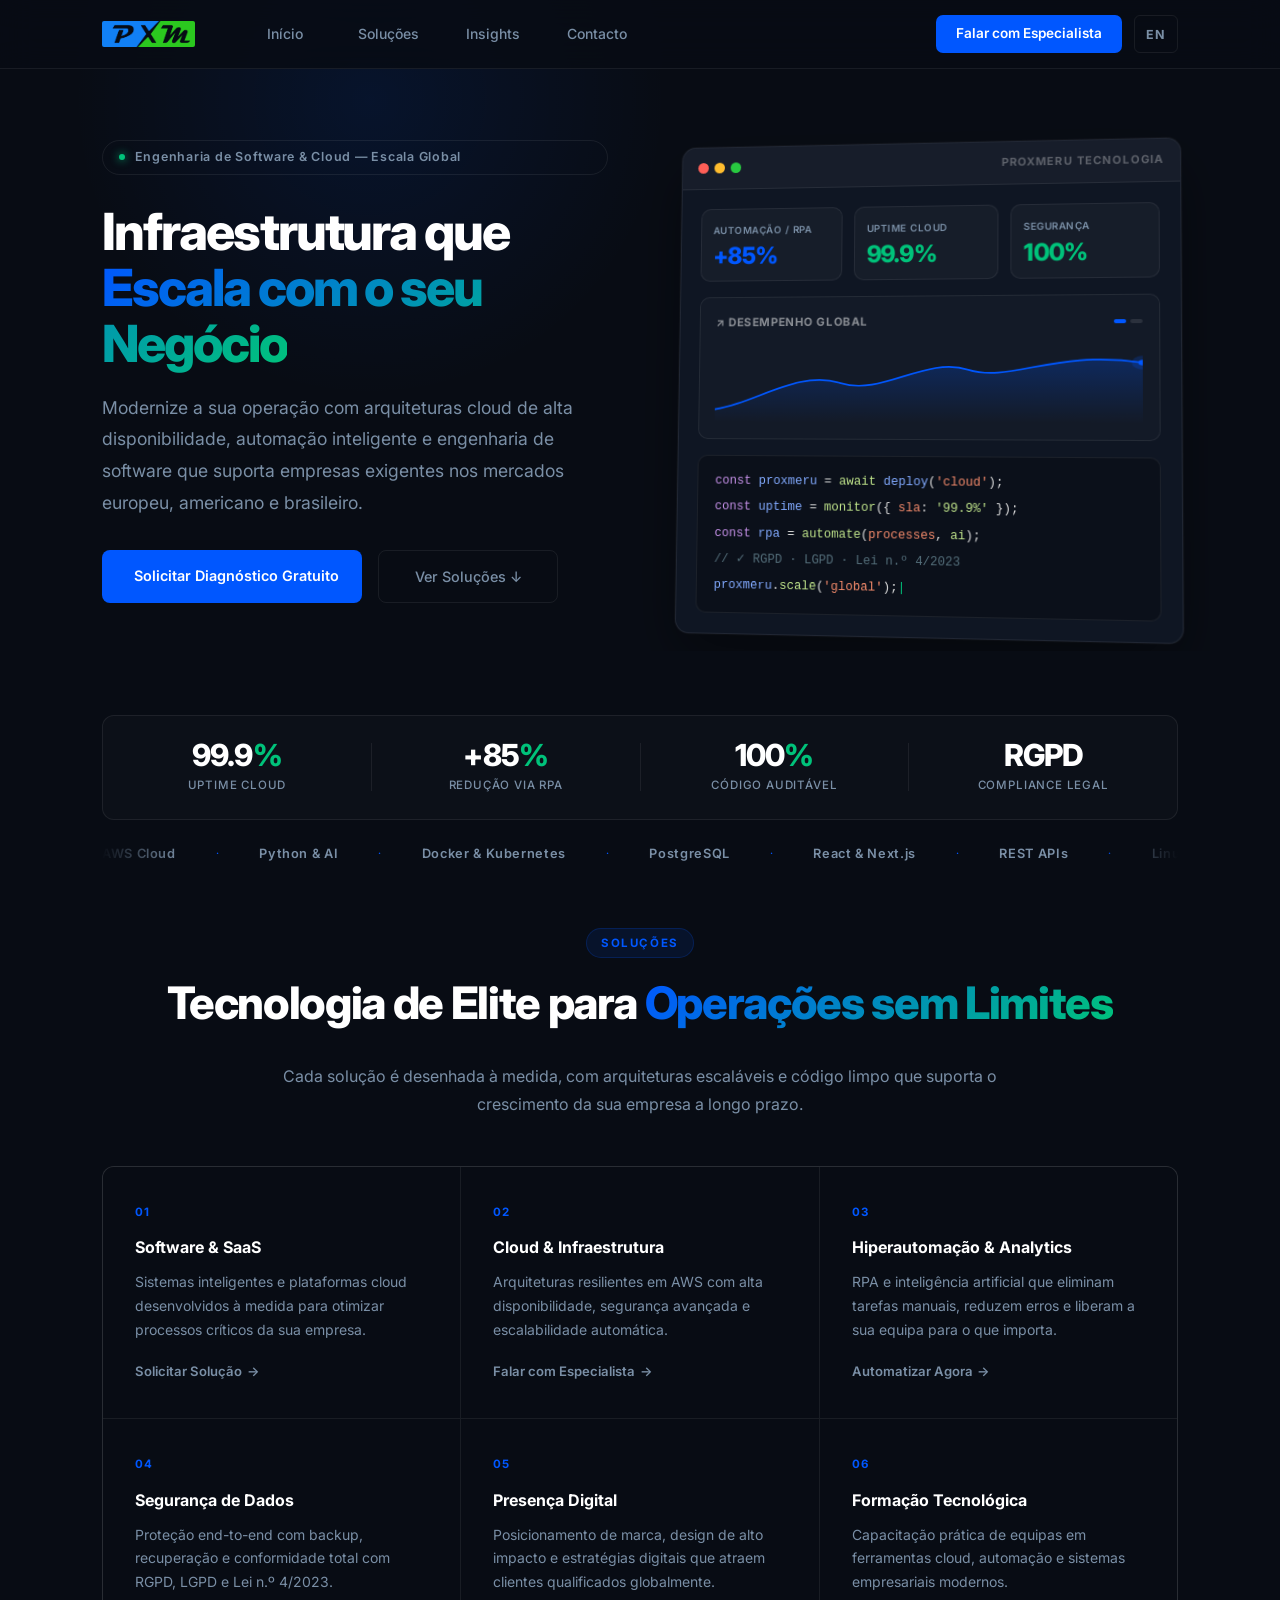
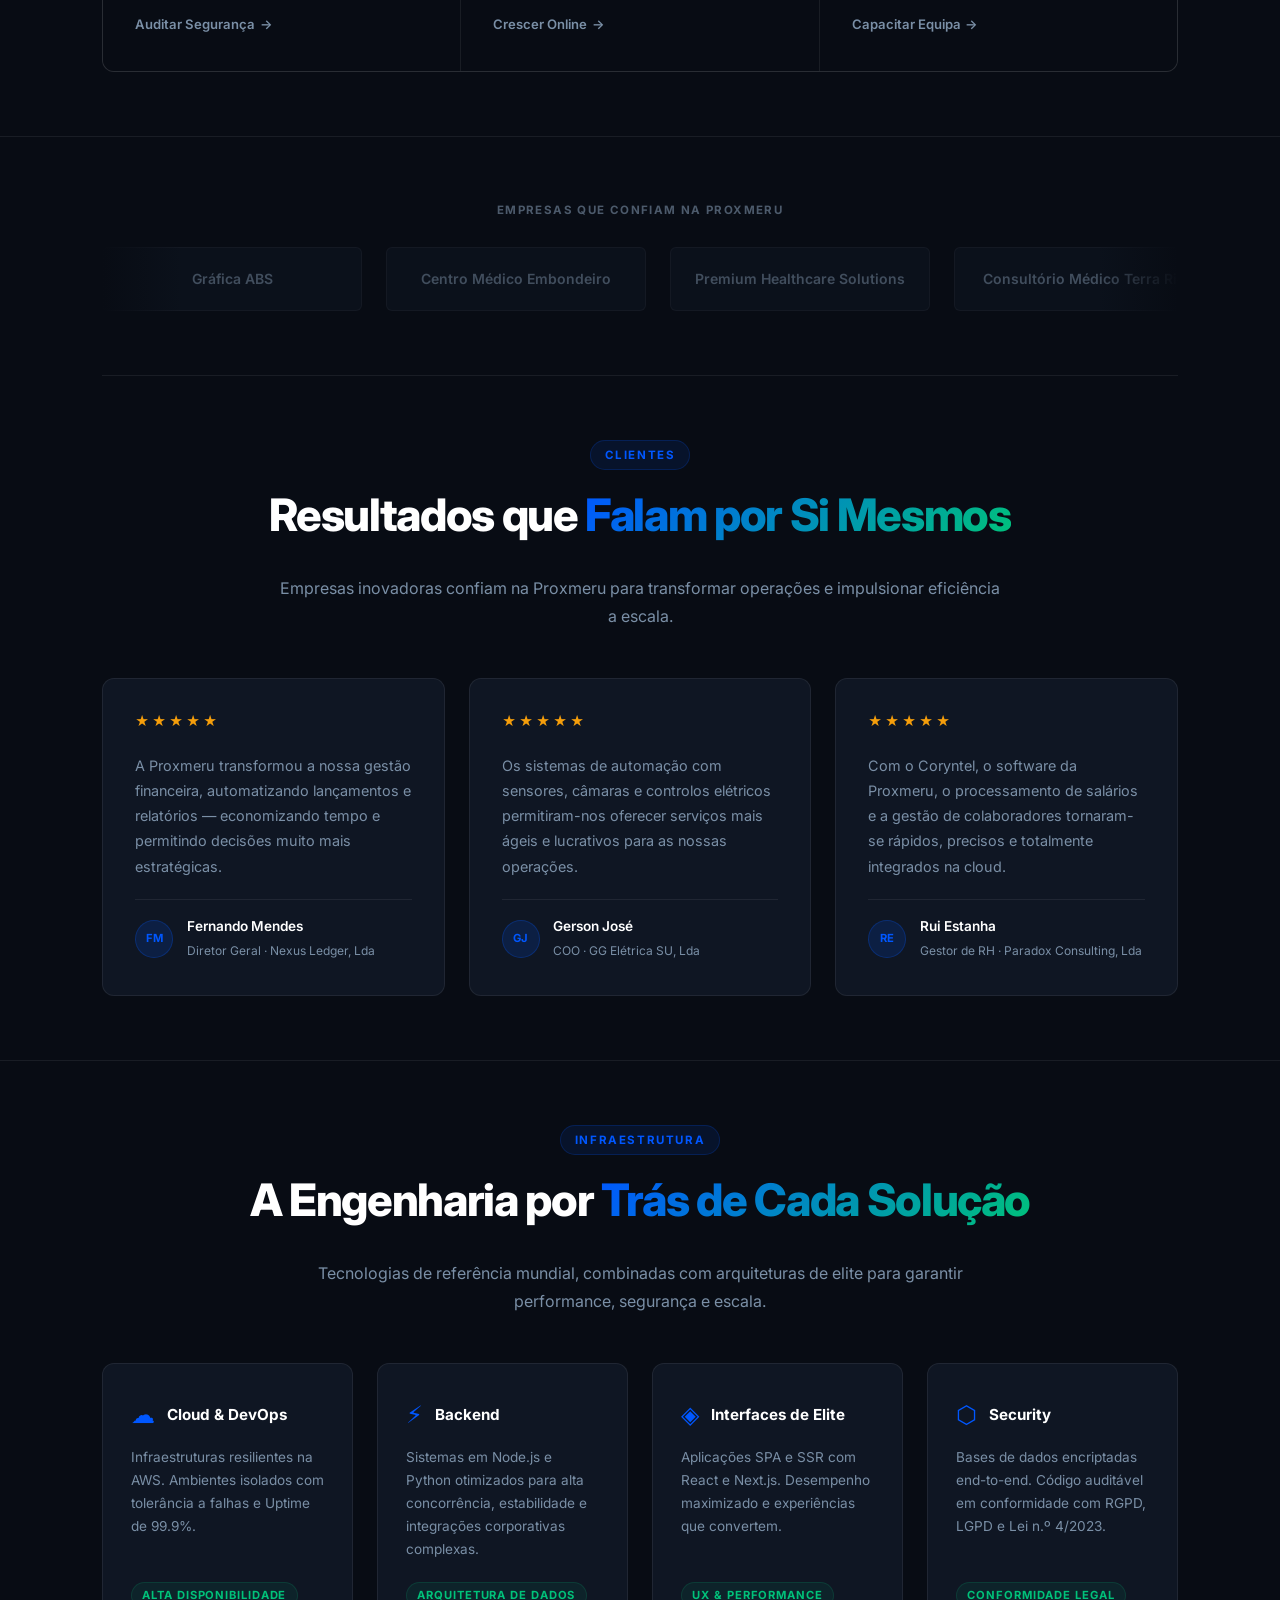
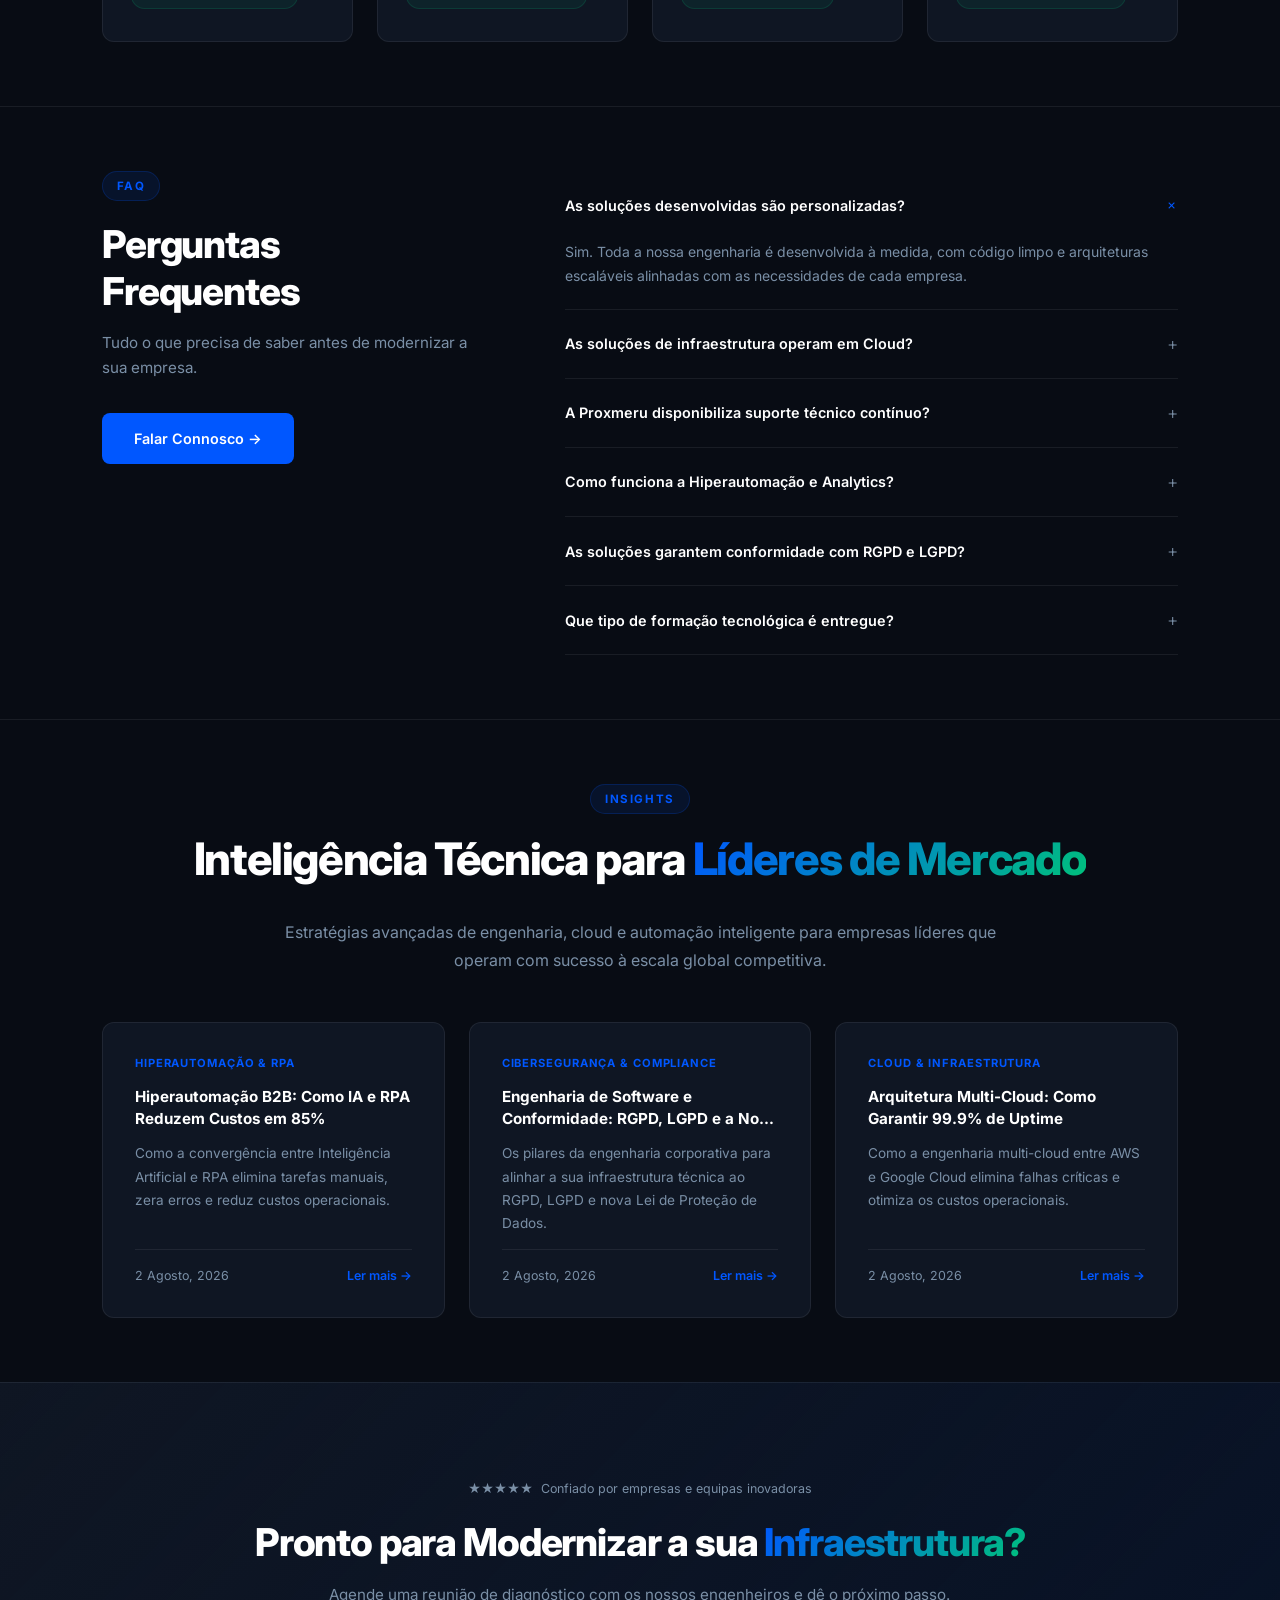
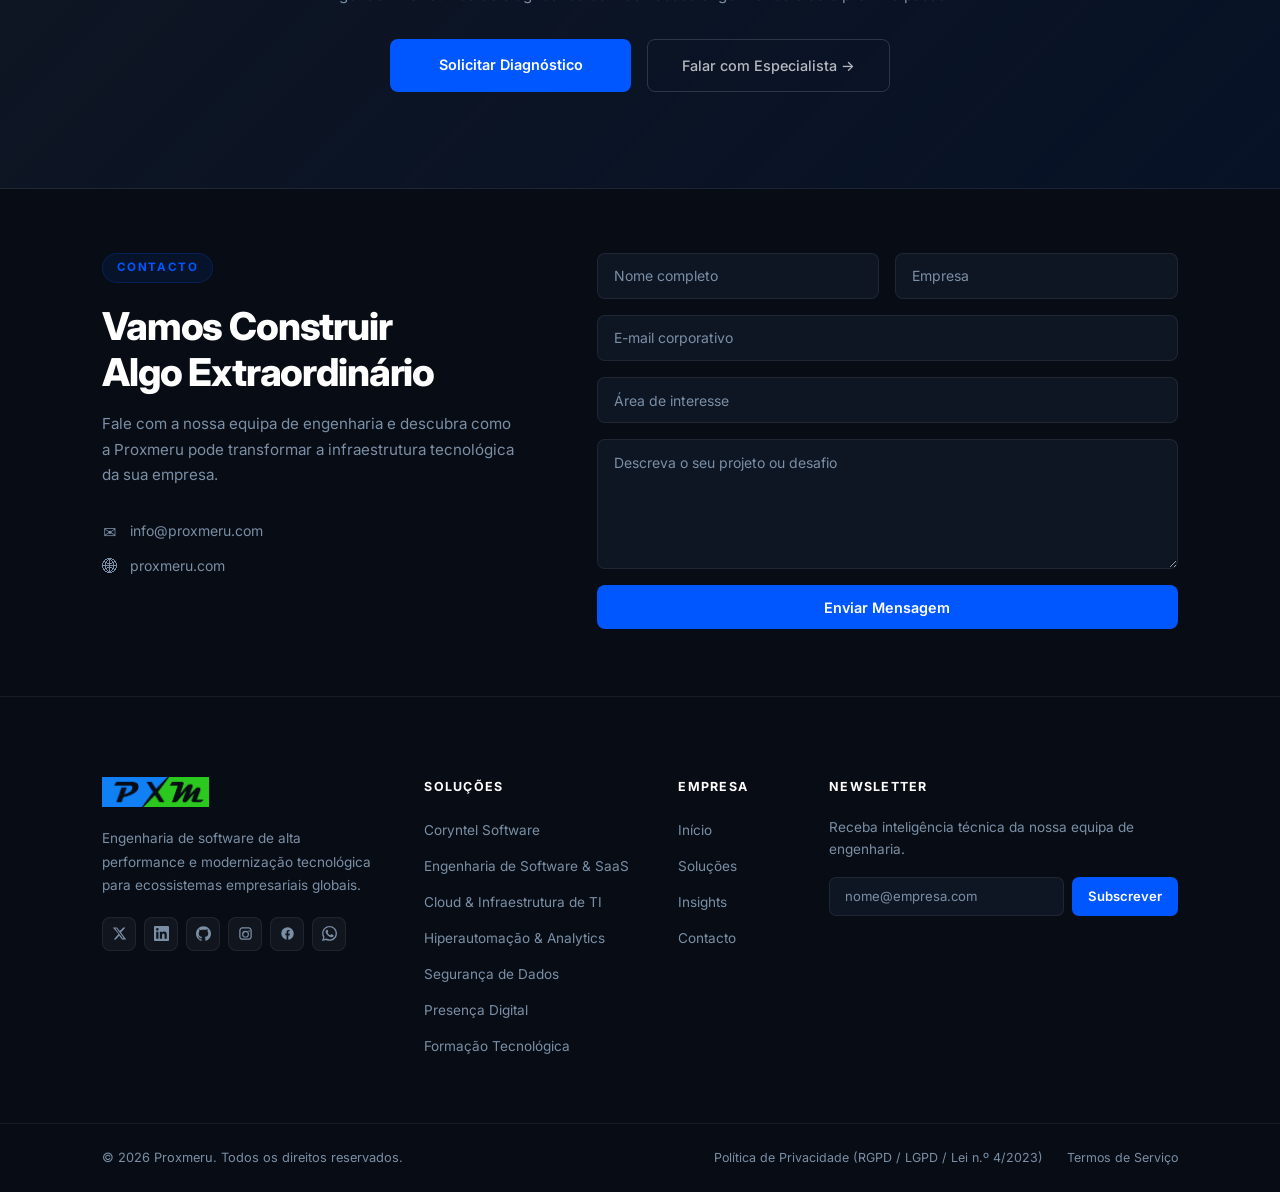
==== commit b428fa20: "v1.4" ====
--- a/index.html
+++ b/index.html
@@ -12,6 +12,7 @@
   <link rel="stylesheet" href="assets/css/style.css" />
 </head>
 <body>
+  <div id="top"></div>
 
   <!-- NAV -->
   <header id="top">
@@ -326,28 +327,28 @@
       </div>
       <div class="faq-right">
         <details class="faq-item" open>
-          <summary>As soluções desenvolvidas são personalizadas?</summary>
-          <div class="faq-answer"><div class="faq-answer-inner"><p>Sim. Toda a nossa engenharia é desenvolvida à medida, com código limpo e arquiteturas escaláveis alinhadas com as necessidades de cada empresa.</p></div></div>
+          <summary data-i18n="faq.q1">As soluções desenvolvidas são personalizadas?</summary>
+          <div class="faq-answer"><div class="faq-answer-inner"><p data-i18n="faq.a1">Sim. Toda a nossa engenharia é desenvolvida à medida, com código limpo e arquiteturas escaláveis alinhadas com as necessidades de cada empresa.</p></div></div>
         </details>
         <details class="faq-item">
-          <summary>As soluções de infraestrutura operam em Cloud?</summary>
-          <div class="faq-answer"><div class="faq-answer-inner"><p>Sim. Trabalhamos com AWS e Google Cloud, garantindo ambientes resilientes, escaláveis e com uptime de 99.9%.</p></div></div>
+          <summary data-i18n="faq.q2">As soluções de infraestrutura operam em Cloud?</summary>
+          <div class="faq-answer"><div class="faq-answer-inner"><p data-i18n="faq.a2">Sim. Trabalhamos com AWS e Google Cloud, garantindo ambientes resilientes, escaláveis e com uptime de 99.9%.</p></div></div>
         </details>
         <details class="faq-item">
-          <summary>A Proxmeru disponibiliza suporte técnico contínuo?</summary>
-          <div class="faq-answer"><div class="faq-answer-inner"><p>Sim. Oferecemos monitorização 24/7 e suporte técnico dedicado para todos os sistemas e infraestruturas que gerimos.</p></div></div>
+          <summary data-i18n="faq.q3">A Proxmeru disponibiliza suporte técnico contínuo?</summary>
+          <div class="faq-answer"><div class="faq-answer-inner"><p data-i18n="faq.a3">Sim. Oferecemos monitorização 24/7 e suporte técnico dedicado para todos os sistemas e infraestruturas que gerimos.</p></div></div>
         </details>
         <details class="faq-item">
-          <summary>Como funciona a Hiperautomação e Analytics?</summary>
-          <div class="faq-answer"><div class="faq-answer-inner"><p>Mapeamos os processos da sua empresa, identificamos oportunidades e implementamos RPA e IA que reduzem custos operacionais em até 85%.</p></div></div>
+          <summary data-i18n="faq.q4">Como funciona a Hiperautomação e Analytics?</summary>
+          <div class="faq-answer"><div class="faq-answer-inner"><p data-i18n="faq.a4">Mapeamos os processos da sua empresa, identificamos oportunidades e implementamos RPA e IA que reduzem custos operacionais em até 85%.</p></div></div>
         </details>
         <details class="faq-item">
-          <summary>As soluções garantem conformidade com RGPD e LGPD?</summary>
-          <div class="faq-answer"><div class="faq-answer-inner"><p>Sim. Todas as soluções são desenvolvidas em conformidade com RGPD, LGPD e Lei n.º 4/2023.</p></div></div>
+          <summary data-i18n="faq.q5">As soluções garantem conformidade com RGPD e LGPD?</summary>
+          <div class="faq-answer"><div class="faq-answer-inner"><p data-i18n="faq.a5">Sim. Todas as soluções são desenvolvidas em conformidade com RGPD, LGPD e Lei n.º 4/2023.</p></div></div>
         </details>
         <details class="faq-item">
-          <summary>Que tipo de formação tecnológica é entregue?</summary>
-          <div class="faq-answer"><div class="faq-answer-inner"><p>Formações práticas em ferramentas cloud, automação e sistemas empresariais, adaptadas ao nível e contexto de cada equipa.</p></div></div>
+          <summary data-i18n="faq.q6">Que tipo de formação tecnológica é entregue?</summary>
+          <div class="faq-answer"><div class="faq-answer-inner"><p data-i18n="faq.a6">Formações práticas em ferramentas cloud, automação e sistemas empresariais, adaptadas ao nível e contexto de cada equipa.</p></div></div>
         </details>
       </div>
     </div>
@@ -363,30 +364,30 @@
       </div>
       <div class="insights-grid">
         <article class="insight-card">
-          <div class="insight-tag">Hiperautomação &amp; RPA</div>
-          <h3>Hiperautomação B2B: Como IA e RPA Reduzem Custos em 85%</h3>
-          <p>Como a convergência entre Inteligência Artificial e RPA elimina tarefas manuais, zera erros e reduz custos operacionais.</p>
+          <div class="insight-tag" data-i18n="insights.tag1">Hiperautomação &amp; RPA</div>
+          <h3 data-i18n="insights.title1">Hiperautomação B2B: Como IA e RPA Reduzem Custos em 85%</h3>
+          <p data-i18n="insights.desc1">Como a convergência entre Inteligência Artificial e RPA elimina tarefas manuais, zera erros e reduz custos operacionais.</p>
           <div class="insight-footer">
-            <span>2 Agosto, 2026</span>
-            <a href="https://linkedin.com/company/proxmeru" target="_blank" rel="noopener noreferrer">Ler mais →</a>
+            <span data-i18n="insights.date">2 Agosto, 2026</span>
+            <a href="https://linkedin.com/company/proxmeru" target="_blank" rel="noopener noreferrer" data-i18n="insights.readmore">Ler mais →</a>
           </div>
         </article>
         <article class="insight-card">
-          <div class="insight-tag">Cibersegurança &amp; Compliance</div>
-          <h3>Engenharia de Software e Conformidade: RGPD, LGPD e a Nova Lei</h3>
-          <p>Os pilares da engenharia corporativa para alinhar a sua infraestrutura técnica ao RGPD, LGPD e nova Lei de Proteção de Dados.</p>
+          <div class="insight-tag" data-i18n="insights.tag2">Cibersegurança &amp; Compliance</div>
+          <h3 data-i18n="insights.title2">Engenharia de Software e Conformidade: RGPD, LGPD e a Nova Lei</h3>
+          <p data-i18n="insights.desc2">Os pilares da engenharia corporativa para alinhar a sua infraestrutura técnica ao RGPD, LGPD e nova Lei de Proteção de Dados.</p>
           <div class="insight-footer">
-            <span>2 Agosto, 2026</span>
-            <a href="https://linkedin.com/company/proxmeru" target="_blank" rel="noopener noreferrer">Ler mais →</a>
+            <span data-i18n="insights.date">2 Agosto, 2026</span>
+            <a href="https://linkedin.com/company/proxmeru" target="_blank" rel="noopener noreferrer" data-i18n="insights.readmore">Ler mais →</a>
           </div>
         </article>
         <article class="insight-card">
-          <div class="insight-tag">Cloud &amp; Infraestrutura</div>
-          <h3>Arquitetura Multi-Cloud: Como Garantir 99.9% de Uptime</h3>
-          <p>Como a engenharia multi-cloud entre AWS e Google Cloud elimina falhas críticas e otimiza os custos operacionais.</p>
+          <div class="insight-tag" data-i18n="insights.tag3">Cloud &amp; Infraestrutura</div>
+          <h3 data-i18n="insights.title3">Arquitetura Multi-Cloud: Como Garantir 99.9% de Uptime</h3>
+          <p data-i18n="insights.desc3">Como a engenharia multi-cloud entre AWS e Google Cloud elimina falhas críticas e otimiza os custos operacionais.</p>
           <div class="insight-footer">
-            <span>2 Agosto, 2026</span>
-            <a href="https://linkedin.com/company/proxmeru" target="_blank" rel="noopener noreferrer">Ler mais →</a>
+            <span data-i18n="insights.date">2 Agosto, 2026</span>
+            <a href="https://linkedin.com/company/proxmeru" target="_blank" rel="noopener noreferrer" data-i18n="insights.readmore">Ler mais →</a>
           </div>
         </article>
       </div>
@@ -397,13 +398,13 @@
   <div class="cta-banner">
     <div class="container cta-inner">
       <div>
-        <p class="cta-rating">★★★★★ <span>Confiado por empresas e equipas inovadoras</span></p>
+        <p class="cta-rating">★★★★★ <span data-i18n="cta.rating">Confiado por empresas e equipas inovadoras</span></p>
         <h2 data-i18n="cta.h2">Pronto para Modernizar a sua <span class="gradient-text">Infraestrutura?</span></h2>
         <p class="cta-sub" data-i18n="cta.sub">Agende uma reunião de diagnóstico com os nossos engenheiros e dê o próximo passo.</p>
       </div>
       <div class="cta-actions">
-        <a href="#contact" class="btn-primary">Solicitar Diagnóstico</a>
-        <a href="#contact" class="btn-ghost-light">Falar com Especialista →</a>
+        <a href="#contact" class="btn-primary" data-i18n="cta.btn1">Solicitar Diagnóstico</a>
+        <a href="#contact" class="btn-ghost-light" data-i18n="cta.btn2">Falar com Especialista →</a>
       </div>
     </div>
   </div>
@@ -430,13 +431,13 @@
         </div>
         <input type="email" name="email" placeholder="E-mail corporativo" data-i18n-ph="contact.ph.email" required />
         <select name="area" data-i18n-select="contact.select">
-          <option value="" disabled selected data-i18n-opt="contact.ph.area">Área de interesse</option>
-          <option>Software &amp; SaaS</option>
-          <option>Cloud &amp; Infraestrutura</option>
-          <option>Hiperautomação &amp; Analytics</option>
-          <option>Segurança de Dados</option>
-          <option>Presença Digital</option>
-          <option>Formação Tecnológica</option>
+          <option value="" disabled selected data-i18n-opt="contact.opt.area">Área de interesse</option>
+          <option data-i18n-opt="contact.opt.software">Software &amp; SaaS</option>
+          <option data-i18n-opt="contact.opt.cloud">Cloud &amp; Infraestrutura</option>
+          <option data-i18n-opt="contact.opt.hiperautomacao">Hiperautomação &amp; Analytics</option>
+          <option data-i18n-opt="contact.opt.seguranca">Segurança de Dados</option>
+          <option data-i18n-opt="contact.opt.presenca">Presença Digital</option>
+          <option data-i18n-opt="contact.opt.formacao">Formação Tecnológica</option>
         </select>
         <textarea name="message" placeholder="Descreva o seu projeto ou desafio" data-i18n-ph="contact.ph.message" required></textarea>
         <button type="submit" class="btn-primary" data-i18n="contact.send">Enviar Mensagem</button>
@@ -450,7 +451,7 @@
     <div class="container footer-grid">
       <div class="footer-brand">
         <img src="assets/img/logo.png" alt="Proxmeru" class="footer-logo" />
-        <p>Engenharia de software de alta performance e modernização tecnológica para ecossistemas empresariais globais.</p>
+        <p data-i18n="footer.brand.desc">Engenharia de software de alta performance e modernização tecnológica para ecossistemas empresariais globais.</p>
         <div class="footer-social">
           <a href="http://x.com/proxmeru" aria-label="Twitter" class="social-icon" target="_blank" rel="noopener noreferrer">
             <svg width="15" height="15" viewBox="0 0 24 24" fill="currentColor"><path d="M18.244 2.25h3.308l-7.227 8.26 8.502 11.24H16.17l-4.714-6.231-5.401 6.231H2.736l7.737-8.852L1.254 2.25H8.08l4.259 5.63L18.244 2.25zm-1.161 17.52h1.833L7.084 4.126H5.117L17.083 19.77z"/></svg>
@@ -473,40 +474,42 @@
         </div>
       </div>
       <div class="footer-col">
-        <h4>Soluções</h4>
+        <h4 data-i18n="footer.solutions.title">Soluções</h4>
         <ul>
-          <li><a href="#solutions">Coryntel Software</a></li>
-          <li><a href="#solutions">Engenharia de Software &amp; SaaS</a></li>
-          <li><a href="#solutions">Cloud &amp; Infraestrutura de TI</a></li>
-          <li><a href="#solutions">Hiperautomação &amp; Analytics</a></li>
-          <li><a href="#solutions">Segurança de Dados</a></li>
-          <li><a href="#solutions">Presença Digital</a></li>
-          <li><a href="#solutions">Formação Tecnológica</a></li>
+          <li><a href="#solutions" data-i18n="footer.solutions.coryntel">Coryntel Software</a></li>
+          <li><a href="#solutions" data-i18n="footer.solutions.saas">Engenharia de Software &amp; SaaS</a></li>
+          <li><a href="#solutions" data-i18n="footer.solutions.cloud">Cloud &amp; Infraestrutura de TI</a></li>
+          <li><a href="#solutions" data-i18n="footer.solutions.hiperautomacao">Hiperautomação &amp; Analytics</a></li>
+          <li><a href="#solutions" data-i18n="footer.solutions.seguranca">Segurança de Dados</a></li>
+          <li><a href="#solutions" data-i18n="footer.solutions.presenca">Presença Digital</a></li>
+          <li><a href="#solutions" data-i18n="footer.solutions.formacao">Formação Tecnológica</a></li>
         </ul>
       </div>
       <div class="footer-col">
-        <h4>Empresa</h4>
+        <h4 data-i18n="footer.company.title">Empresa</h4>
         <ul>
-          <li><a href="#top">Início</a></li>
-          <li><a href="#solutions">Soluções</a></li>
-          <li><a href="#insights">Insights</a></li>
-          <li><a href="#contact">Contacto</a></li>
+          <li><a href="#top" data-i18n="footer.company.inicio">Início</a></li>
+          <li><a href="#solutions" data-i18n="footer.company.solucoes">Soluções</a></li>
+          <li><a href="#insights" data-i18n="footer.company.insights">Insights</a></li>
+          <li><a href="#contact" data-i18n="footer.company.contacto">Contacto</a></li>
         </ul>
       </div>
       <div class="footer-col">
-        <h4>Newsletter</h4>
-        <p>Receba inteligência técnica da nossa equipa de engenharia.</p>
+        <h4 data-i18n="footer.newsletter.title">Newsletter</h4>
+        <p data-i18n="footer.newsletter.desc">Receba inteligência técnica da nossa equipa de engenharia.</p>
         <form class="footer-newsletter">
-          <input type="email" placeholder="nome@empresa.com" required />
-          <button type="submit">Subscrever</button>
+          <input type="email" placeholder="nome@empresa.com" data-i18n-ph="footer.newsletter.placeholder" required />
+          <button type="submit" data-i18n="footer.newsletter.btn">Subscrever</button>
         </form>
       </div>
     </div>
     <div class="footer-bottom">
-      <p>© <span id="year"></span> Proxmeru. Todos os direitos reservados.</p>
-      <div class="footer-legal">
-        <a href="#">Política de Privacidade (RGPD / LGPD / Lei n.º 4/2023)</a>
-        <a href="#">Termos de Serviço</a>
+      <div class="footer-bottom-inner">
+        <p data-i18n="footer.copyright">© <span id="year"></span> Proxmeru. Todos os direitos reservados.</p>
+        <div class="footer-legal">
+          <a href="privacidade.html" target="_blank" rel="noopener noreferrer" data-i18n="footer.privacy">Política de Privacidade (RGPD / LGPD / Lei n.º 4/2023)</a>
+          <a href="termos.html" target="_blank" rel="noopener noreferrer" data-i18n="footer.terms">Termos de Serviço</a>
+        </div>
       </div>
     </div>
   </footer>
--- a/assets/css/style.css
+++ b/assets/css/style.css
@@ -1110,6 +1110,13 @@
   .form-row { grid-template-columns: 1fr; }
 }
 
+/* SCROLL OFFSET PARA SEÇÕES (compensa header fixo) */
+#solutions,
+#insights,
+#contact {
+  scroll-margin-top: 50px;
+}
+
 /* FOOTER */
 #footer {
   padding: 5rem 0 0;
@@ -1231,13 +1238,26 @@
 .footer-newsletter button:hover { background: var(--blue-dark); }
 
 .footer-bottom {
-  display: flex;
-  justify-content: space-between;
-  align-items: center;
+  width: 100%;
   border-top: 1px solid var(--border);
-  padding: 1.5rem 2rem;
+  padding: 1.5rem 0;
+  display: flex;
+  justify-content: center;
+  align-items: center;
   flex-wrap: wrap;
   gap: 1rem;
+}
+
+.footer-bottom-inner {
+  max-width: var(--max);
+  width: 100%;
+  padding: 0 2rem;
+  box-sizing: border-box;
+  display: flex;
+  justify-content: space-between;
+  align-items: center;
+  gap: 1rem;
+  flex-wrap: wrap;
 }
 
 .footer-bottom p { font-size: 0.8rem; color: var(--muted); }
@@ -1253,7 +1273,7 @@
 
 @media (max-width: 560px) {
   .footer-grid { grid-template-columns: 1fr; }
-  .footer-bottom { flex-direction: column; align-items: flex-start; }
+  .footer-bottom { flex-direction: column; align-items: center; }
 }
 
 /* HERO MOCKUP */
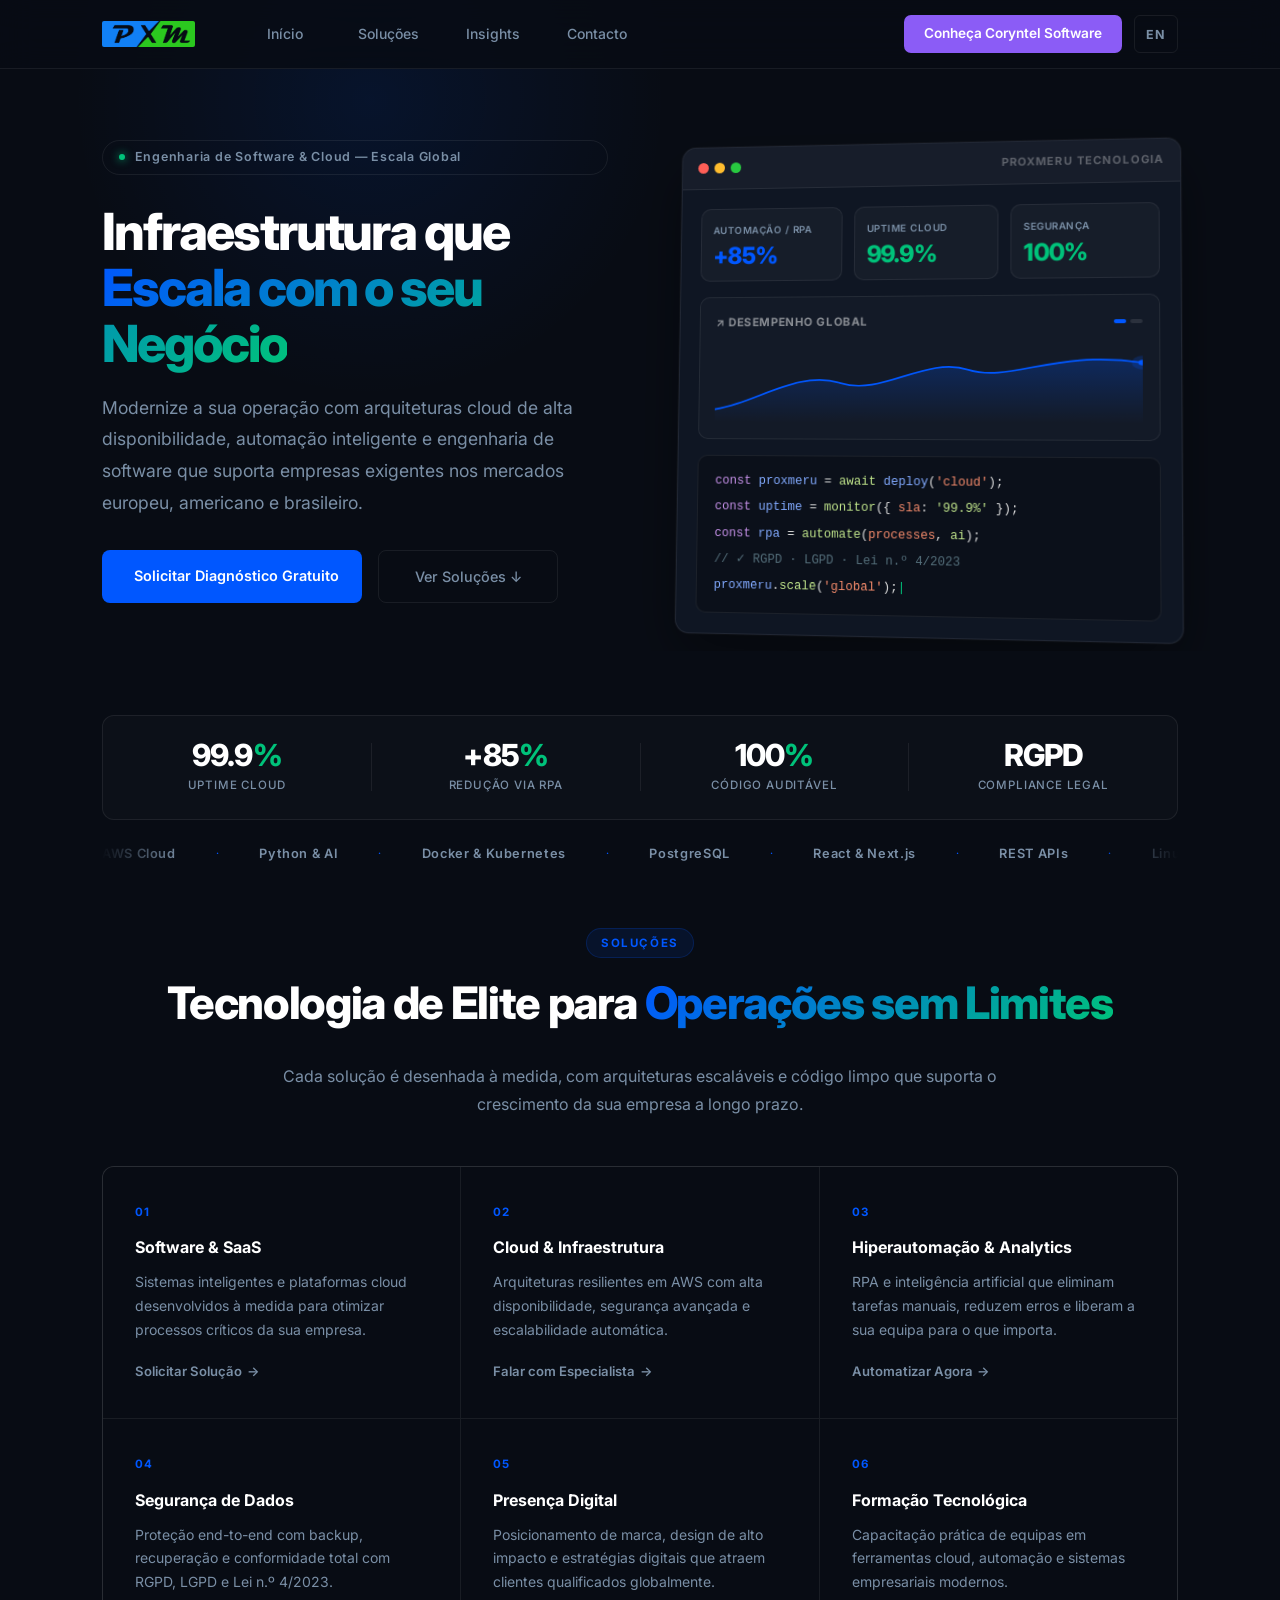
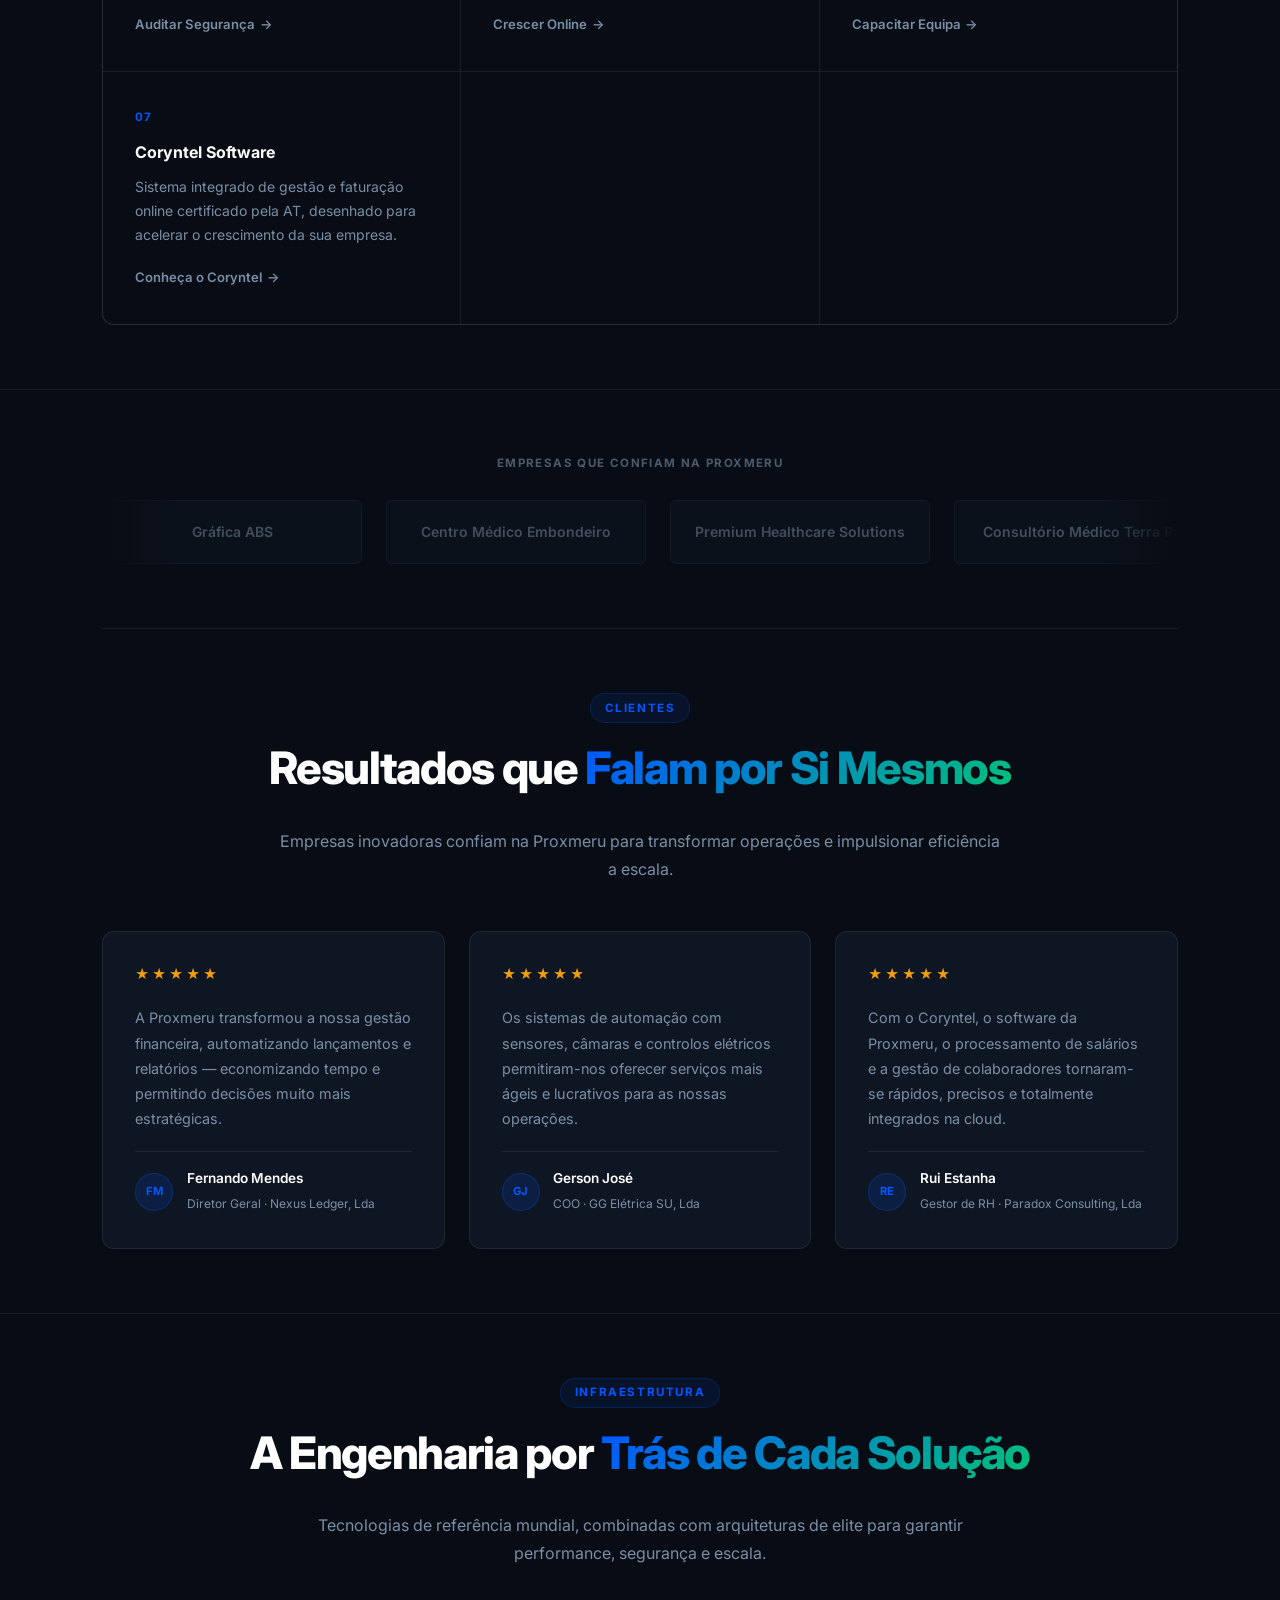
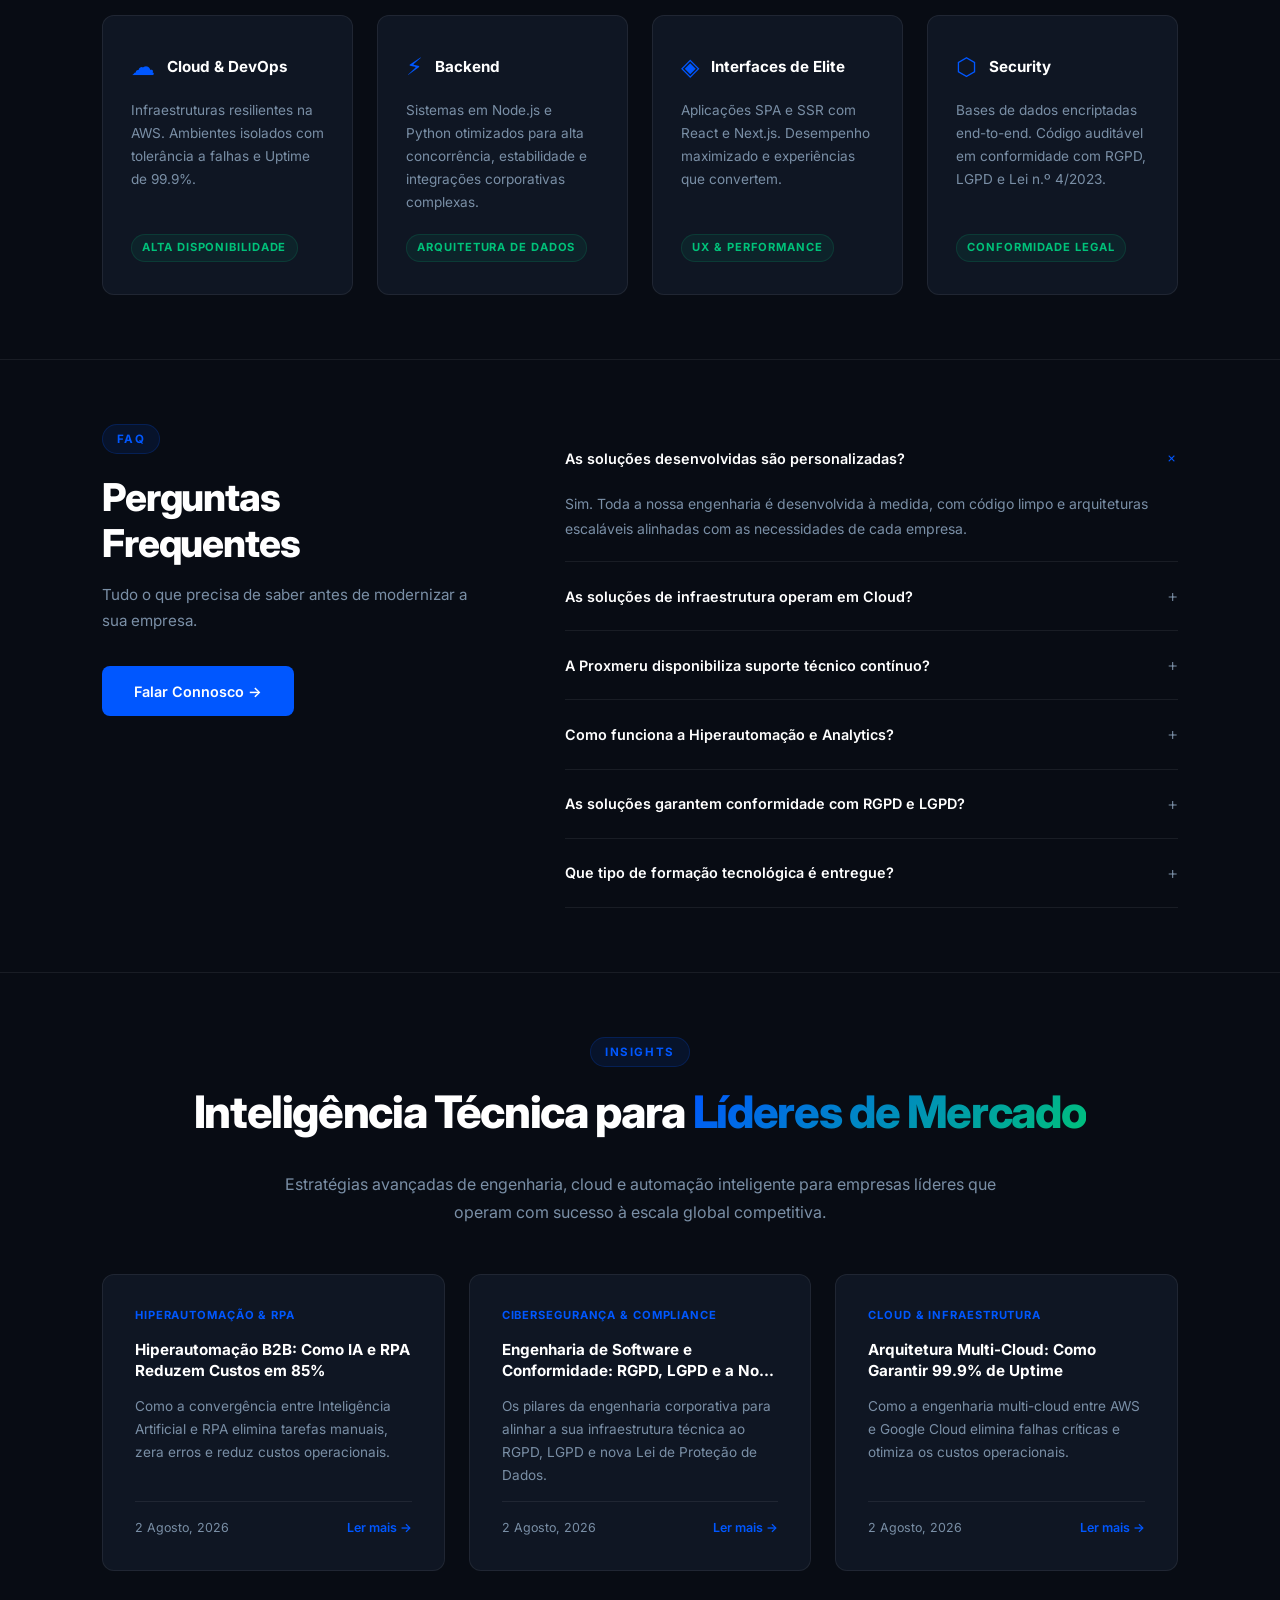
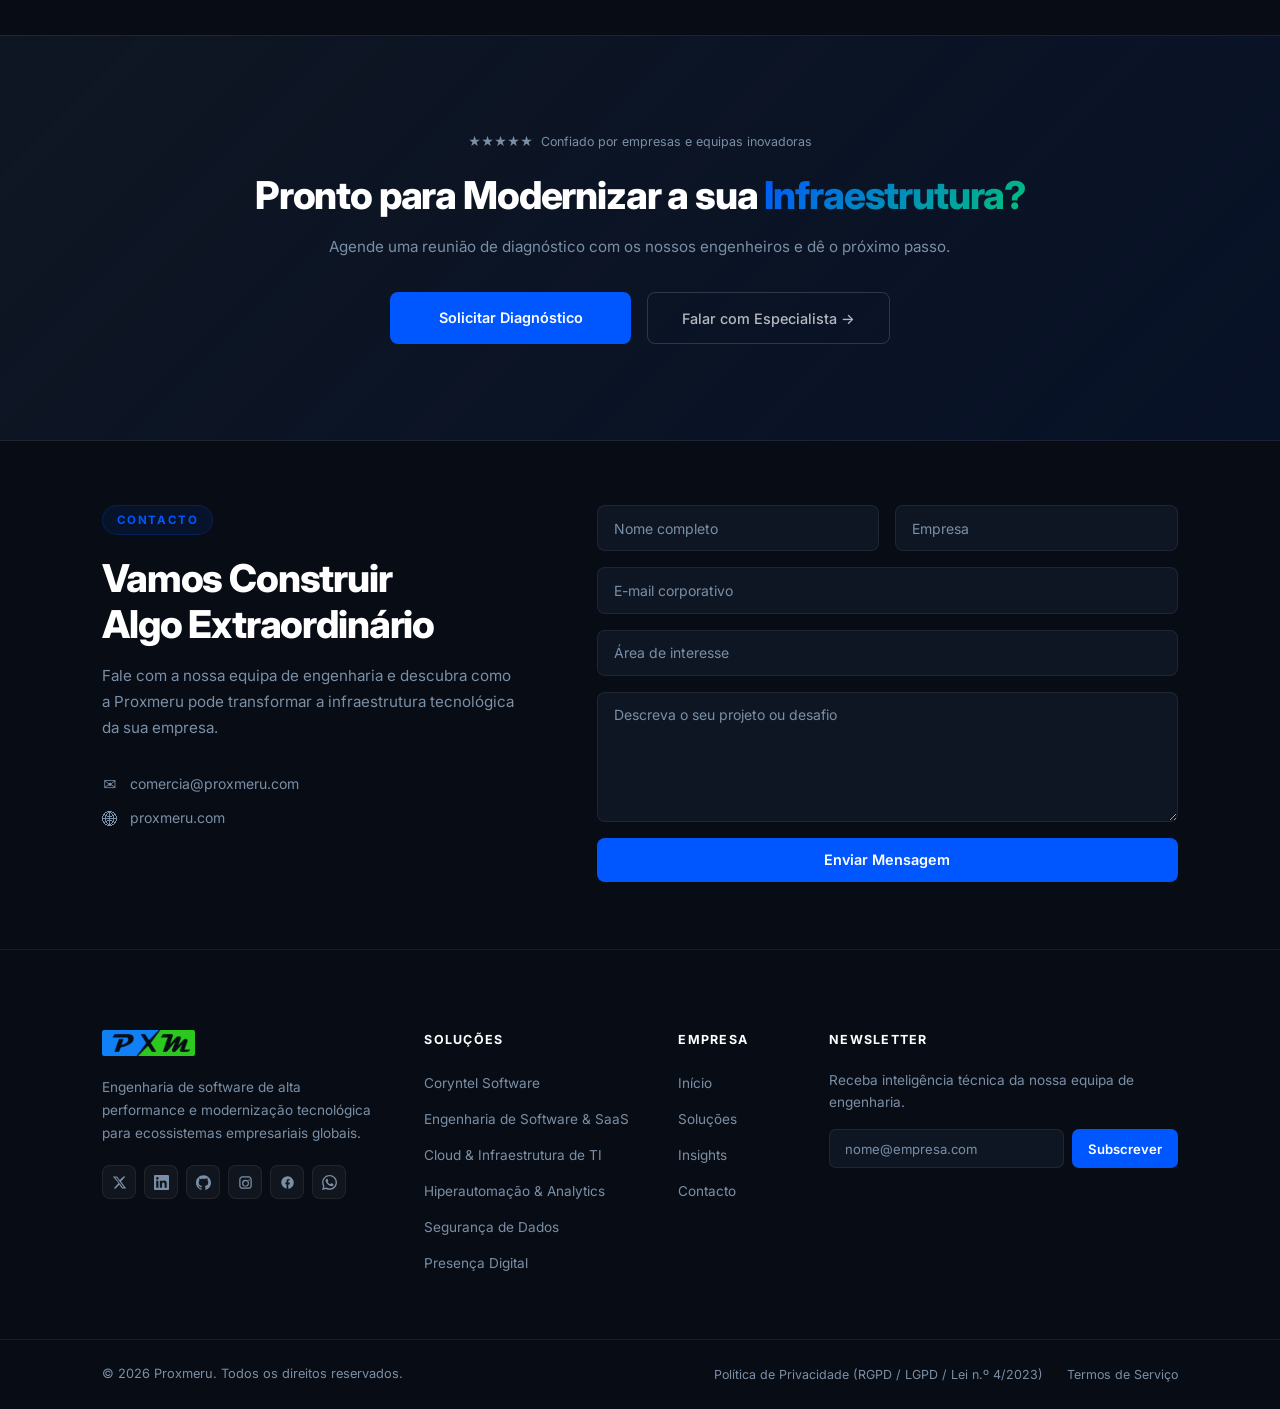
==== commit 1ffceec4: "v1.7 (Stable)" ====
--- a/index.html
+++ b/index.html
@@ -3,6 +3,7 @@
 <head>
   <meta charset="UTF-8" />
   <meta name="viewport" content="width=device-width, initial-scale=1.0" />
+  <meta name="referrer" content="origin" />
   <title>Proxmeru — Engineering the Future of Business</title>
   <meta name="description" content="Engenharia de software de alta performance, cloud e automação para empresas que operam à escala global." />
   <link rel="icon" type="image/png" href="assets/img/favicon.png" />
@@ -27,7 +28,7 @@
         <li><a href="#contact" data-i18n="nav.contact">Contacto</a></li>
       </ul>
       <div class="nav-right">
-        <a href="#contact" class="nav-cta" data-i18n="nav.cta">Falar com Especialista</a>
+        <a href="https://coryntel.proxmeru.com" class="nav-cta" target="_blank" rel="noopener noreferrer" data-i18n="nav.coryntel">Conheça Coryntel Software</a>
         <button id="lang-toggle" aria-label="Mudar idioma">EN</button>
         <button class="nav-burger" id="menu-toggle" aria-label="Menu">
           <span></span><span></span><span></span>
@@ -52,7 +53,7 @@
           <span data-i18n="hero.sub">Modernize a sua operação com arquiteturas cloud de alta disponibilidade, automação inteligente e engenharia de software que suporta empresas exigentes nos mercados europeu, americano e brasileiro.</span>
         </p>
         <div class="hero-ctas">
-          <a href="#contact" class="btn-primary" data-i18n="hero.cta1">Solicitar Diagnóstico Gratuito</a>
+          <a href="https://wa.me/258870584831" class="btn-primary" data-wa="diagnosis" target="_blank" rel="noopener noreferrer" data-i18n="hero.cta1">Solicitar Diagnóstico Gratuito</a>
           <a href="#solutions" class="btn-ghost" data-i18n="hero.cta2">Ver Soluções ↓</a>
         </div>
       </div>
@@ -160,39 +161,48 @@
           <div class="sol-num">01</div>
           <h3 data-i18n="sol.1.title">Software &amp; SaaS</h3>
           <p data-i18n="sol.1.desc">Sistemas inteligentes e plataformas cloud desenvolvidos à medida para otimizar processos críticos da sua empresa.</p>
-          <a href="#contact" class="sol-link" data-i18n="sol.1.cta">Solicitar Solução <span>→</span></a>
+          <a href="https://wa.me/258870584831" class="sol-link" data-wa="solution-1" target="_blank" rel="noopener noreferrer" data-i18n="sol.1.cta">Solicitar Solução <span>→</span></a>
         </div>
         <div class="sol-card">
           <div class="sol-num">02</div>
           <h3 data-i18n="sol.2.title">Cloud &amp; Infraestrutura</h3>
           <p data-i18n="sol.2.desc">Arquiteturas resilientes em AWS com alta disponibilidade, segurança avançada e escalabilidade automática.</p>
-          <a href="#contact" class="sol-link" data-i18n="sol.2.cta">Falar com Especialista <span>→</span></a>
+          <a href="https://wa.me/258870584831" class="sol-link" data-wa="solution-2" target="_blank" rel="noopener noreferrer" data-i18n="sol.2.cta">Falar com Especialista <span>→</span></a>
         </div>
         <div class="sol-card">
           <div class="sol-num">03</div>
           <h3 data-i18n="sol.3.title">Hiperautomação &amp; Analytics</h3>
           <p data-i18n="sol.3.desc">RPA e inteligência artificial que eliminam tarefas manuais, reduzem erros e liberam a sua equipa para o que importa.</p>
-          <a href="#contact" class="sol-link" data-i18n="sol.3.cta">Automatizar Agora <span>→</span></a>
+          <a href="https://wa.me/258870584831" class="sol-link" data-wa="solution-3" target="_blank" rel="noopener noreferrer" data-i18n="sol.3.cta">Automatizar Agora <span>→</span></a>
         </div>
         <div class="sol-card">
           <div class="sol-num">04</div>
           <h3 data-i18n="sol.4.title">Segurança de Dados</h3>
           <p data-i18n="sol.4.desc">Proteção end-to-end com backup, recuperação e conformidade total com RGPD, LGPD e Lei n.º 4/2023.</p>
-          <a href="#contact" class="sol-link" data-i18n="sol.4.cta">Auditar Segurança <span>→</span></a>
+          <a href="https://wa.me/258870584831" class="sol-link" data-wa="solution-4" target="_blank" rel="noopener noreferrer" data-i18n="sol.4.cta">Auditar Segurança <span>→</span></a>
         </div>
         <div class="sol-card">
           <div class="sol-num">05</div>
           <h3 data-i18n="sol.5.title">Presença Digital</h3>
           <p data-i18n="sol.5.desc">Posicionamento de marca, design de alto impacto e estratégias digitais que atraem clientes qualificados globalmente.</p>
-          <a href="#contact" class="sol-link" data-i18n="sol.5.cta">Crescer Online <span>→</span></a>
+          <a href="https://wa.me/258870584831" class="sol-link" data-wa="solution-5" target="_blank" rel="noopener noreferrer" data-i18n="sol.5.cta">Crescer Online <span>→</span></a>
         </div>
         <div class="sol-card">
           <div class="sol-num">06</div>
           <h3 data-i18n="sol.6.title">Formação Tecnológica</h3>
           <p data-i18n="sol.6.desc">Capacitação prática de equipas em ferramentas cloud, automação e sistemas empresariais modernos.</p>
-          <a href="#contact" class="sol-link" data-i18n="sol.6.cta">Capacitar Equipa <span>→</span></a>
-        </div>
-      </div>
+          <a href="https://wa.me/258870584831" class="sol-link" data-wa="solution-6" target="_blank" rel="noopener noreferrer" data-i18n="sol.6.cta">Capacitar Equipa <span>→</span></a>
+        </div>
+        <div class="sol-card">
+          <div class="sol-num">07</div>
+          <h3 data-i18n="sol.7.title">Coryntel Software</h3>
+          <p data-i18n="sol.7.desc">Sistema integrado de gestão e faturação online certificado pela AT, desenhado para acelerar o crescimento da sua empresa.</p>
+          <a href="https://coryntel.proxmeru.com" class="sol-link" target="_blank" rel="noopener noreferrer" data-i18n="sol.7.cta">Conheça o Coryntel <span>→</span></a>
+        </div>
+      <div class="sol-card" style="background: var(--dark);"></div>
+      <div class="sol-card" style="background: var(--dark);"></div>
+      </div>
+
     </div>
   </section>
 
@@ -403,8 +413,8 @@
         <p class="cta-sub" data-i18n="cta.sub">Agende uma reunião de diagnóstico com os nossos engenheiros e dê o próximo passo.</p>
       </div>
       <div class="cta-actions">
-        <a href="#contact" class="btn-primary" data-i18n="cta.btn1">Solicitar Diagnóstico</a>
-        <a href="#contact" class="btn-ghost-light" data-i18n="cta.btn2">Falar com Especialista →</a>
+        <a href="https://wa.me/258870584831" class="btn-primary" data-wa="diagnosis" target="_blank" rel="noopener noreferrer" data-i18n="cta.btn1">Solicitar Diagnóstico</a>
+        <a href="https://wa.me/258870584831" class="btn-ghost-light" data-wa="expert" target="_blank" rel="noopener noreferrer" data-i18n="cta.btn2">Falar com Especialista →</a>
       </div>
     </div>
   </div>
@@ -417,11 +427,11 @@
         <h2 data-i18n="contact.h2">Vamos Construir<br />Algo Extraordinário</h2>
         <p data-i18n="contact.sub">Fale com a nossa equipa de engenharia e descubra como a Proxmeru pode transformar a infraestrutura tecnológica da sua empresa.</p>
         <ul class="contact-info">
-          <li><span>✉</span> info@proxmeru.com</li>
+          <li><span>✉</span> comercia@proxmeru.com</li>
           <li><span>🌐&#xfe0e;</span> proxmeru.com</li>
         </ul>
       </div>
-      <form class="contact-form" id="contact-form" action="https://formsubmit.co/info@proxmeru.com" method="POST">
+      <form class="contact-form" id="contact-form" action="https://formsubmit.co/comercial@proxmeru.com" method="POST">
         <input class="form-honey" type="text" name="_honey" tabindex="-1" autocomplete="off" aria-hidden="true" />
         <input type="hidden" name="_subject" value="Nova mensagem pelo site Proxmeru" />
         <input type="hidden" name="_next" value="https://www.proxmeru.com/?contact=success#contact" />
@@ -438,6 +448,7 @@
           <option data-i18n-opt="contact.opt.seguranca">Segurança de Dados</option>
           <option data-i18n-opt="contact.opt.presenca">Presença Digital</option>
           <option data-i18n-opt="contact.opt.formacao">Formação Tecnológica</option>
+          <option data-i18n-opt="contact.opt.coryntel">Coryntel Software</option>
         </select>
         <textarea name="message" placeholder="Descreva o seu projeto ou desafio" data-i18n-ph="contact.ph.message" required></textarea>
         <button type="submit" class="btn-primary" data-i18n="contact.send">Enviar Mensagem</button>
@@ -476,13 +487,12 @@
       <div class="footer-col">
         <h4 data-i18n="footer.solutions.title">Soluções</h4>
         <ul>
-          <li><a href="#solutions" data-i18n="footer.solutions.coryntel">Coryntel Software</a></li>
+          <li><a href="https://coryntel.proxmeru.com" target="_blank" data-i18n="footer.solutions.coryntel">Coryntel Software</a></li>
           <li><a href="#solutions" data-i18n="footer.solutions.saas">Engenharia de Software &amp; SaaS</a></li>
           <li><a href="#solutions" data-i18n="footer.solutions.cloud">Cloud &amp; Infraestrutura de TI</a></li>
           <li><a href="#solutions" data-i18n="footer.solutions.hiperautomacao">Hiperautomação &amp; Analytics</a></li>
           <li><a href="#solutions" data-i18n="footer.solutions.seguranca">Segurança de Dados</a></li>
           <li><a href="#solutions" data-i18n="footer.solutions.presenca">Presença Digital</a></li>
-          <li><a href="#solutions" data-i18n="footer.solutions.formacao">Formação Tecnológica</a></li>
         </ul>
       </div>
       <div class="footer-col">
@@ -498,7 +508,7 @@
         <h4 data-i18n="footer.newsletter.title">Newsletter</h4>
         <p data-i18n="footer.newsletter.desc">Receba inteligência técnica da nossa equipa de engenharia.</p>
         <form class="footer-newsletter">
-          <input type="email" placeholder="nome@empresa.com" data-i18n-ph="footer.newsletter.placeholder" required />
+          <input type="email" name="email" placeholder="nome@empresa.com" data-i18n-ph="footer.newsletter.placeholder" required />
           <button type="submit" data-i18n="footer.newsletter.btn">Subscrever</button>
         </form>
       </div>
--- a/assets/css/style.css
+++ b/assets/css/style.css
@@ -206,16 +206,15 @@
   font-size: 0.85rem;
   font-weight: 600;
   color: #fff;
-  background: var(--blue);
+  background: #8b5cf6;
   padding: 0.5rem 1.25rem;
   border-radius: 7px;
   transition: background 0.2s;
   display: inline-block;
-  width: 186px;
   text-align: center;
   white-space: nowrap;
 }
-.nav-cta:hover { background: var(--blue-dark); }
+.nav-cta:hover { background: #7442eb ; }
 
 .nav-burger {
   display: none;
@@ -1130,7 +1129,7 @@
   padding-bottom: 4rem;
 }
 
-.footer-logo { height: 30px; width: auto; margin-bottom: 1.25rem; }
+.footer-logo { height: 26px; width: auto; margin-bottom: 1.25rem; border-radius: 2px; }
 
 .footer-brand p {
   font-size: 0.85rem;
@@ -1209,6 +1208,9 @@
 .footer-col p { font-size: 0.85rem; color: var(--muted); line-height: 1.6; margin-bottom: 1rem; }
 
 .footer-newsletter { display: flex; gap: 0.5rem; }
+.footer-newsletter input,
+.footer-newsletter button { width: auto; }
+.footer-newsletter input { flex: 1; }
 
 .footer-newsletter input {
   flex: 1;
